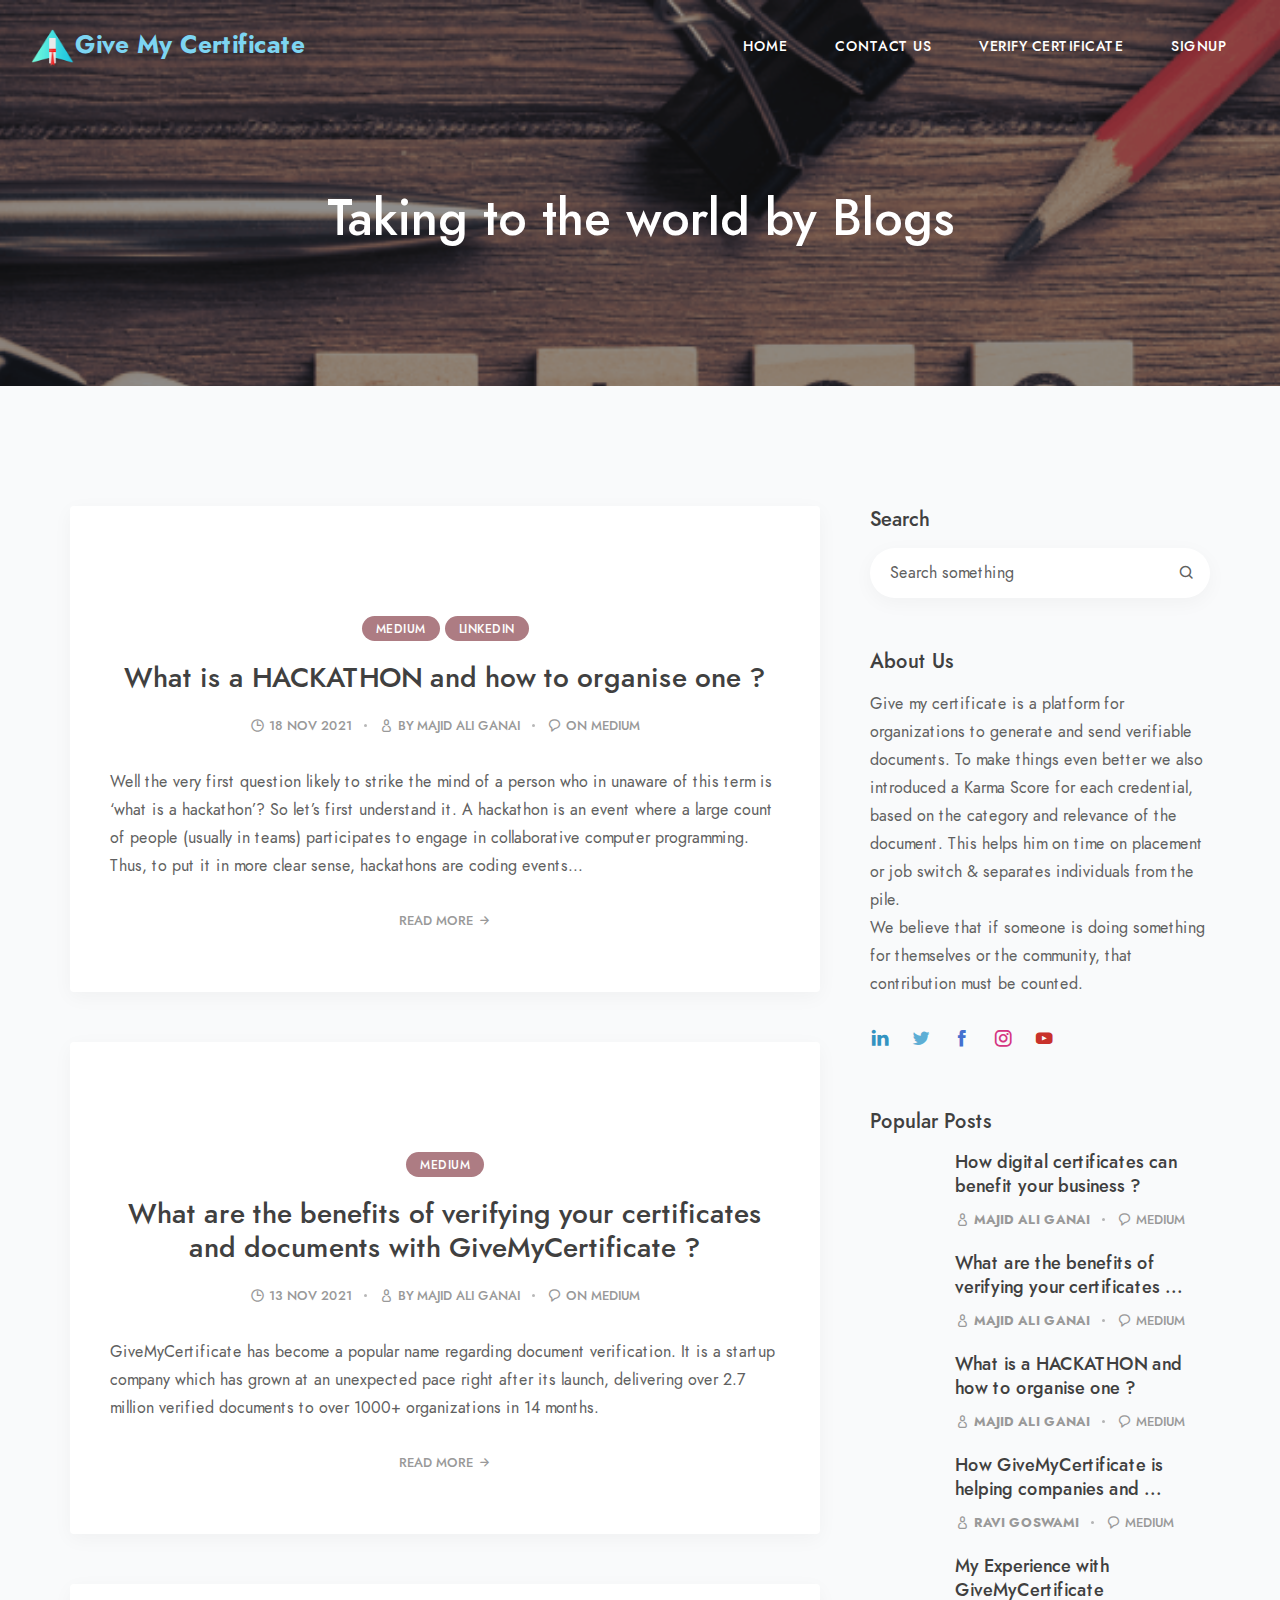
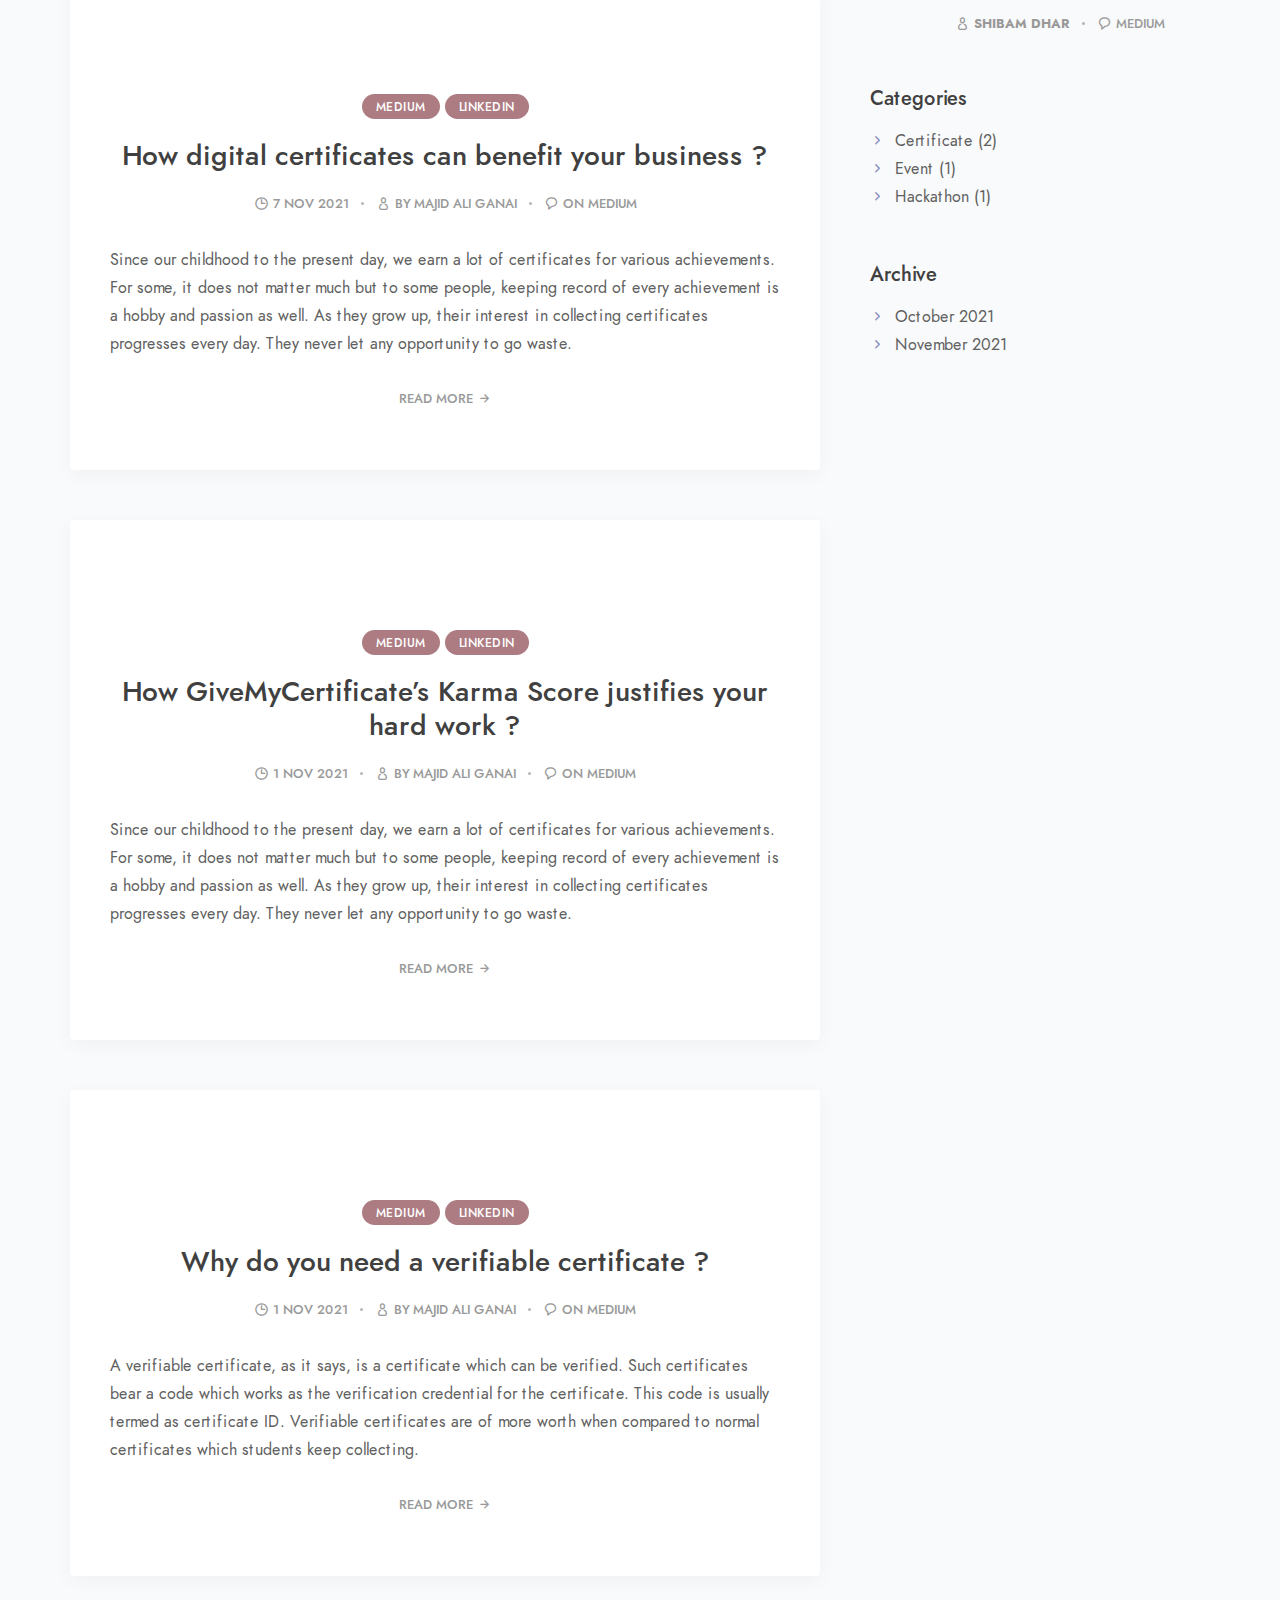
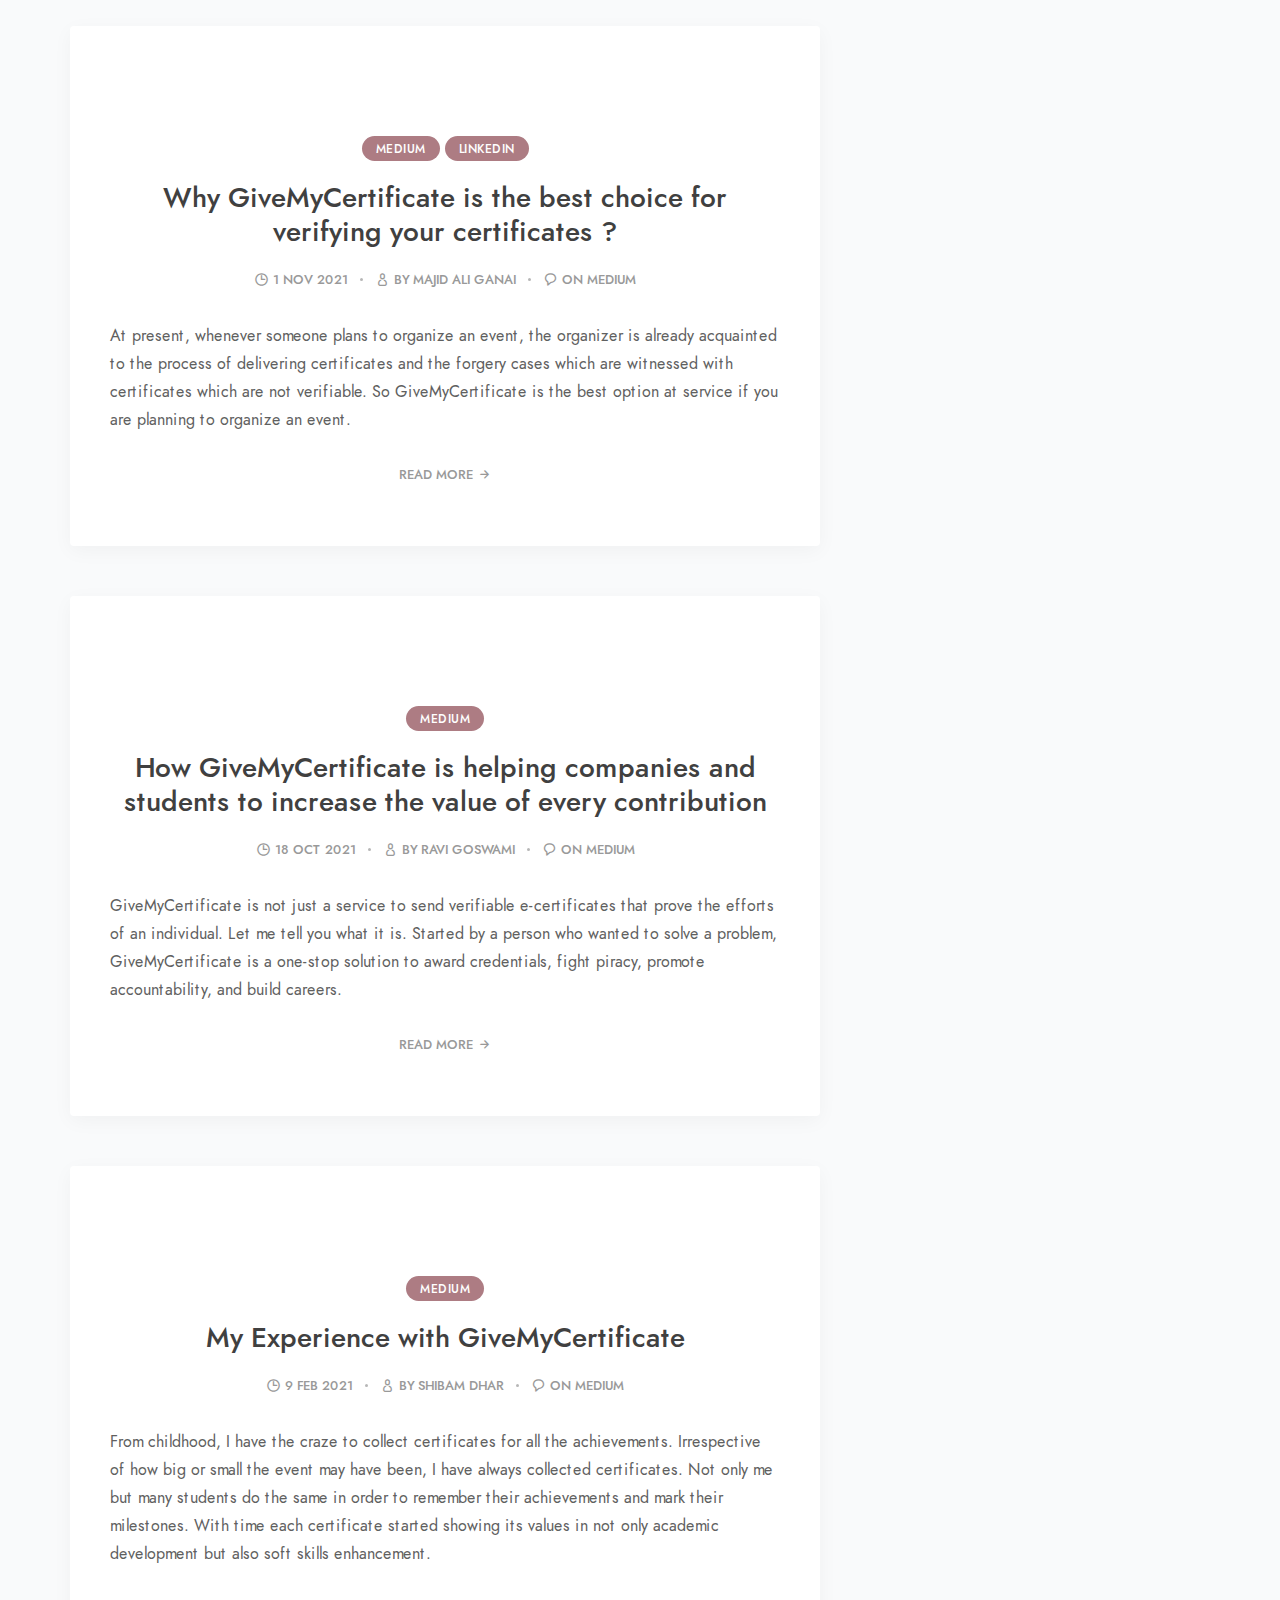
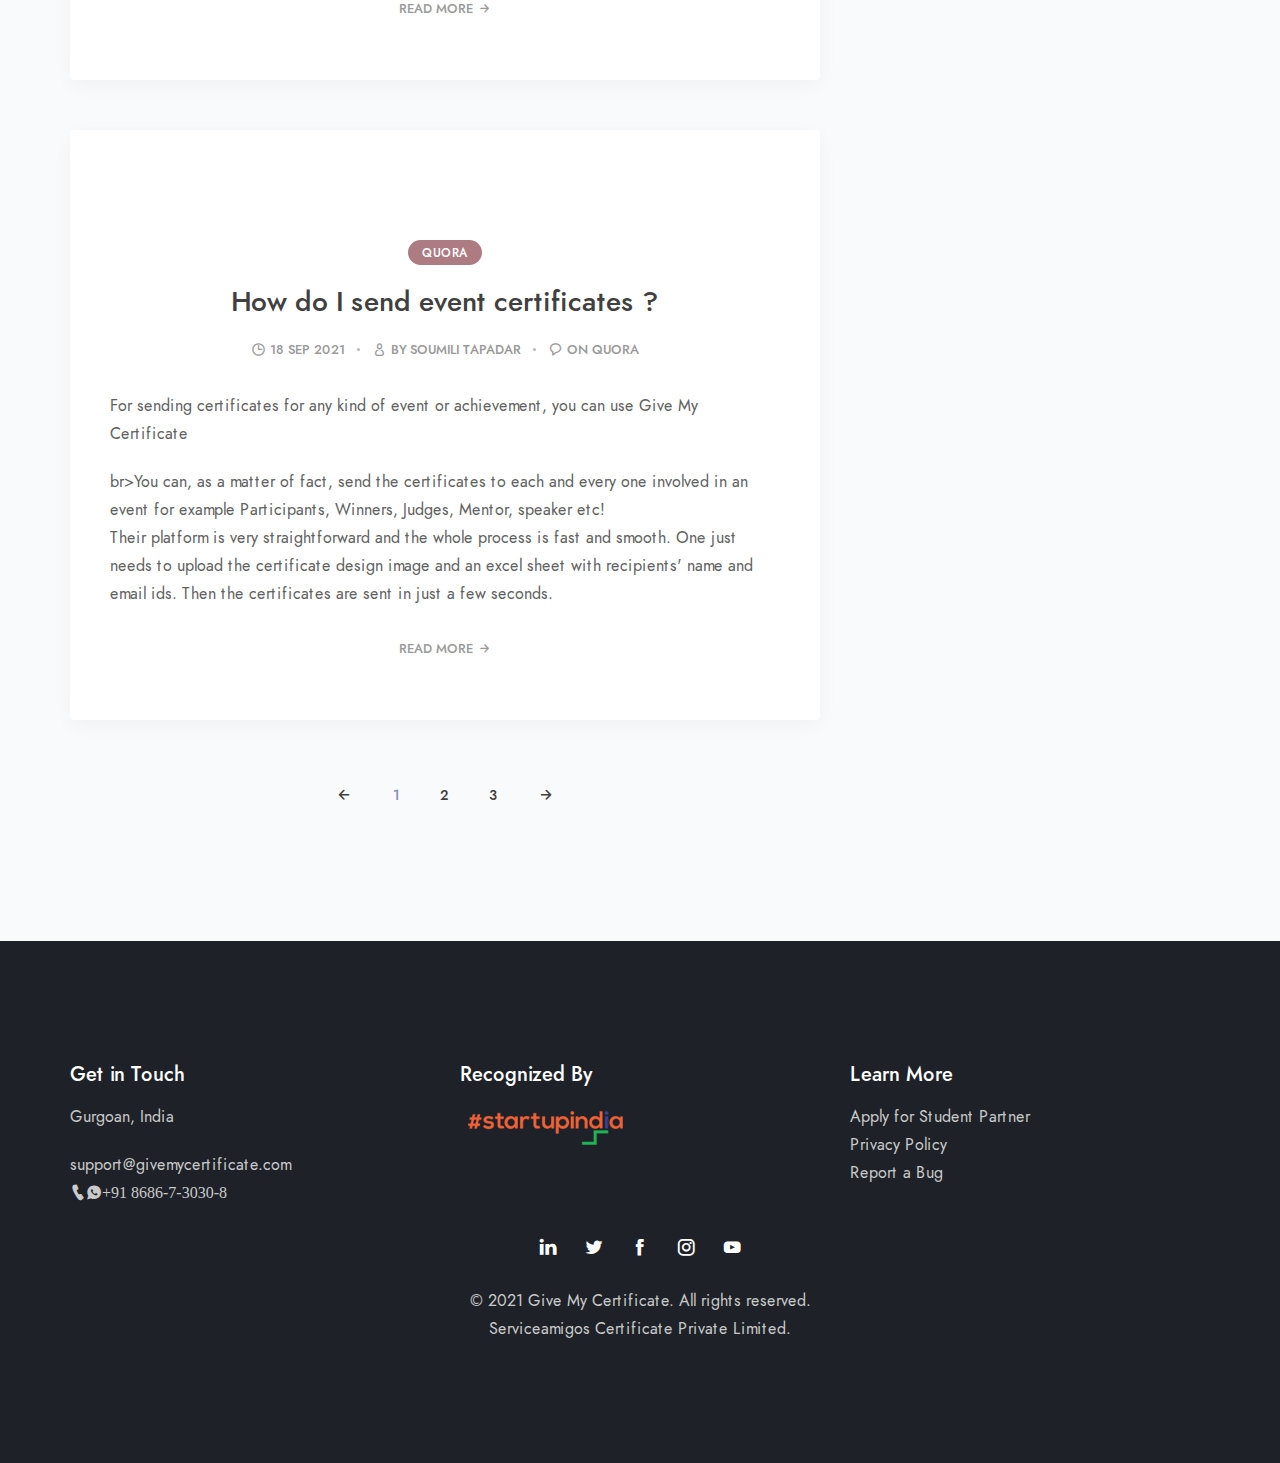
==== index.html @ 5707e874 "update blog 8 9" ====
<!DOCTYPE html>
<html lang="en">
<head>
  <meta charset="utf-8">
  <meta name="viewport" content="width=device-width, initial-scale=1.0">
  <link rel="shortcut icon" href="style/images/favicon.ico">
  <title>Blog GiveMyCertificate</title>
  <link rel="stylesheet" type="text/css" href="style/css/bootstrap.min.css">
  <link rel="stylesheet" type="text/css" href="style/css/plugins.css">
  <link rel="stylesheet" type="text/css" href="style/revolution/css/settings.css">
  <link rel="stylesheet" type="text/css" href="style/revolution/css/layers.css">
  <link rel="stylesheet" type="text/css" href="style/revolution/css/navigation.css">
  <link rel="stylesheet" type="text/css" href="style/type/type.css">
  <link rel="stylesheet" type="text/css" href="style.css">
  <link rel="stylesheet" type="text/css" href="style/css/color/purple.css">
</head>
<body>
  <div class="content-wrapper">
    <nav class="navbar absolute transparent inverse-text navbar-hover-opacity nav-uppercase navbar-expand-lg">
      <div class="container-fluid flex-row justify-content-between">
        <div class="navbar-brand">
          <a href="index.php" style="color:#7dd5f2;">
            <img src="#" srcset="style/images/GMC.png" style="width:40px;height:30;" class="logo-dark" alt="" />
            <img src="#" srcset="style/images/GMC.png" style="width:45px;height:37px;" class="logo-light" alt="" /><b class="brand-title">Give My Certificate</b></a></div>
        <div class="navbar-other ml-auto order-lg-3">
          <ul class="navbar-nav flex-row align-items-center" data-sm-skip="true">
            <li class="nav-item">
              <div class="navbar-hamburger d-lg-none d-xl-none ml-auto"><button class="hamburger animate plain" data-toggle="offcanvas-nav"><span></span></button></div>
            </li>
          </ul>
          <!-- /.navbar-nav -->
        </div>
        <!-- /.navbar-other -->
        <div class="navbar-collapse offcanvas-nav">
          <div class="offcanvas-header d-lg-none d-xl-none">
            <a href="index.html"><img src="#" srcset="style/images/logo-light.png 1x, style/images/logo-light@2x.png 2x" alt="" /></a>
            <button class="plain offcanvas-close offcanvas-nav-close"><i class="jam jam-close"></i></button>
          </div>
          <ul class="navbar-nav ml-auto">
            <li class="nav-item"><a class="nav-link scroll" href="https://givemycertificate.com">Home</a></li>    
            <li class="nav-item "><a class="nav-link scroll" href="https://givemycertificate.com/contact">Contact Us</a></li> 
            <li class="nav-item "><a class="nav-link scroll" href="https://givemycertificate.com/search">Verify Certificate</a></li>  
            <li class="nav-item "><a href="https://app.givemycertificate.com" class="nav-link">Signup</a></li>
          </ul>
        </div>
        <!-- /.navbar-collapse -->
      </div>
      <!-- /.container -->
    </nav>
    <!-- /.navbar -->
    <div class="wrapper image-wrapper bg-image page-title-wrapper inverse-text" data-image-src="style/images/art/bg31.png">
      <div class="container inner text-center">
        <div class="space90"></div>
        <h1 class="page-title">Taking to the world by Blogs</h1>
        <!-- <p class="lead">Aenean lacinia bibendum nulla sed consectetur</p> -->
      </div>
      <!-- /.container -->
    </div>
    <!-- /.wrapper -->
    <div class="wrapper light-wrapper">
      <div class="container inner">
        <div class="row">
          <div class="col-lg-8">
            <div class="blog classic-view boxed">


              <!-- post 9 -->
              <div class="post">
                <div class="box bg-white shadow">
                <figure class="overlay overlay1 rounded"><a href="https://medium.com/@www.majidali2001/what-is-a-hackathon-and-how-to-organise-one-b6f1b275bc14" target="_blank"><img src="https://miro.medium.com/max/700/1*TV6L7t2Qd7yVwRT8-JJVeQ.png" alt="" /></a>
                  <figcaption>
                    <h5 class="from-top mb-0">Read More</h5>
                  </figcaption>
                </figure>
                <div class="space40"></div>
                <div class="post-content">
                  <div class="category text-center"><a href="https://medium.com/@www.majidali2001/what-is-a-hackathon-and-how-to-organise-one-b6f1b275bc14" class="badge badge-pill bg-hibiscus">Medium</a> <a href="https://www.linkedin.com/posts/majid-ali-ganai-882089194_team-work-hackathon-activity-6867031053429727232-h1AD/" class="badge badge-pill bg-hibiscus">LinkedIn</a></div>
                  <h2 class="post-title text-center"><a href="https://medium.com/@www.majidali2001/what-is-a-hackathon-and-how-to-organise-one-b6f1b275bc14" target="_blank">What is a HACKATHON and how to organise one ?</a></h2>
                  <div class="meta text-center"><span class="date"><i class="jam jam-clock"></i>18 Nov 2021</span><span class="author"><i class="jam jam-user"></i><a href="https://www.linkedin.com/in/majid-ali-ganai-882089194/" target="_blank">By Majid Ali Ganai</a></span><span class="comments"><i class="jam jam-message-alt"></i><a href="#">on Medium</a></span></div>
                  <p>Well the very first question likely to strike the mind of a person who in unaware of this term is ‘what is a hackathon’? So let’s first understand it. A hackathon is an event where a large count of people (usually in teams) participates to engage in collaborative computer programming. Thus, to put it in more clear sense, hackathons are coding events...</p>
                  <div class="text-center"><a href="https://medium.com/@www.majidali2001/what-is-a-hackathon-and-how-to-organise-one-b6f1b275bc14" target="_blank" class="more">Read more</a></div>
                </div>
                </div>
                <!-- /.post-content -->
              </div>
              <!-- /.post --> 


              <!-- post 8 -->
              <div class="post">
                <div class="box bg-white shadow">
                <figure class="overlay overlay1 rounded"><a href="https://medium.com/@www.majidali2001/what-are-the-benefits-of-verifying-your-certificates-and-documents-with-givemycertificate-8bc1422f1313" target="_blank"><img src="https://miro.medium.com/max/1400/1*AL84A4LvvdZoHXpqOQur8Q.png" alt="" /></a>
                  <figcaption>
                    <h5 class="from-top mb-0">Read More</h5>
                  </figcaption>
                </figure>
                <div class="space40"></div>
                <div class="post-content">
                  <div class="category text-center"><a href="https://medium.com/@www.majidali2001/what-are-the-benefits-of-verifying-your-certificates-and-documents-with-givemycertificate-8bc1422f1313" class="badge badge-pill bg-hibiscus">Medium</a></div>
                  <h2 class="post-title text-center"><a href="https://medium.com/@www.majidali2001/what-are-the-benefits-of-verifying-your-certificates-and-documents-with-givemycertificate-8bc1422f1313">What are the benefits of verifying your certificates and documents with GiveMyCertificate ?</a></h2>
                  <div class="meta text-center"><span class="date"><i class="jam jam-clock"></i>13 Nov 2021</span><span class="author"><i class="jam jam-user"></i><a href="" target="_blank">By Majid Ali Ganai</a></span><span class="comments"><i class="jam jam-message-alt"></i><a href="#">on Medium</a></span></div>
                  <p>GiveMyCertificate has become a popular name regarding document verification. It is a startup company which has grown at an unexpected pace right after its launch, delivering over 2.7 million verified documents to over 1000+ organizations in 14 months.</p>
                  <div class="text-center"><a href="https://medium.com/@www.majidali2001/what-are-the-benefits-of-verifying-your-certificates-and-documents-with-givemycertificate-8bc1422f1313" target="_blank" class="more">Read more</a></div>
                </div>
                </div>
                <!-- /.post-content -->
              </div>
              <!-- /.post --> 

              <!-- post 7 -->
              <div class="post">
                <div class="box bg-white shadow">
                <figure class="overlay overlay1 rounded"><a href="https://medium.com/@www.majidali2001/how-digital-certificates-can-benefit-your-business-c65c138cc17d" target="_blank"><img src="https://miro.medium.com/max/1400/1*XVOdquXqY6RhiNPs89zoFA.jpeg" alt="" /></a>
                  <figcaption>
                    <h5 class="from-top mb-0">Read More</h5>
                  </figcaption>
                </figure>
                <div class="space40"></div>
                <div class="post-content">
                  <div class="category text-center"><a href="https://medium.com/@www.majidali2001/how-digital-certificates-can-benefit-your-business-c65c138cc17d" class="badge badge-pill bg-hibiscus">Medium</a> <a href="https://www.linkedin.com/posts/majid-ali-ganai-882089194_business-digital-socialmedia-activity-6863031531275919360-JVEE/" class="badge badge-pill bg-hibiscus">LinkedIn</a></div>
                  <h2 class="post-title text-center"><a href="#">How digital certificates can benefit your business ?</a></h2>
                  <div class="meta text-center"><span class="date"><i class="jam jam-clock"></i>7 Nov 2021</span><span class="author"><i class="jam jam-user"></i><a href="https://www.linkedin.com/in/majid-ali-ganai-882089194/" target="_blank">By Majid Ali Ganai</a></span><span class="comments"><i class="jam jam-message-alt"></i><a href="#">on Medium</a></span></div>
                  <p>Since our childhood to the present day, we earn a lot of certificates for various achievements. For some, it does not matter much but to some people, keeping record of every achievement is a hobby and passion as well. As they grow up, their interest in collecting certificates progresses every day. They never let any opportunity to go waste.</p>
                  <div class="text-center"><a href="https://medium.com/@www.majidali2001/how-digital-certificates-can-benefit-your-business-c65c138cc17d" target="_blank" class="more">Read more</a></div>
                </div>
                </div>
                <!-- /.post-content -->
              </div>
              <!-- /.post --> 

              <!-- post 6 -->
              <div class="post">
                <div class="box bg-white shadow">
                <figure class="overlay overlay1 rounded"><a href="https://medium.com/@www.majidali2001/how-givemycertificates-karma-score-justifies-your-hard-work-26a549472da3" target="_blank"><img src="https://miro.medium.com/max/1400/1*vgJGcGWerQAiPcZcfdnhtg.jpeg" alt="" /></a>
                  <figcaption>
                    <h5 class="from-top mb-0">Read More</h5>
                  </figcaption>
                </figure>
                <div class="space40"></div>
                <div class="post-content">
                  <div class="category text-center"><a href="https://medium.com/@www.majidali2001/how-givemycertificates-karma-score-justifies-your-hard-work-26a549472da3" class="badge badge-pill bg-hibiscus">Medium</a> <a href="https://www.linkedin.com/posts/majid-ali-ganai-882089194_digital-certificate-verification-activity-6862720889679687680-CDff" class="badge badge-pill bg-hibiscus">LinkedIn</a></div>
                  <h2 class="post-title text-center"><a href="#">How GiveMyCertificate’s Karma Score justifies your hard work ?</a></h2>
                  <div class="meta text-center"><span class="date"><i class="jam jam-clock"></i>1 Nov 2021</span><span class="author"><i class="jam jam-user"></i><a href="https://www.linkedin.com/in/majid-ali-ganai-882089194/" target="_blank">By Majid Ali Ganai</a></span><span class="comments"><i class="jam jam-message-alt"></i><a href="#">on Medium</a></span></div>
                  <p>Since our childhood to the present day, we earn a lot of certificates for various achievements. For some, it does not matter much but to some people, keeping record of every achievement is a hobby and passion as well. As they grow up, their interest in collecting certificates progresses every day. They never let any opportunity to go waste.</p>
                  <div class="text-center"><a href="https://medium.com/@www.majidali2001/how-givemycertificates-karma-score-justifies-your-hard-work-26a549472da3 " target="_blank" class="more">Read more</a></div>
                </div>
                </div>
                <!-- /.post-content -->
              </div>
              <!-- /.post --> 

              <!-- post 5 -->
              <div class="post">
                <div class="box bg-white shadow">
                <figure class="overlay overlay1 rounded"><a href="https://medium.com/@www.majidali2001/why-do-you-need-a-verifiable-certificate-9b14d6364e3" target="_blank"><img src="https://miro.medium.com/max/1400/1*ldh-1u0VT_gjHFZGcERVOg.png" alt="" /></a>
                  <figcaption>
                    <h5 class="from-top mb-0">Read More</h5>
                  </figcaption>
                </figure>
                <div class="space40"></div>
                <div class="post-content">
                  <div class="category text-center"><a href="https://medium.com/@www.majidali2001/why-do-you-need-a-verifiable-certificate-9b14d6364e3" class="badge badge-pill bg-hibiscus">Medium</a> <a href="https://www.linkedin.com/posts/majid-ali-ganai-882089194_givemycertificate-jobs-event-activity-6860576957634084864-DPv-/" class="badge badge-pill bg-hibiscus">LinkedIn</a></div>
                  <h2 class="post-title text-center"><a href="#">Why do you need a verifiable certificate ?</a></h2>
                  <div class="meta text-center"><span class="date"><i class="jam jam-clock"></i>1 Nov 2021</span><span class="author"><i class="jam jam-user"></i><a href="https://www.linkedin.com/in/majid-ali-ganai-882089194/" target="_blank">By Majid Ali Ganai</a></span><span class="comments"><i class="jam jam-message-alt"></i><a href="#">on Medium</a></span></div>
                  <p>A verifiable certificate, as it says, is a certificate which can be verified. Such certificates bear a code which works as the verification credential for the certificate. This code is usually termed as certificate ID. Verifiable certificates are of more worth when compared to normal certificates which students keep collecting.</p>
                  <div class="text-center"><a href="https://medium.com/@www.majidali2001/why-do-you-need-a-verifiable-certificate-9b14d6364e3" target="_blank" class="more">Read more</a></div>
                </div>
                </div>
                <!-- /.post-content -->
              </div>
              <!-- /.post --> 


              <!-- post 4 -->
              <div class="post">
                <div class="box bg-white shadow">
                <figure class="overlay overlay1 rounded"><a href="https://medium.com/@www.majidali2001/why-givemycertificate-is-the-best-choice-for-verifying-your-certificates-2aa16501340f" target="_blank"><img src="https://miro.medium.com/max/700/1*xeJqqRqJX48PWWwo-jclAg.png" alt="" /></a>
                  <figcaption>
                    <h5 class="from-top mb-0">Read More</h5>
                  </figcaption>
                </figure>
                <div class="space40"></div>
                <div class="post-content">
                  <div class="category text-center"><a href="https://medium.com/@www.majidali2001/why-givemycertificate-is-the-best-choice-for-verifying-your-certificates-2aa16501340f" class="badge badge-pill bg-hibiscus">Medium</a> <a href="https://www.linkedin.com/posts/majid-ali-ganai-882089194_jobs-event-givemycertificate-activity-6860583999895691264-XBPT/" class="badge badge-pill bg-hibiscus">LinkedIn</a></div>
                  <h2 class="post-title text-center"><a href="#">Why GiveMyCertificate is the best choice for verifying your certificates ?</a></h2>
                  <div class="meta text-center"><span class="date"><i class="jam jam-clock"></i>1 Nov 2021</span><span class="author"><i class="jam jam-user"></i><a href="https://www.linkedin.com/in/majid-ali-ganai-882089194/" target="_blank">By Majid Ali Ganai</a></span><span class="comments"><i class="jam jam-message-alt"></i><a href="#">on Medium</a></span></div>
                  <p>At present, whenever someone plans to organize an event, the organizer is already acquainted to the process of delivering certificates and the forgery cases which are witnessed with certificates which are not verifiable. So GiveMyCertificate is the best option at service if you are planning to organize an event.</p>
                  <div class="text-center"><a href="https://medium.com/@www.majidali2001/why-givemycertificate-is-the-best-choice-for-verifying-your-certificates-2aa16501340f" target="_blank" class="more">Read more</a></div>
                </div>
                </div>
                <!-- /.post-content -->
              </div>
              <!-- /.post -->  

              <!-- post 3 -->
              <div class="post">
                <div class="box bg-white shadow">
                <figure class="overlay overlay1 rounded"><a href="https://raviginfo.medium.com/how-givemycertificate-is-helping-companies-and-students-to-increase-the-value-of-every-contribution-cf1dd041fdbf" target="_blank"><img src="https://miro.medium.com/max/1400/1*G95uuiefcKsHg1UqrjMxIw.png" alt="" /></a>
                  <figcaption>
                    <h5 class="from-top mb-0">Read More</h5>
                  </figcaption>
                </figure>
                <div class="space40"></div>
                <div class="post-content">
                  <div class="category text-center"><a href="#" class="badge badge-pill bg-hibiscus">Medium</a></div>
                  <h2 class="post-title text-center"><a href="#">How GiveMyCertificate is helping companies and students to increase the value of every contribution</a></h2>
                  <div class="meta text-center"><span class="date"><i class="jam jam-clock"></i>18 Oct 2021</span><span class="author"><i class="jam jam-user"></i><a href="https://www.linkedin.com/in/raviginfo" target="_blank">By Ravi Goswami</a></span><span class="comments"><i class="jam jam-message-alt"></i><a href="#">on Medium</a></span></div>
                  <p>GiveMyCertificate is not just a service to send verifiable e-certificates that prove the efforts of an individual. Let me tell you what it is. Started by a person who wanted to solve a problem, GiveMyCertificate is a one-stop solution to award credentials, fight piracy, promote accountability, and build careers.</p>
                  <div class="text-center"><a href="https://raviginfo.medium.com/how-givemycertificate-is-helping-companies-and-students-to-increase-the-value-of-every-contribution-cf1dd041fdbf" target="_blank" class="more">Read more</a></div>
                </div>
                </div>
                <!-- /.post-content -->
              </div>
              <!-- /.post -->

              <!-- post 2 -->
              <div class="post">
                <div class="box bg-white shadow">
                <figure class="overlay overlay1 rounded"><a href="https://shibam-dipu.medium.com/my-experience-with-givemycertificate-75850fccedeb" target="_blank"><img src="https://miro.medium.com/max/700/1*KNcR3xtVUWonSza60yjRPA.png" alt="" /></a>
                  <figcaption>
                    <h5 class="from-top mb-0">Read More</h5>
                  </figcaption>
                </figure>
                <div class="space40"></div>
                <div class="post-content">
                  <div class="category text-center"><a href="#" class="badge badge-pill bg-hibiscus">medium</a></div>
                  <h2 class="post-title text-center"><a href="https://shibam-dipu.medium.com/my-experience-with-givemycertificate-75850fccedeb" target="_blank">My Experience with GiveMyCertificate</a></h2>
                  <div class="meta text-center"><span class="date"><i class="jam jam-clock"></i>9 Feb 2021</span><span class="author"><i class="jam jam-user"></i><a href="https://www.linkedin.com/in/shibamdhar/" target="_blank">By Shibam Dhar</a></span><span class="comments"><i class="jam jam-message-alt"></i><a href="#">on  Medium</a></span></div>
                  <p>From childhood, I have the craze to collect certificates for all the achievements. Irrespective of how big or small the event may have been, I have always collected certificates. Not only me but many students do the same in order to remember their achievements and mark their milestones. With time each certificate started showing its values in not only academic development but also soft skills enhancement.</p>
                  <div class="text-center"><a href="https://shibam-dipu.medium.com/my-experience-with-givemycertificate-75850fccedeb" target="_blank" class="more">Read more</a></div>
                </div>
                </div>
                <!-- /.post-content -->
              </div>
              <!-- /.post -->
              
              
             

              <!-- post 1 -->
              <div class="post">
                <div class="box bg-white shadow">
                <figure class="overlay overlay1 rounded"><a href="https://www.quora.com/How-do-I-send-event-certificates/answer/Soumili-Tapadar?ch=15&oid=308706749&share=777fd213&srid=3ejgK&target_type=answer" target="_blank"><img src="#" alt="" /></a>
                  <figcaption>
                    <h5 class="from-top mb-0">Read More</h5>
                  </figcaption>
                </figure>
                <div class="space40"></div>
                <div class="post-content">
                  <div class="category text-center"><a href="https://www.quora.com/How-do-I-send-event-certificates/answer/Soumili-Tapadar?ch=15&oid=308706749&share=777fd213&srid=3ejgK&target_type=answer" class="badge badge-pill bg-hibiscus">Quora</a></div>
                  <h2 class="post-title text-center"><a href="#">How do I send event certificates ?</a></h2>
                  <div class="meta text-center"><span class="date"><i class="jam jam-clock"></i>18 Sep 2021</span><span class="author"><i class="jam jam-user"></i><a href="#" target="_blank">By Soumili Tapadar</a></span><span class="comments"><i class="jam jam-message-alt"></i><a href="#">on Quora</a></span></div>
                  <p>For sending certificates for any kind of event or achievement, you can use Give My Certificate</p>br>You can, as a matter of fact, send the certificates to each and every one involved in an event for example Participants, Winners, Judges, Mentor, speaker etc!</br>Their platform is very straightforward and the whole process is fast and smooth. One just needs to upload the certificate design image and an excel sheet with recipients' name and email ids. Then the certificates are sent in just a few seconds.</p>
                  <div class="text-center"><a href="https://www.quora.com/How-do-I-send-event-certificates/answer/Soumili-Tapadar?ch=15&oid=308706749&share=777fd213&srid=3ejgK&target_type=answer" target="_blank" class="more">Read more</a></div>
                </div>
                </div>
                <!-- /.post-content -->
              </div>
              <!-- /.post --> 

              <!-- <div class="post">
                <div class="box bg-white shadow">
                <figure class="overlay overlay1 rounded"><a href="blog-post.html"><img src="style/images/art/b13.jpg" alt="" /></a>
                  <figcaption>
                    <h5 class="from-top mb-0">Read More</h5>
                  </figcaption>
                </figure>
                <div class="space40"></div>
                <div class="post-content">
                  <div class="category text-center"><a href="#" class="badge badge-pill bg-hibiscus">Concept</a></div>
                  <h2 class="post-title text-center"><a href="blog-post.html">Ullamcorper Ridiculus Tristique Adipiscing</a></h2>
                  <div class="meta text-center"><span class="date"><i class="jam jam-clock"></i>5 Jul 2018</span><span class="author"><i class="jam jam-user"></i><a href="#">By Snowflake</a></span><span class="comments"><i class="jam jam-message-alt"></i><a href="#">3 Comments</a></span></div>
                  <p>Duis mollis, est non commodo luctus, nisi erat porttitor ligula, eget lacinia odio sem nec elit. Nullam quis risus eget urna mollis ornare vel. Nulla vitae elit libero, a pharetra augue. Praesent commodo cursus magna, vel scelerisque nisl consectetur et. Sed posuere consectetur est at lobortis. Cras mattis consectetur purus sit amet fermentum. Fusce dapibus, tellus ac cursus commodo, tortor mauris condimentum nibh.</p>
                  <div class="text-center"><a href="blog-post.html" class="more">Read more</a></div>
                </div>
                </div>
                
              </div> -->
              <!-- /.post -->

            </div>
            <!-- /.blog -->
            <div class="space30 d-block d-md-none"></div>
            <div class="pagination text-center">
              <ul>
                <li><a href="#" class="pl-0"><i class="jam jam-arrow-left"></i></a></li>
                <li class="active"><a href="#"><span>1</span></a></li>
                <li><a href="#"><span>2</span></a></li>
                <li><a href="#"><span>3</span></a></li>
                <li><a href="#" class="pr-0"><i class="jam jam-arrow-right"></i></a></li>
              </ul>
            </div>
            <!-- /.pagination -->
          </div>
          <!-- /column -->
          <div class="space30 d-none d-md-block d-lg-none"></div>
          <aside class="col-lg-4 sidebar">
            <div class="sidebox widget">
              <h3 class="widget-title">Search</h3>
              <form class="search-form fields-white">
                <div class="form-group">
                  <input type="text" class="form-control" placeholder="Search something">
                </div>
                <!-- /.form-group -->
              </form>
              <!-- /.search-form -->
            </div>
            <!-- /.widget -->
            <div class="sidebox widget">
              <h3 class="widget-title">About Us</h3>
              <p>Give my certificate is a platform for organizations to generate and send verifiable documents. To make things even better we also introduced a Karma Score for each credential, based on the category and relevance of the document. This helps him on time on placement or job switch & separates individuals from the pile.</br>We believe that if someone is doing something for themselves or the community, that contribution must be counted.</p>
              <ul class="social social-color social-s">
                <li><a href="https://www.linkedin.com/company/givemycertificate" target="_blank"><i class="jam jam-linkedin"></i></a></li>
                <li><a href="https://twitter.com/givemycert" target="_blank"><i class="jam jam-twitter"></i></a></li>
                <li><a href="https://www.facebook.com/givemycertificate" target="_blank"><i class="jam jam-facebook"></i></a></li>
                <li><a href="https://instagram.com/GiveMyCertificate" target="_blank"><i class="jam jam-instagram"></i></a></li>
                <li><a href="https://www.youtube.com/c/givemycertificate" target="_blank"><i class="jam jam-youtube"></i></a></li>
              </ul>
              <div class="clearfix"></div>
            </div>
            <!-- /.widget -->
            <div class="sidebox widget">
              <h3 class="widget-title">Popular Posts</h3>
              <ul class="image-list">

                <li>
                  <figure class="rounded"><a href="https://medium.com/@www.majidali2001/how-digital-certificates-can-benefit-your-business-c65c138cc17d" target="_blank"><img src="https://miro.medium.com/max/1400/1*G95uuiefcKsHg1UqrjMxIw.png" alt="" /></a></figure>
                  <div class="post-content">
                    <h6 class="post-title"> <a href="https://medium.com/@www.majidali2001/how-digital-certificates-can-benefit-your-business-c65c138cc17d" target="_blank">How digital certificates can benefit your business ?</a> </h6>
                    <div class="meta"><span class="date"><i class="jam jam-user"></i><b>MAJID ALI GANAI</b></span><span class="comments"><i class="jam jam-message-alt"></i><a href="#">Medium</a></span></div>
                  </div>
                </li>

                <li>
                  <figure class="rounded"><a href="https://link.medium.com/FMsM748d8kb" target="_blank"><img src="https://miro.medium.com/max/1400/1*AL84A4LvvdZoHXpqOQur8Q.png" alt="" /></a></figure>
                  <div class="post-content">
                    <h6 class="post-title"> <a href="https://link.medium.com/FMsM748d8kb" target="_blank">What are the benefits of verifying your certificates ...</a> </h6>
                    <div class="meta"><span class="date"><i class="jam jam-user"></i><b>MAJID ALI GANAI</b></span><span class="comments"><i class="jam jam-message-alt"></i><a href="#">Medium</a></span></div>
                  </div>
                </li>

                <li>
                  <figure class="rounded"><a href="https://medium.com/@www.majidali2001/what-is-a-hackathon-and-how-to-organise-one-b6f1b275bc14" target="_blank"><img src="https://miro.medium.com/max/700/1*TV6L7t2Qd7yVwRT8-JJVeQ.png" alt="" /></a></figure>
                  <div class="post-content">
                    <h6 class="post-title"> <a href="https://medium.com/@www.majidali2001/what-is-a-hackathon-and-how-to-organise-one-b6f1b275bc14" target="_blank">What is a HACKATHON and how to organise one ?</a> </h6>
                    <div class="meta"><span class="date"><i class="jam jam-user"></i><b>MAJID ALI GANAI</b></span><span class="comments"><i class="jam jam-message-alt"></i><a href="#">Medium</a></span></div>
                  </div>
                </li>

                <li>
                  <figure class="rounded"><a href="https://raviginfo.medium.com/how-givemycertificate-is-helping-companies-and-students-to-increase-the-value-of-every-contribution-cf1dd041fdbf" target="_blank"><img src="https://miro.medium.com/max/1400/1*G95uuiefcKsHg1UqrjMxIw.png" alt="" /></a></figure>
                  <div class="post-content">
                    <h6 class="post-title"> <a href="https://raviginfo.medium.com/how-givemycertificate-is-helping-companies-and-students-to-increase-the-value-of-every-contribution-cf1dd041fdbf" target="_blank">How GiveMyCertificate is helping companies and ...</a> </h6>
                    <div class="meta"><span class="date"><i class="jam jam-user"></i><b>Ravi Goswami</b></span><span class="comments"><i class="jam jam-message-alt"></i><a href="#">Medium</a></span></div>
                  </div>
                </li>
                <li>
                  <figure class="rounded"> <a href="https://shibam-dipu.medium.com/my-experience-with-givemycertificate-75850fccedeb" target="_blank"><img src="https://miro.medium.com/max/700/1*KNcR3xtVUWonSza60yjRPA.png" alt="" /></a></figure>
                  <div class="post-content">
                    <h6 class="post-title"> <a href="https://shibam-dipu.medium.com/my-experience-with-givemycertificate-75850fccedeb" target="_blank">My Experience with GiveMyCertificate</a> </h6>
                    <div class="meta"><span class="date"><i class="jam jam-user"></i><b>SHIBAM DHAR</b></span><span class="comments"><i class="jam jam-message-alt"></i><a href="#">Medium</a></span></div>
                  </div>
                </li>
              </ul>
              <!-- /.image-list -->
            </div>
            <!-- /.widget -->
            <div class="sidebox widget">
              <h3 class="widget-title">Categories</h3>
              <ul class="icon-list">
                <li class="bullet-default"><i class="jam jam-chevron-right"></i><a href="#">Certificate (2)</a></li>
                <li class="bullet-default"><i class="jam jam-chevron-right"></i><a href="#">Event (1)</a></li>
                <li class="bullet-default"><i class="jam jam-chevron-right"></i><a href="#">Hackathon (1)</a></li>
              </ul>
            </div>
            <!-- /.widget -->
            <!-- <div class="sidebox widget">
              <h3 class="widget-title">Tags</h3>
              <ul class="list-unstyled tag-list">
                <li><a href="#" class="btn btn-s">Event</a></li>
                <li><a href="#" class="btn btn-s">Hackathon</a></li>
              </ul>
            </div> -->
            <!-- /.widget -->
            <div class="sidebox widget">
              <h3 class="widget-title">Archive</h3>
              <ul class="icon-list">
                <li class="bullet-default"><i class="jam jam-chevron-right"></i><a href="#">October 2021</a></li>
                <li class="bullet-default"><i class="jam jam-chevron-right"></i><a href="#">November 2021</a></li>
              </ul>
            </div>
            <!-- /.widget -->
          </aside>
          <!-- /column .sidebar -->
        </div>
        <!--/.row -->
      </div>
      <!-- /.container -->
    </div>
    <!-- /.wrapper -->
    <!-- Footer -->
    <footer class="dark-wrapper inverse-text">
      <div class="container inner">
        <div class="row">
          <div class="col-md-3 col-lg-4">
            <div class="widget">
              <h3 class="widget-title">Get in Touch</h3>
              <address>Gurgoan, India<br class="d-none d-lg-block" /> </address>
              <a href="mailto:first.last@email.com">support@givemycertificate.com</a><br/>
              <i class="icofont-ui-call"><i class="icofont-whatsapp">+91 8686-7-3030-8 </i></i></div>
            <!-- /.widget -->
          </div>
          <!-- /column -->
          <div class="col-md-3 col-lg-4">
            <div class="widget">
              <h3 class="widget-title">Recognized By</h3>
              <a href="https://www.startupindia.gov.in/content/sih/en/profile.Startup.5da5efcde4b0fdee1a8d5365.html" target="_blank" class="nocolor"><img src="style/images/startupind.png"></a>
            </div>
            <!-- /.widget -->
          </div>
          <!-- /column -->
          <div class="col-md-3 col-lg-4">
            <div class="widget">
              <h3 class="widget-title">Learn More</h3>
              <ul class="list-unstyled">
                <li><a href="student.php" class="nocolor">Apply for Student Partner</a></li>
                <li><a href="policy.php" class="nocolor">Privacy Policy</a></li>
                <li><a href="https://forms.gle/C8ZVGXFHL5zes4GYA" target="_blank" class="nocolor">Report a Bug</a></li>
              </ul>
            </div>
            <!-- /.widget -->
          </div>
          <!-- /column -->
          <!-- /column -->
        </div>
        <!--/.row -->
          <div class="space20"></div>
          <ul class="social social-mute social-s ml-auto inverse-text text-center">
            <li><a href="https://www.linkedin.com/company/givemycertificate" target="_blank"><i class="jam jam-linkedin"></i></a></li>
            <li><a href="https://twitter.com/givemycert" target="_blank"><i class="jam jam-twitter"></i></a></li>
            <li><a href="https://www.facebook.com/givemycertificate/" target="_blank"><i class="jam jam-facebook"></i></a></li>
            <li><a href="https://www.instagram.com/givemycertificate" target="_blank"><i class="jam jam-instagram"></i></a></li>
            <li><a href="https://www.youtube.com/c/givemycertificate" target="_blank"><i class="jam jam-youtube"></i></a></li>
          </ul>
        <div class="space20"></div>
        <div class="inverse-text text-center">
          <p>© 2021 Give My Certificate. All rights reserved.<br class="d-none d-lg-block" />
          Serviceamigos Certificate Private Limited.</p>
          </div>
      </div>
      <!-- /.container -->
    </footer>
    <!-- Footer end -->
  </div>
  <!-- /.content-wrapper -->
  <script src="style/js/jquery.min.js"></script>
  <script src="style/js/popper.min.js"></script>
  <script src="style/js/bootstrap.min.js"></script>
  <script src="style/revolution/js/jquery.themepunch.tools.min.js"></script>
  <script src="style/revolution/js/jquery.themepunch.revolution.min.js"></script>
  <script src="style/revolution/js/extensions/revolution.extension.actions.min.js"></script>
  <script src="style/revolution/js/extensions/revolution.extension.carousel.min.js"></script>
  <script src="style/revolution/js/extensions/revolution.extension.kenburn.min.js"></script>
  <script src="style/revolution/js/extensions/revolution.extension.layeranimation.min.js"></script>
  <script src="style/revolution/js/extensions/revolution.extension.migration.min.js"></script>
  <script src="style/revolution/js/extensions/revolution.extension.navigation.min.js"></script>
  <script src="style/revolution/js/extensions/revolution.extension.parallax.min.js"></script>
  <script src="style/revolution/js/extensions/revolution.extension.slideanims.min.js"></script>
  <script src="style/revolution/js/extensions/revolution.extension.video.min.js"></script>
  <script src="style/js/plugins.js"></script>
  <script src="style/js/scripts.js"></script>
</body>
</html>
---- style/revolution/css/settings.css ----
/*-----------------------------------------------------------------------------

-	Revolution Slider 5.0 Default Style Settings -

Screen Stylesheet

version:   	5.4.5
date:      	15/05/17
author:		themepunch
email:     	info@themepunch.com
website:   	http://www.themepunch.com
-----------------------------------------------------------------------------*/
#debungcontrolls,.debugtimeline{width:100%;box-sizing:border-box}.rev_column,.rev_column .tp-parallax-wrap,.tp-svg-layer svg{vertical-align:top}#debungcontrolls{z-index:100000;position:fixed;bottom:0;height:auto;background:rgba(0,0,0,.6);padding:10px}.debugtimeline{height:10px;position:relative;margin-bottom:3px;display:none;white-space:nowrap}.debugtimeline:hover{height:15px}.the_timeline_tester{background:#e74c3c;position:absolute;top:0;left:0;height:100%;width:0}.rs-go-fullscreen{position:fixed!important;width:100%!important;height:100%!important;top:0!important;left:0!important;z-index:9999999!important;background:#fff!important}.debugtimeline.tl_slide .the_timeline_tester{background:#f39c12}.debugtimeline.tl_frame .the_timeline_tester{background:#3498db}.debugtimline_txt{color:#fff;font-weight:400;font-size:7px;position:absolute;left:10px;top:0;white-space:nowrap;line-height:10px}.rtl{direction:rtl}@font-face{font-family:revicons;src:url(../fonts/revicons/revicons.eot?5510888);src:url(../fonts/revicons/revicons.eot?5510888#iefix) format('embedded-opentype'),url(../fonts/revicons/revicons.woff?5510888) format('woff'),url(../fonts/revicons/revicons.ttf?5510888) format('truetype'),url(../fonts/revicons/revicons.svg?5510888#revicons) format('svg');font-weight:400;font-style:normal}[class*=" revicon-"]:before,[class^=revicon-]:before{font-family:revicons;font-style:normal;font-weight:400;speak:none;display:inline-block;text-decoration:inherit;width:1em;margin-right:.2em;text-align:center;font-variant:normal;text-transform:none;line-height:1em;margin-left:.2em}.revicon-search-1:before{content:'\e802'}.revicon-pencil-1:before{content:'\e831'}.revicon-picture-1:before{content:'\e803'}.revicon-cancel:before{content:'\e80a'}.revicon-info-circled:before{content:'\e80f'}.revicon-trash:before{content:'\e801'}.revicon-left-dir:before{content:'\e817'}.revicon-right-dir:before{content:'\e818'}.revicon-down-open:before{content:'\e83b'}.revicon-left-open:before{content:'\e819'}.revicon-right-open:before{content:'\e81a'}.revicon-angle-left:before{content:'\e820'}.revicon-angle-right:before{content:'\e81d'}.revicon-left-big:before{content:'\e81f'}.revicon-right-big:before{content:'\e81e'}.revicon-magic:before{content:'\e807'}.revicon-picture:before{content:'\e800'}.revicon-export:before{content:'\e80b'}.revicon-cog:before{content:'\e832'}.revicon-login:before{content:'\e833'}.revicon-logout:before{content:'\e834'}.revicon-video:before{content:'\e805'}.revicon-arrow-combo:before{content:'\e827'}.revicon-left-open-1:before{content:'\e82a'}.revicon-right-open-1:before{content:'\e82b'}.revicon-left-open-mini:before{content:'\e822'}.revicon-right-open-mini:before{content:'\e823'}.revicon-left-open-big:before{content:'\e824'}.revicon-right-open-big:before{content:'\e825'}.revicon-left:before{content:'\e836'}.revicon-right:before{content:'\e826'}.revicon-ccw:before{content:'\e808'}.revicon-arrows-ccw:before{content:'\e806'}.revicon-palette:before{content:'\e829'}.revicon-list-add:before{content:'\e80c'}.revicon-doc:before{content:'\e809'}.revicon-left-open-outline:before{content:'\e82e'}.revicon-left-open-2:before{content:'\e82c'}.revicon-right-open-outline:before{content:'\e82f'}.revicon-right-open-2:before{content:'\e82d'}.revicon-equalizer:before{content:'\e83a'}.revicon-layers-alt:before{content:'\e804'}.revicon-popup:before{content:'\e828'}.rev_slider_wrapper{position:relative;z-index:0;width:100%}.rev_slider{position:relative;overflow:visible}.entry-content .rev_slider a,.rev_slider a{box-shadow:none}.tp-overflow-hidden{overflow:hidden!important}.group_ov_hidden{overflow:hidden}.rev_slider img,.tp-simpleresponsive img{max-width:none!important;transition:none;margin:0;padding:0;border:none}.rev_slider .no-slides-text{font-weight:700;text-align:center;padding-top:80px}.rev_slider>ul,.rev_slider>ul>li,.rev_slider>ul>li:before,.rev_slider_wrapper>ul,.tp-revslider-mainul>li,.tp-revslider-mainul>li:before,.tp-simpleresponsive>ul,.tp-simpleresponsive>ul>li,.tp-simpleresponsive>ul>li:before{list-style:none!important;position:absolute;margin:0!important;padding:0!important;overflow-x:visible;overflow-y:visible;background-image:none;background-position:0 0;text-indent:0;top:0;left:0}.rev_slider>ul>li,.rev_slider>ul>li:before,.tp-revslider-mainul>li,.tp-revslider-mainul>li:before,.tp-simpleresponsive>ul>li,.tp-simpleresponsive>ul>li:before{visibility:hidden}.tp-revslider-mainul,.tp-revslider-slidesli{padding:0!important;margin:0!important;list-style:none!important}.fullscreen-container,.fullwidthbanner-container{padding:0;position:relative}.rev_slider li.tp-revslider-slidesli{position:absolute!important}.tp-caption .rs-untoggled-content{display:block}.tp-caption .rs-toggled-content{display:none}.rs-toggle-content-active.tp-caption .rs-toggled-content{display:block}.rs-toggle-content-active.tp-caption .rs-untoggled-content{display:none}.rev_slider .caption,.rev_slider .tp-caption{position:relative;visibility:hidden;white-space:nowrap;display:block;-webkit-font-smoothing:antialiased!important;z-index:1}.rev_slider .caption,.rev_slider .tp-caption,.tp-simpleresponsive img{-moz-user-select:none;-khtml-user-select:none;-webkit-user-select:none;-o-user-select:none}.rev_slider .tp-mask-wrap .tp-caption,.rev_slider .tp-mask-wrap :last-child,.wpb_text_column .rev_slider .tp-mask-wrap .tp-caption,.wpb_text_column .rev_slider .tp-mask-wrap :last-child{margin-bottom:0}.tp-svg-layer svg{width:100%;height:100%;position:relative}.tp-carousel-wrapper{cursor:url(openhand.cur),move}.tp-carousel-wrapper.dragged{cursor:url(closedhand.cur),move}.tp_inner_padding{box-sizing:border-box;max-height:none!important}.tp-caption.tp-layer-selectable{-moz-user-select:all;-khtml-user-select:all;-webkit-user-select:all;-o-user-select:all}.tp-caption.tp-hidden-caption,.tp-forcenotvisible,.tp-hide-revslider,.tp-parallax-wrap.tp-hidden-caption{visibility:hidden!important;display:none!important}.rev_slider audio,.rev_slider embed,.rev_slider iframe,.rev_slider object,.rev_slider video{max-width:none!important}.tp-element-background{position:absolute;top:0;left:0;width:100%;height:100%;z-index:0}.tp-blockmask,.tp-blockmask_in,.tp-blockmask_out{position:absolute;top:0;left:0;width:100%;height:100%;background:#fff;z-index:1000;transform:scaleX(0) scaleY(0)}.tp-parallax-wrap{transform-style:preserve-3d}.rev_row_zone{position:absolute;width:100%;left:0;box-sizing:border-box;min-height:50px;font-size:0}.rev_column_inner,.rev_slider .tp-caption.rev_row{position:relative;width:100%!important;box-sizing:border-box}.rev_row_zone_top{top:0}.rev_row_zone_middle{top:50%;transform:translateY(-50%)}.rev_row_zone_bottom{bottom:0}.rev_slider .tp-caption.rev_row{display:table;table-layout:fixed;vertical-align:top;height:auto!important;font-size:0}.rev_column{display:table-cell;position:relative;height:auto;box-sizing:border-box;font-size:0}.rev_column_inner{display:block;height:auto!important;white-space:normal!important}.rev_column_bg{width:100%;height:100%;position:absolute;top:0;left:0;z-index:0;box-sizing:border-box;background-clip:content-box;border:0 solid transparent}.tp-caption .backcorner,.tp-caption .backcornertop,.tp-caption .frontcorner,.tp-caption .frontcornertop{height:0;top:0;width:0;position:absolute}.rev_column_inner .tp-loop-wrap,.rev_column_inner .tp-mask-wrap,.rev_column_inner .tp-parallax-wrap{text-align:inherit}.rev_column_inner .tp-mask-wrap{display:inline-block}.rev_column_inner .tp-parallax-wrap,.rev_column_inner .tp-parallax-wrap .tp-loop-wrap,.rev_column_inner .tp-parallax-wrap .tp-mask-wrap{position:relative!important;left:auto!important;top:auto!important;line-height:0}.tp-video-play-button,.tp-video-play-button i{line-height:50px!important;vertical-align:top;text-align:center}.rev_column_inner .rev_layer_in_column,.rev_column_inner .tp-parallax-wrap,.rev_column_inner .tp-parallax-wrap .tp-loop-wrap,.rev_column_inner .tp-parallax-wrap .tp-mask-wrap{vertical-align:top}.rev_break_columns{display:block!important}.rev_break_columns .tp-parallax-wrap.rev_column{display:block!important;width:100%!important}.fullwidthbanner-container{overflow:hidden}.fullwidthbanner-container .fullwidthabanner{width:100%;position:relative}.tp-static-layers{position:absolute;z-index:101;top:0;left:0}.tp-caption .frontcorner{border-left:40px solid transparent;border-right:0 solid transparent;border-top:40px solid #00A8FF;left:-40px}.tp-caption .backcorner{border-left:0 solid transparent;border-right:40px solid transparent;border-bottom:40px solid #00A8FF;right:0}.tp-caption .frontcornertop{border-left:40px solid transparent;border-right:0 solid transparent;border-bottom:40px solid #00A8FF;left:-40px}.tp-caption .backcornertop{border-left:0 solid transparent;border-right:40px solid transparent;border-top:40px solid #00A8FF;right:0}.tp-layer-inner-rotation{position:relative!important}img.tp-slider-alternative-image{width:100%;height:auto}.caption.fullscreenvideo,.rs-background-video-layer,.tp-caption.coverscreenvideo,.tp-caption.fullscreenvideo{width:100%;height:100%;top:0;left:0;position:absolute}.noFilterClass{filter:none!important}.rs-background-video-layer{visibility:hidden;z-index:0}.caption.fullscreenvideo audio,.caption.fullscreenvideo iframe,.caption.fullscreenvideo video,.tp-caption.fullscreenvideo iframe,.tp-caption.fullscreenvideo iframe audio,.tp-caption.fullscreenvideo iframe video{width:100%!important;height:100%!important;display:none}.fullcoveredvideo audio,.fullscreenvideo audio .fullcoveredvideo video,.fullscreenvideo video{background:#000}.fullcoveredvideo .tp-poster{background-position:center center;background-size:cover;width:100%;height:100%;top:0;left:0}.videoisplaying .html5vid .tp-poster{display:none}.tp-video-play-button{background:#000;background:rgba(0,0,0,.3);border-radius:5px;position:absolute;top:50%;left:50%;color:#FFF;margin-top:-25px;margin-left:-25px;cursor:pointer;width:50px;height:50px;box-sizing:border-box;display:inline-block;z-index:4;opacity:0;transition:opacity .3s ease-out!important}.tp-audio-html5 .tp-video-play-button,.tp-hiddenaudio{display:none!important}.tp-caption .html5vid{width:100%!important;height:100%!important}.tp-video-play-button i{width:50px;height:50px;display:inline-block;font-size:40px!important}.rs-fullvideo-cover,.tp-dottedoverlay,.tp-shadowcover{height:100%;top:0;left:0;position:absolute}.tp-caption:hover .tp-video-play-button{opacity:1;display:block}.tp-caption .tp-revstop{display:none;border-left:5px solid #fff!important;border-right:5px solid #fff!important;margin-top:15px!important;line-height:20px!important;vertical-align:top;font-size:25px!important}.tp-seek-bar,.tp-video-button,.tp-volume-bar{outline:0;line-height:12px;margin:0;cursor:pointer}.videoisplaying .revicon-right-dir{display:none}.videoisplaying .tp-revstop{display:inline-block}.videoisplaying .tp-video-play-button{display:none}.fullcoveredvideo .tp-video-play-button{display:none!important}.fullscreenvideo .fullscreenvideo audio,.fullscreenvideo .fullscreenvideo video{object-fit:contain!important}.fullscreenvideo .fullcoveredvideo audio,.fullscreenvideo .fullcoveredvideo video{object-fit:cover!important}.tp-video-controls{position:absolute;bottom:0;left:0;right:0;padding:5px;opacity:0;transition:opacity .3s;background-image:linear-gradient(to bottom,#000 13%,#323232 100%);display:table;max-width:100%;overflow:hidden;box-sizing:border-box}.rev-btn.rev-hiddenicon i,.rev-btn.rev-withicon i{transition:all .2s ease-out!important;font-size:15px}.tp-caption:hover .tp-video-controls{opacity:.9}.tp-video-button{background:rgba(0,0,0,.5);border:0;border-radius:3px;font-size:12px;color:#fff;padding:0}.tp-video-button:hover{cursor:pointer}.tp-video-button-wrap,.tp-video-seek-bar-wrap,.tp-video-vol-bar-wrap{padding:0 5px;display:table-cell;vertical-align:middle}.tp-video-seek-bar-wrap{width:80%}.tp-video-vol-bar-wrap{width:20%}.tp-seek-bar,.tp-volume-bar{width:100%;padding:0}.rs-fullvideo-cover{width:100%;background:0 0;z-index:5}.disabled_lc .tp-video-play-button,.rs-background-video-layer audio::-webkit-media-controls,.rs-background-video-layer video::-webkit-media-controls,.rs-background-video-layer video::-webkit-media-controls-start-playback-button{display:none!important}.tp-audio-html5 .tp-video-controls{opacity:1!important;visibility:visible!important}.tp-dottedoverlay{background-repeat:repeat;width:100%;z-index:3}.tp-dottedoverlay.twoxtwo{background:url(../assets/gridtile.png)}.tp-dottedoverlay.twoxtwowhite{background:url(../assets/gridtile_white.png)}.tp-dottedoverlay.threexthree{background:url(../assets/gridtile_3x3.png)}.tp-dottedoverlay.threexthreewhite{background:url(../assets/gridtile_3x3_white.png)}.tp-shadowcover{width:100%;background:#fff;z-index:-1}.tp-shadow1{box-shadow:0 10px 6px -6px rgba(0,0,0,.8)}.tp-shadow2:after,.tp-shadow2:before,.tp-shadow3:before,.tp-shadow4:after{z-index:-2;position:absolute;content:"";bottom:10px;left:10px;width:50%;top:85%;max-width:300px;background:0 0;box-shadow:0 15px 10px rgba(0,0,0,.8);transform:rotate(-3deg)}.tp-shadow2:after,.tp-shadow4:after{transform:rotate(3deg);right:10px;left:auto}.tp-shadow5{position:relative;box-shadow:0 1px 4px rgba(0,0,0,.3),0 0 40px rgba(0,0,0,.1) inset}.tp-shadow5:after,.tp-shadow5:before{content:"";position:absolute;z-index:-2;box-shadow:0 0 25px 0 rgba(0,0,0,.6);top:30%;bottom:0;left:20px;right:20px;border-radius:100px/20px}.tp-button{padding:6px 13px 5px;border-radius:3px;height:30px;cursor:pointer;color:#fff!important;text-shadow:0 1px 1px rgba(0,0,0,.6)!important;font-size:15px;line-height:45px!important;font-family:arial,sans-serif;font-weight:700;letter-spacing:-1px;text-decoration:none}.tp-button.big{color:#fff;text-shadow:0 1px 1px rgba(0,0,0,.6);font-weight:700;padding:9px 20px;font-size:19px;line-height:57px!important}.purchase:hover,.tp-button.big:hover,.tp-button:hover{background-position:bottom,15px 11px}.purchase.green,.purchase:hover.green,.tp-button.green,.tp-button:hover.green{background-color:#21a117;box-shadow:0 3px 0 0 #104d0b}.purchase.blue,.purchase:hover.blue,.tp-button.blue,.tp-button:hover.blue{background-color:#1d78cb;box-shadow:0 3px 0 0 #0f3e68}.purchase.red,.purchase:hover.red,.tp-button.red,.tp-button:hover.red{background-color:#cb1d1d;box-shadow:0 3px 0 0 #7c1212}.purchase.orange,.purchase:hover.orange,.tp-button.orange,.tp-button:hover.orange{background-color:#f70;box-shadow:0 3px 0 0 #a34c00}.purchase.darkgrey,.purchase:hover.darkgrey,.tp-button.darkgrey,.tp-button.grey,.tp-button:hover.darkgrey,.tp-button:hover.grey{background-color:#555;box-shadow:0 3px 0 0 #222}.purchase.lightgrey,.purchase:hover.lightgrey,.tp-button.lightgrey,.tp-button:hover.lightgrey{background-color:#888;box-shadow:0 3px 0 0 #555}.rev-btn,.rev-btn:visited{outline:0!important;box-shadow:none!important;text-decoration:none!important;line-height:44px;font-size:17px;font-weight:500;padding:12px 35px;box-sizing:border-box;font-family:Roboto,sans-serif;cursor:pointer}.rev-btn.rev-uppercase,.rev-btn.rev-uppercase:visited{text-transform:uppercase;letter-spacing:1px;font-size:15px;font-weight:900}.rev-btn.rev-withicon i{font-weight:400;position:relative;top:0;margin-left:10px!important}.rev-btn.rev-hiddenicon i{font-weight:400;position:relative;top:0;opacity:0;margin-left:0!important;width:0!important}.rev-btn.rev-hiddenicon:hover i{opacity:1!important;margin-left:10px!important;width:auto!important}.rev-btn.rev-medium,.rev-btn.rev-medium:visited{line-height:36px;font-size:14px;padding:10px 30px}.rev-btn.rev-medium.rev-hiddenicon i,.rev-btn.rev-medium.rev-withicon i{font-size:14px;top:0}.rev-btn.rev-small,.rev-btn.rev-small:visited{line-height:28px;font-size:12px;padding:7px 20px}.rev-btn.rev-small.rev-hiddenicon i,.rev-btn.rev-small.rev-withicon i{font-size:12px;top:0}.rev-maxround{border-radius:30px}.rev-minround{border-radius:3px}.rev-burger{position:relative;width:60px;height:60px;box-sizing:border-box;padding:22px 0 0 14px;border-radius:50%;border:1px solid rgba(51,51,51,.25);-webkit-tap-highlight-color:transparent;cursor:pointer}.rev-burger span{display:block;width:30px;height:3px;background:#333;transition:.7s;pointer-events:none;transform-style:flat!important}.rev-burger.revb-white span,.rev-burger.revb-whitenoborder span{background:#fff}.rev-burger span:nth-child(2){margin:3px 0}#dialog_addbutton .rev-burger:hover :first-child,.open .rev-burger :first-child,.open.rev-burger :first-child{transform:translateY(6px) rotate(-45deg)}#dialog_addbutton .rev-burger:hover :nth-child(2),.open .rev-burger :nth-child(2),.open.rev-burger :nth-child(2){transform:rotate(-45deg);opacity:0}#dialog_addbutton .rev-burger:hover :last-child,.open .rev-burger :last-child,.open.rev-burger :last-child{transform:translateY(-6px) rotate(-135deg)}.rev-burger.revb-white{border:2px solid rgba(255,255,255,.2)}.rev-burger.revb-darknoborder,.rev-burger.revb-whitenoborder{border:0}.rev-burger.revb-darknoborder span{background:#333}.rev-burger.revb-whitefull{background:#fff;border:none}.rev-burger.revb-whitefull span{background:#333}.rev-burger.revb-darkfull{background:#333;border:none}.rev-burger.revb-darkfull span,.rev-scroll-btn.revs-fullwhite{background:#fff}@keyframes rev-ani-mouse{0%{opacity:1;top:29%}15%{opacity:1;top:50%}50%{opacity:0;top:50%}100%{opacity:0;top:29%}}.rev-scroll-btn{display:inline-block;position:relative;left:0;right:0;text-align:center;cursor:pointer;width:35px;height:55px;box-sizing:border-box;border:3px solid #fff;border-radius:23px}.rev-scroll-btn>*{display:inline-block;line-height:18px;font-size:13px;font-weight:400;color:#fff;font-family:proxima-nova,"Helvetica Neue",Helvetica,Arial,sans-serif;letter-spacing:2px}.rev-scroll-btn>.active,.rev-scroll-btn>:focus,.rev-scroll-btn>:hover{color:#fff}.rev-scroll-btn>.active,.rev-scroll-btn>:active,.rev-scroll-btn>:focus,.rev-scroll-btn>:hover{opacity:.8}.rev-scroll-btn.revs-fullwhite span{background:#333}.rev-scroll-btn.revs-fulldark{background:#333;border:none}.rev-scroll-btn.revs-fulldark span,.tp-bullet{background:#fff}.rev-scroll-btn span{position:absolute;display:block;top:29%;left:50%;width:8px;height:8px;margin:-4px 0 0 -4px;background:#fff;border-radius:50%;animation:rev-ani-mouse 2.5s linear infinite}.rev-scroll-btn.revs-dark{border-color:#333}.rev-scroll-btn.revs-dark span{background:#333}.rev-control-btn{position:relative;display:inline-block;z-index:5;color:#FFF;font-size:20px;line-height:60px;font-weight:400;font-style:normal;font-family:Raleway;text-decoration:none;text-align:center;background-color:#000;border-radius:50px;text-shadow:none;background-color:rgba(0,0,0,.5);width:60px;height:60px;box-sizing:border-box;cursor:pointer}.rev-cbutton-dark-sr,.rev-cbutton-light-sr{border-radius:3px}.rev-cbutton-light,.rev-cbutton-light-sr{color:#333;background-color:rgba(255,255,255,.75)}.rev-sbutton{line-height:37px;width:37px;height:37px}.rev-sbutton-blue{background-color:#3B5998}.rev-sbutton-lightblue{background-color:#00A0D1}.rev-sbutton-red{background-color:#DD4B39}.tp-bannertimer{visibility:hidden;width:100%;height:5px;background:#000;background:rgba(0,0,0,.15);position:absolute;z-index:200;top:0}.tp-bannertimer.tp-bottom{top:auto;bottom:0!important;height:5px}.tp-caption img{background:0 0;-ms-filter:"progid:DXImageTransform.Microsoft.gradient(startColorstr=#00FFFFFF,endColorstr=#00FFFFFF)";filter:progid:DXImageTransform.Microsoft.gradient(startColorstr=#00FFFFFF, endColorstr=#00FFFFFF);zoom:1}.caption.slidelink a div,.tp-caption.slidelink a div{width:3000px;height:1500px;background:url(../assets/coloredbg.png)}.tp-caption.slidelink a span{background:url(../assets/coloredbg.png)}.tp-loader.spinner0,.tp-loader.spinner5{background-image:url(../assets/loader.gif);background-repeat:no-repeat}.tp-shape{width:100%;height:100%}.tp-caption .rs-starring{display:inline-block}.tp-caption .rs-starring .star-rating{float:none;display:inline-block;vertical-align:top;color:#FFC321!important}.tp-caption .rs-starring .star-rating,.tp-caption .rs-starring-page .star-rating{position:relative;height:1em;width:5.4em;font-family:star;font-size:1em!important}.tp-loader.spinner0,.tp-loader.spinner1{width:40px;height:40px;margin-top:-20px;margin-left:-20px;animation:tp-rotateplane 1.2s infinite ease-in-out;background-color:#fff;border-radius:3px;box-shadow:0 0 20px 0 rgba(0,0,0,.15)}.tp-caption .rs-starring .star-rating:before,.tp-caption .rs-starring-page .star-rating:before{content:"\73\73\73\73\73";color:#E0DADF;float:left;top:0;left:0;position:absolute}.tp-caption .rs-starring .star-rating span{overflow:hidden;float:left;top:0;left:0;position:absolute;padding-top:1.5em;font-size:1em!important}.tp-caption .rs-starring .star-rating span:before{content:"\53\53\53\53\53";top:0;position:absolute;left:0}.tp-loader{top:50%;left:50%;z-index:10000;position:absolute}.tp-loader.spinner0{background-position:center center}.tp-loader.spinner5{background-position:10px 10px;background-color:#fff;margin:-22px;width:44px;height:44px;border-radius:3px}@keyframes tp-rotateplane{0%{transform:perspective(120px) rotateX(0) rotateY(0)}50%{transform:perspective(120px) rotateX(-180.1deg) rotateY(0)}100%{transform:perspective(120px) rotateX(-180deg) rotateY(-179.9deg)}}.tp-loader.spinner2{width:40px;height:40px;margin-top:-20px;margin-left:-20px;background-color:red;box-shadow:0 0 20px 0 rgba(0,0,0,.15);border-radius:100%;animation:tp-scaleout 1s infinite ease-in-out}@keyframes tp-scaleout{0%{transform:scale(0)}100%{transform:scale(1);opacity:0}}.tp-loader.spinner3{margin:-9px 0 0 -35px;width:70px;text-align:center}.tp-loader.spinner3 .bounce1,.tp-loader.spinner3 .bounce2,.tp-loader.spinner3 .bounce3{width:18px;height:18px;background-color:#fff;box-shadow:0 0 20px 0 rgba(0,0,0,.15);border-radius:100%;display:inline-block;animation:tp-bouncedelay 1.4s infinite ease-in-out;animation-fill-mode:both}.tp-loader.spinner3 .bounce1{animation-delay:-.32s}.tp-loader.spinner3 .bounce2{animation-delay:-.16s}@keyframes tp-bouncedelay{0%,100%,80%{transform:scale(0)}40%{transform:scale(1)}}.tp-loader.spinner4{margin:-20px 0 0 -20px;width:40px;height:40px;text-align:center;animation:tp-rotate 2s infinite linear}.tp-loader.spinner4 .dot1,.tp-loader.spinner4 .dot2{width:60%;height:60%;display:inline-block;position:absolute;top:0;background-color:#fff;border-radius:100%;animation:tp-bounce 2s infinite ease-in-out;box-shadow:0 0 20px 0 rgba(0,0,0,.15)}.tp-loader.spinner4 .dot2{top:auto;bottom:0;animation-delay:-1s}@keyframes tp-rotate{100%{transform:rotate(360deg)}}@keyframes tp-bounce{0%,100%{transform:scale(0)}50%{transform:scale(1)}}.tp-bullets.navbar,.tp-tabs.navbar,.tp-thumbs.navbar{border:none;min-height:0;margin:0;border-radius:0}.tp-bullets,.tp-tabs,.tp-thumbs{position:absolute;display:block;z-index:1000;top:0;left:0}.tp-tab,.tp-thumb{cursor:pointer;position:absolute;opacity:.5;box-sizing:border-box}.tp-arr-imgholder,.tp-tab-image,.tp-thumb-image,.tp-videoposter{background-position:center center;background-size:cover;width:100%;height:100%;display:block;position:absolute;top:0;left:0}.tp-tab.selected,.tp-tab:hover,.tp-thumb.selected,.tp-thumb:hover{opacity:1}.tp-tab-mask,.tp-thumb-mask{box-sizing:border-box!important}.tp-tabs,.tp-thumbs{box-sizing:content-box!important}.tp-bullet{width:15px;height:15px;position:absolute;background:rgba(255,255,255,.3);cursor:pointer}.tp-bullet.selected,.tp-bullet:hover{background:#fff}.tparrows{cursor:pointer;background:#000;background:rgba(0,0,0,.5);width:40px;height:40px;position:absolute;display:block;z-index:1000}.tparrows:hover{background:#000}.tparrows:before{font-family:revicons;font-size:15px;color:#fff;display:block;line-height:40px;text-align:center}.hginfo,.hglayerinfo{font-size:12px;font-weight:600}.tparrows.tp-leftarrow:before{content:'\e824'}.tparrows.tp-rightarrow:before{content:'\e825'}body.rtl .tp-kbimg{left:0!important}.dddwrappershadow{box-shadow:0 45px 100px rgba(0,0,0,.4)}.hglayerinfo{position:fixed;bottom:0;left:0;color:#FFF;line-height:20px;background:rgba(0,0,0,.75);padding:5px 10px;z-index:2000;white-space:normal}.helpgrid,.hginfo{position:absolute}.hginfo{top:-2px;left:-2px;color:#e74c3c;background:#000;padding:2px 5px}.indebugmode .tp-caption:hover{border:1px dashed #c0392b!important}.helpgrid{border:2px dashed #c0392b;top:0;left:0;z-index:0}#revsliderlogloglog{padding:15px;color:#fff;position:fixed;top:0;left:0;width:200px;height:150px;background:rgba(0,0,0,.7);z-index:100000;font-size:10px;overflow:scroll}.aden{filter:hue-rotate(-20deg) contrast(.9) saturate(.85) brightness(1.2)}.aden::after{background:linear-gradient(to right,rgba(66,10,14,.2),transparent);mix-blend-mode:darken}.perpetua::after,.reyes::after{mix-blend-mode:soft-light;opacity:.5}.inkwell{filter:sepia(.3) contrast(1.1) brightness(1.1) grayscale(1)}.perpetua::after{background:linear-gradient(to bottom,#005b9a,#e6c13d)}.reyes{filter:sepia(.22) brightness(1.1) contrast(.85) saturate(.75)}.reyes::after{background:#efcdad}.gingham{filter:brightness(1.05) hue-rotate(-10deg)}.gingham::after{background:linear-gradient(to right,rgba(66,10,14,.2),transparent);mix-blend-mode:darken}.toaster{filter:contrast(1.5) brightness(.9)}.toaster::after{background:radial-gradient(circle,#804e0f,#3b003b);mix-blend-mode:screen}.walden{filter:brightness(1.1) hue-rotate(-10deg) sepia(.3) saturate(1.6)}.walden::after{background:#04c;mix-blend-mode:screen;opacity:.3}.hudson{filter:brightness(1.2) contrast(.9) saturate(1.1)}.hudson::after{background:radial-gradient(circle,#a6b1ff 50%,#342134);mix-blend-mode:multiply;opacity:.5}.earlybird{filter:contrast(.9) sepia(.2)}.earlybird::after{background:radial-gradient(circle,#d0ba8e 20%,#360309 85%,#1d0210 100%);mix-blend-mode:overlay}.mayfair{filter:contrast(1.1) saturate(1.1)}.mayfair::after{background:radial-gradient(circle at 40% 40%,rgba(255,255,255,.8),rgba(255,200,200,.6),#111 60%);mix-blend-mode:overlay;opacity:.4}.lofi{filter:saturate(1.1) contrast(1.5)}.lofi::after{background:radial-gradient(circle,transparent 70%,#222 150%);mix-blend-mode:multiply}._1977{filter:contrast(1.1) brightness(1.1) saturate(1.3)}._1977:after{background:rgba(243,106,188,.3);mix-blend-mode:screen}.brooklyn{filter:contrast(.9) brightness(1.1)}.brooklyn::after{background:radial-gradient(circle,rgba(168,223,193,.4) 70%,#c4b7c8);mix-blend-mode:overlay}.xpro2{filter:sepia(.3)}.xpro2::after{background:radial-gradient(circle,#e6e7e0 40%,rgba(43,42,161,.6) 110%);mix-blend-mode:color-burn}.nashville{filter:sepia(.2) contrast(1.2) brightness(1.05) saturate(1.2)}.nashville::after{background:rgba(0,70,150,.4);mix-blend-mode:lighten}.nashville::before{background:rgba(247,176,153,.56);mix-blend-mode:darken}.lark{filter:contrast(.9)}.lark::after{background:rgba(242,242,242,.8);mix-blend-mode:darken}.lark::before{background:#22253f;mix-blend-mode:color-dodge}.moon{filter:grayscale(1) contrast(1.1) brightness(1.1)}.moon::before{background:#a0a0a0;mix-blend-mode:soft-light}.moon::after{background:#383838;mix-blend-mode:lighten}.clarendon{filter:contrast(1.2) saturate(1.35)}.clarendon:before{background:rgba(127,187,227,.2);mix-blend-mode:overlay}.willow{filter:grayscale(.5) contrast(.95) brightness(.9)}.willow::before{background-color:radial-gradient(40%,circle,#d4a9af 55%,#000 150%);mix-blend-mode:overlay}.willow::after{background-color:#d8cdcb;mix-blend-mode:color}.rise{filter:brightness(1.05) sepia(.2) contrast(.9) saturate(.9)}.rise::after{background:radial-gradient(circle,rgba(232,197,152,.8),transparent 90%);mix-blend-mode:overlay;opacity:.6}.rise::before{background:radial-gradient(circle,rgba(236,205,169,.15) 55%,rgba(50,30,7,.4));mix-blend-mode:multiply}._1977:after,._1977:before,.aden:after,.aden:before,.brooklyn:after,.brooklyn:before,.clarendon:after,.clarendon:before,.earlybird:after,.earlybird:before,.gingham:after,.gingham:before,.hudson:after,.hudson:before,.inkwell:after,.inkwell:before,.lark:after,.lark:before,.lofi:after,.lofi:before,.mayfair:after,.mayfair:before,.moon:after,.moon:before,.nashville:after,.nashville:before,.perpetua:after,.perpetua:before,.reyes:after,.reyes:before,.rise:after,.rise:before,.slumber:after,.slumber:before,.toaster:after,.toaster:before,.walden:after,.walden:before,.willow:after,.willow:before,.xpro2:after,.xpro2:before{content:'';display:block;height:100%;width:100%;top:0;left:0;position:absolute;pointer-events:none}._1977,.aden,.brooklyn,.clarendon,.earlybird,.gingham,.hudson,.inkwell,.lark,.lofi,.mayfair,.moon,.nashville,.perpetua,.reyes,.rise,.slumber,.toaster,.walden,.willow,.xpro2{position:relative}._1977 img,.aden img,.brooklyn img,.clarendon img,.earlybird img,.gingham img,.hudson img,.inkwell img,.lark img,.lofi img,.mayfair img,.moon img,.nashville img,.perpetua img,.reyes img,.rise img,.slumber img,.toaster img,.walden img,.willow img,.xpro2 img{width:100%;z-index:1}._1977:before,.aden:before,.brooklyn:before,.clarendon:before,.earlybird:before,.gingham:before,.hudson:before,.inkwell:before,.lark:before,.lofi:before,.mayfair:before,.moon:before,.nashville:before,.perpetua:before,.reyes:before,.rise:before,.slumber:before,.toaster:before,.walden:before,.willow:before,.xpro2:before{z-index:2}._1977:after,.aden:after,.brooklyn:after,.clarendon:after,.earlybird:after,.gingham:after,.hudson:after,.inkwell:after,.lark:after,.lofi:after,.mayfair:after,.moon:after,.nashville:after,.perpetua:after,.reyes:after,.rise:after,.slumber:after,.toaster:after,.walden:after,.willow:after,.xpro2:after{z-index:3}.slumber{filter:saturate(.66) brightness(1.05)}.slumber::after{background:rgba(125,105,24,.5);mix-blend-mode:soft-light}.slumber::before{background:rgba(69,41,12,.4);mix-blend-mode:lighten}.tp-kbimg-wrap:after,.tp-kbimg-wrap:before{height:500%;width:500%}
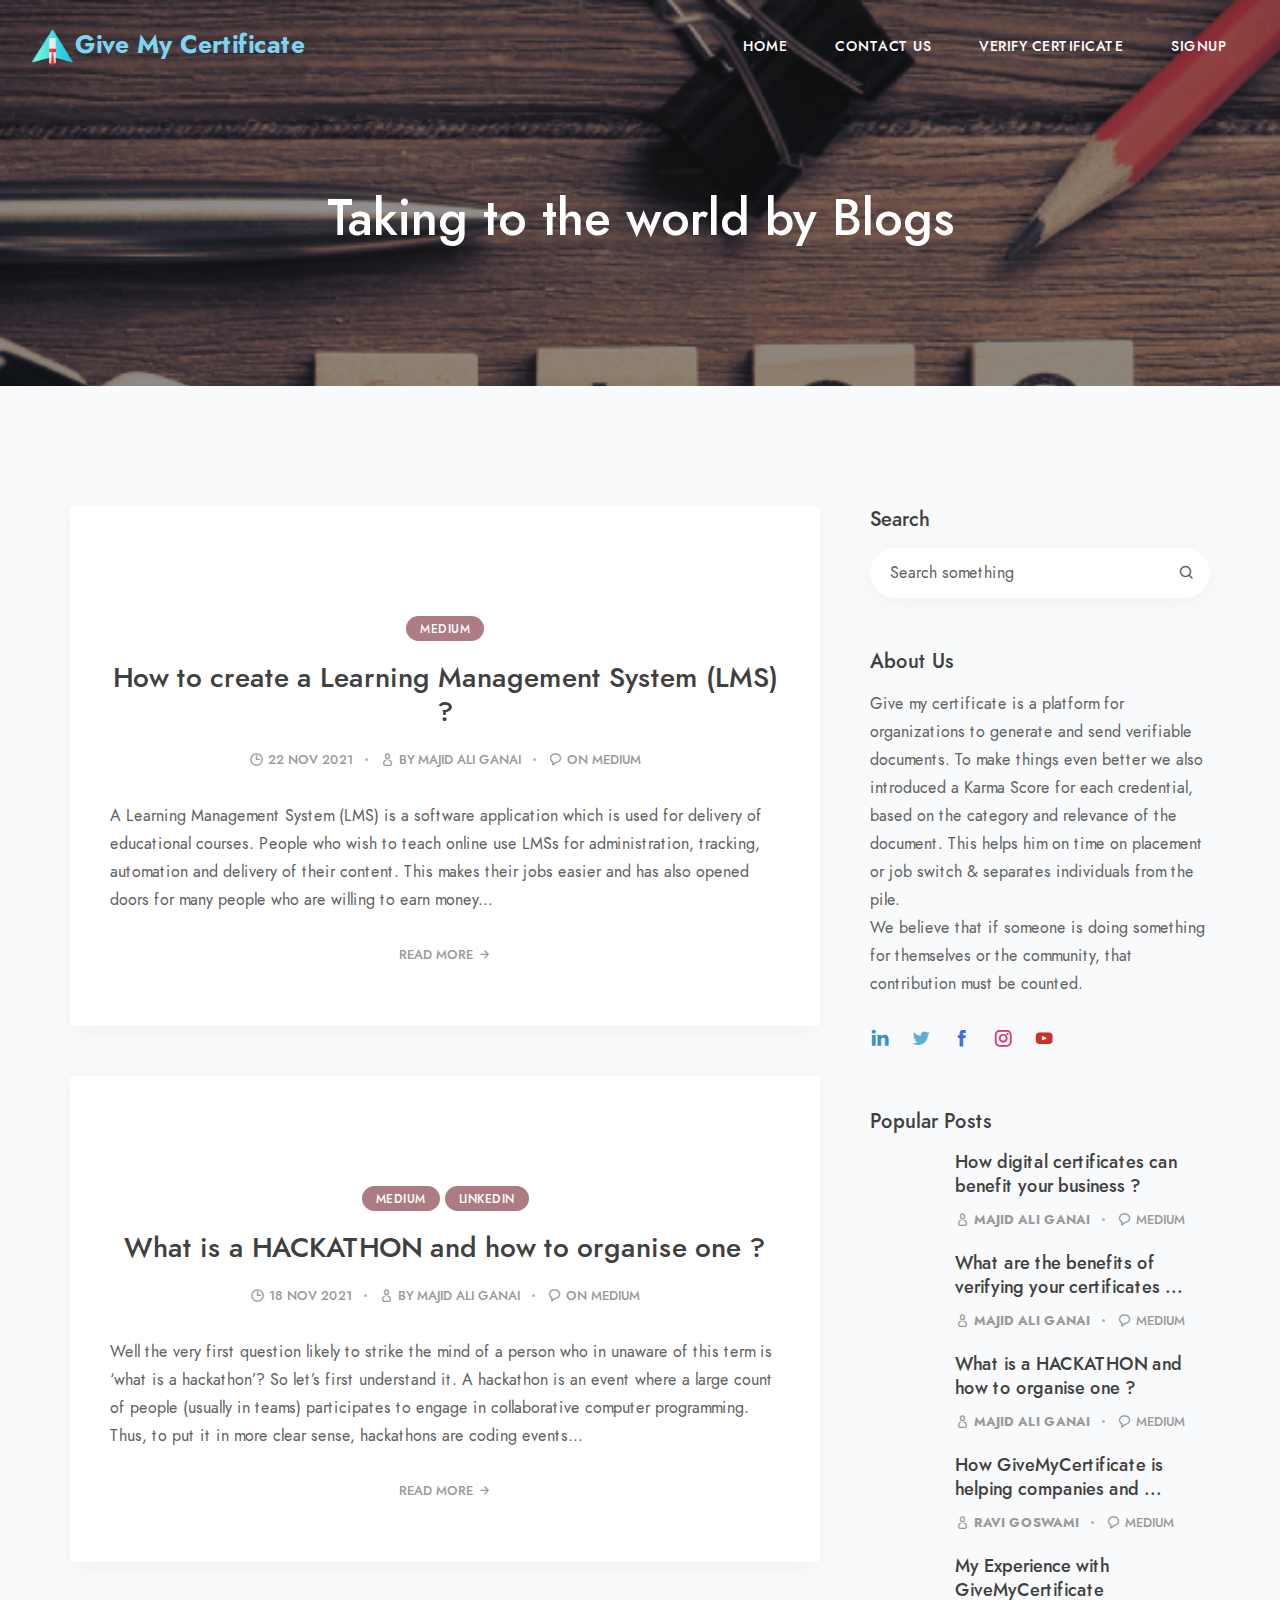
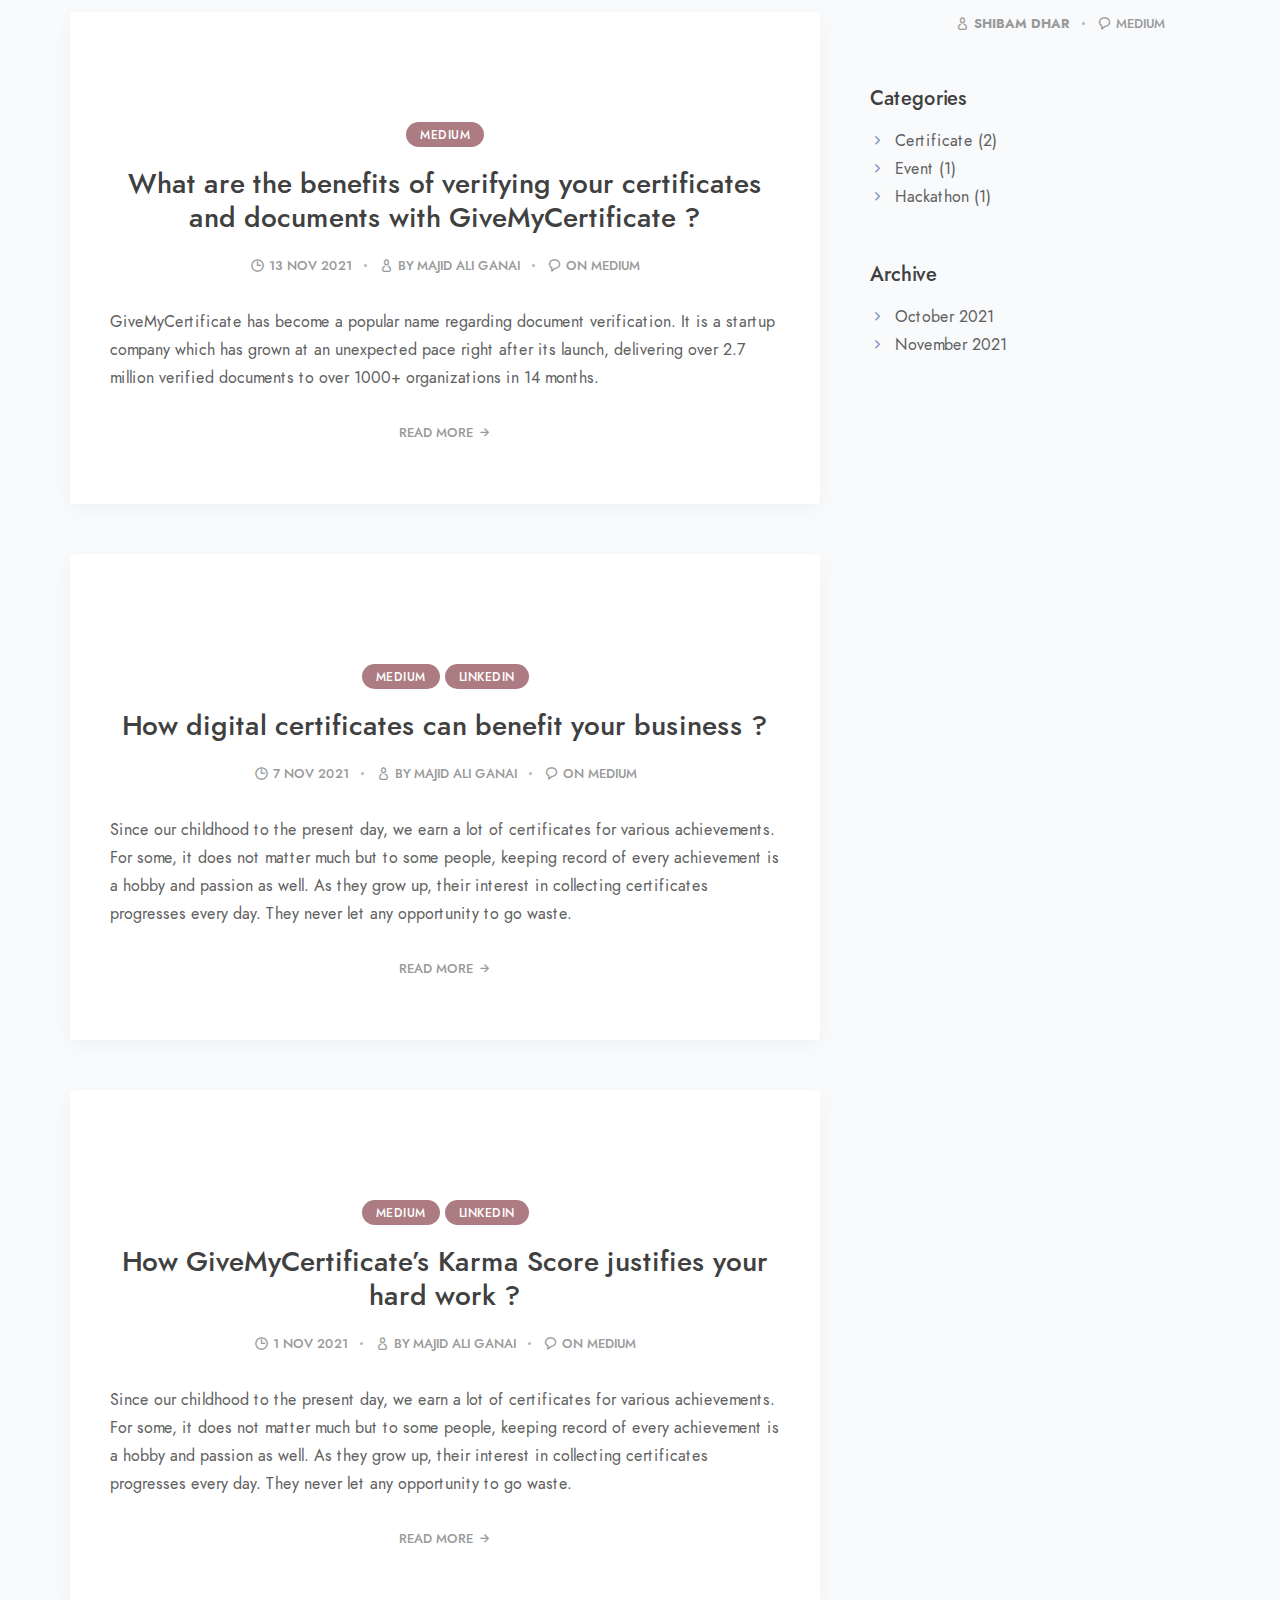
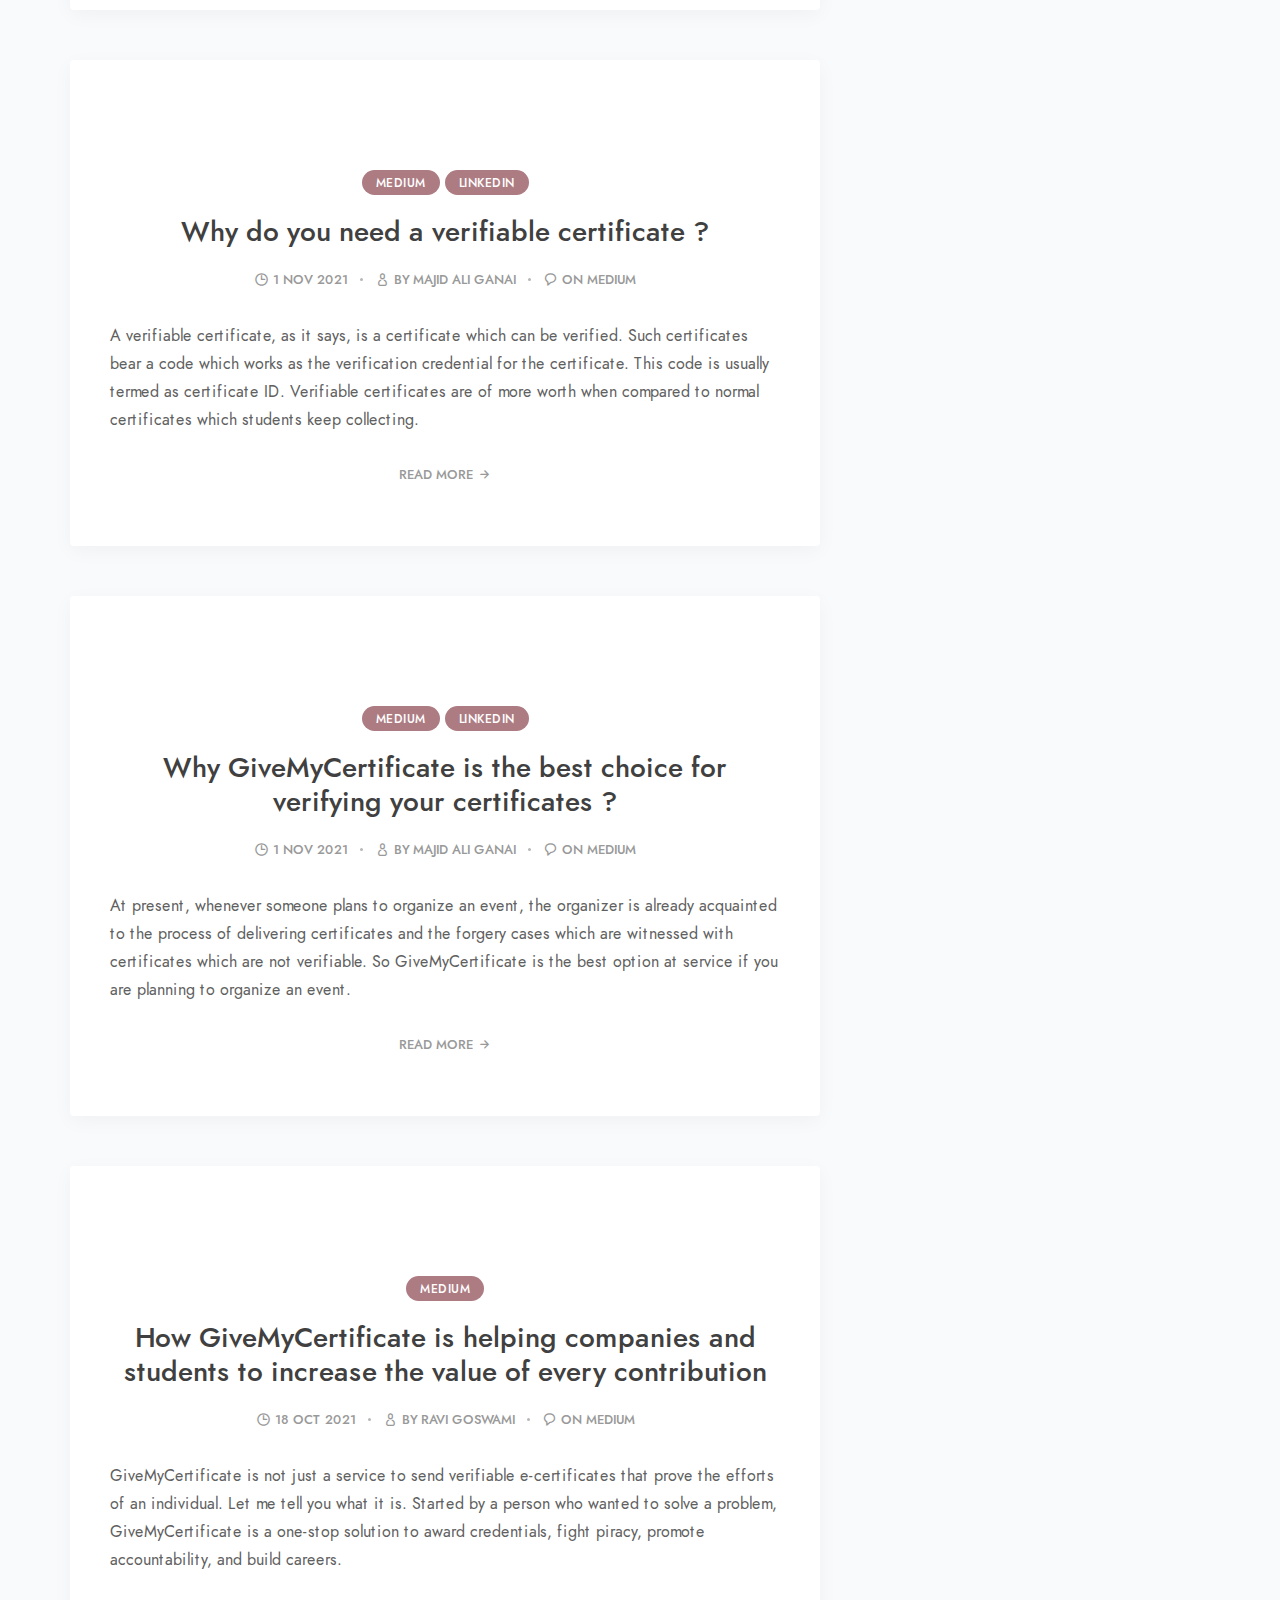
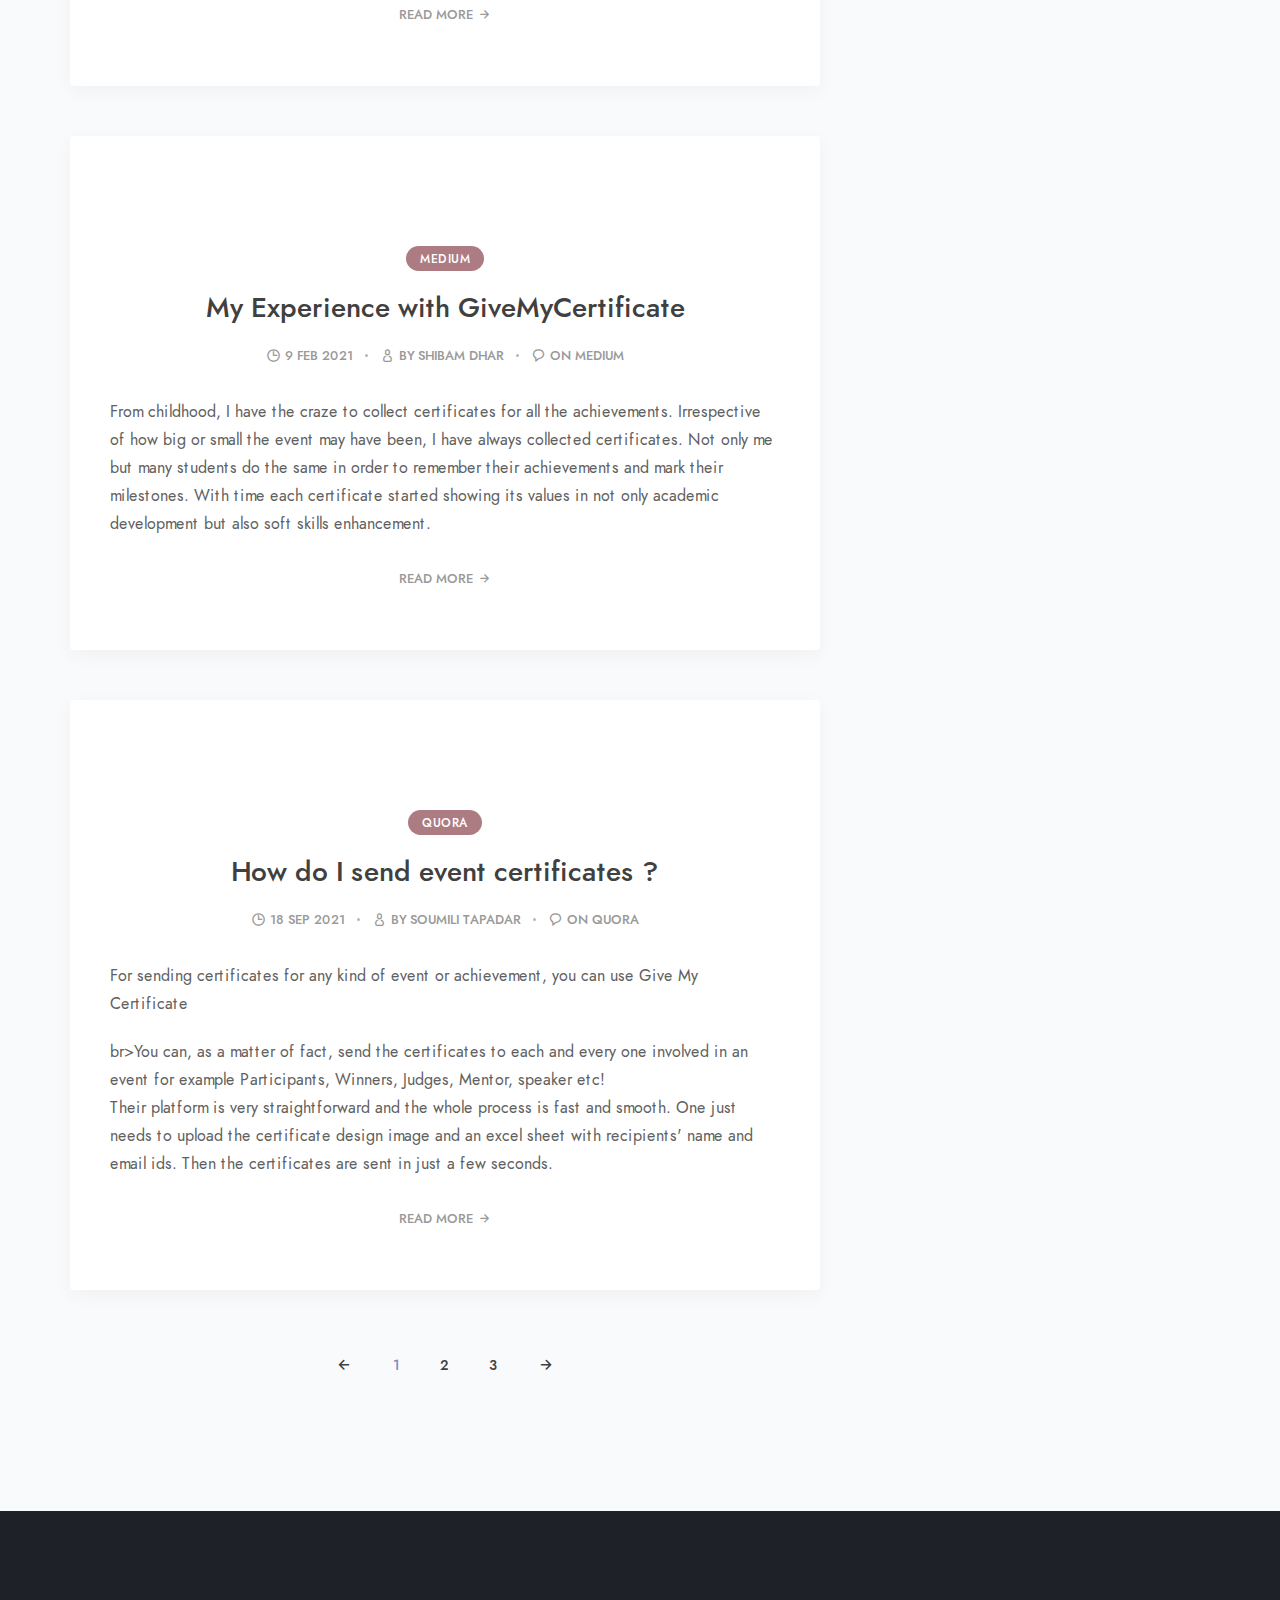
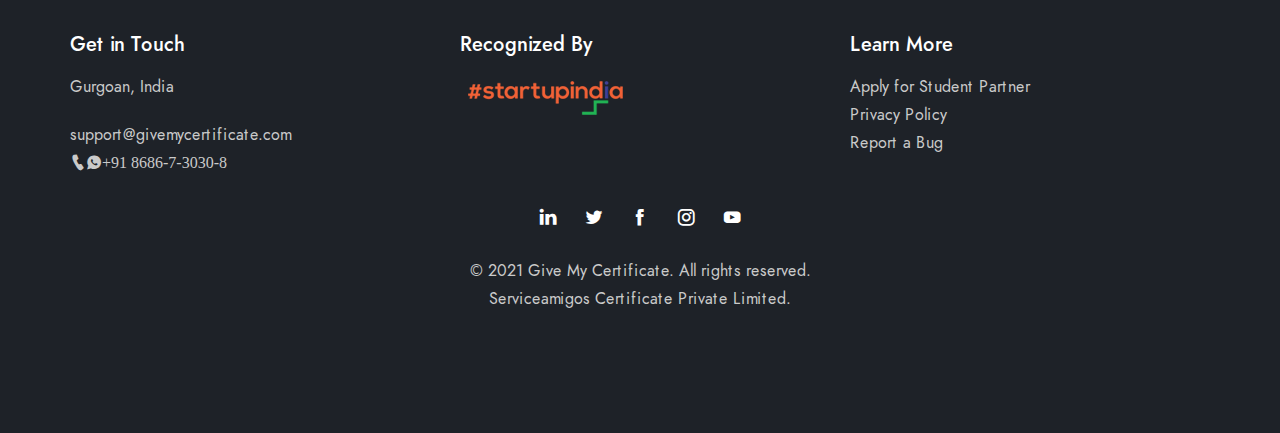
==== commit 8aba8d2f: "Add blog 10" ====
--- a/index.html
+++ b/index.html
@@ -64,6 +64,27 @@
             <div class="blog classic-view boxed">
 
 
+              <!-- post 10 -->
+              <div class="post">
+                <div class="box bg-white shadow">
+                <figure class="overlay overlay1 rounded"><a href="https://medium.com/@www.majidali2001/how-to-create-a-learning-management-system-lms-804ac6dbfe15" target="_blank"><img src="https://miro.medium.com/max/700/1*aBMBJK02PfIg8YIPAr2Bkw.png" alt="" /></a>
+                  <figcaption>
+                    <h5 class="from-top mb-0">Read More</h5>
+                  </figcaption>
+                </figure>
+                <div class="space40"></div>
+                <div class="post-content">
+                  <div class="category text-center"><a href="https://medium.com/@www.majidali2001/how-to-create-a-learning-management-system-lms-804ac6dbfe15" class="badge badge-pill bg-hibiscus">Medium</a> </div>
+                  <h2 class="post-title text-center"><a href="https://medium.com/@www.majidali2001/how-to-create-a-learning-management-system-lms-804ac6dbfe15" target="_blank">How to create a Learning Management System (LMS) ?</a></h2>
+                  <div class="meta text-center"><span class="date"><i class="jam jam-clock"></i>22 Nov 2021</span><span class="author"><i class="jam jam-user"></i><a href="https://www.linkedin.com/in/majid-ali-ganai-882089194/" target="_blank">By Majid Ali Ganai</a></span><span class="comments"><i class="jam jam-message-alt"></i><a href="#">on Medium</a></span></div>
+                  <p>A Learning Management System (LMS) is a software application which is used for delivery of educational courses. People who wish to teach online use LMSs for administration, tracking, automation and delivery of their content. This makes their jobs easier and has also opened doors for many people who are willing to earn money...</p>
+                  <div class="text-center"><a href="https://medium.com/@www.majidali2001/how-to-create-a-learning-management-system-lms-804ac6dbfe15" target="_blank" class="more">Read more</a></div>
+                </div>
+                </div>
+                <!-- /.post-content -->
+              </div>
+              <!-- /.post -->
+
               <!-- post 9 -->
               <div class="post">
                 <div class="box bg-white shadow">
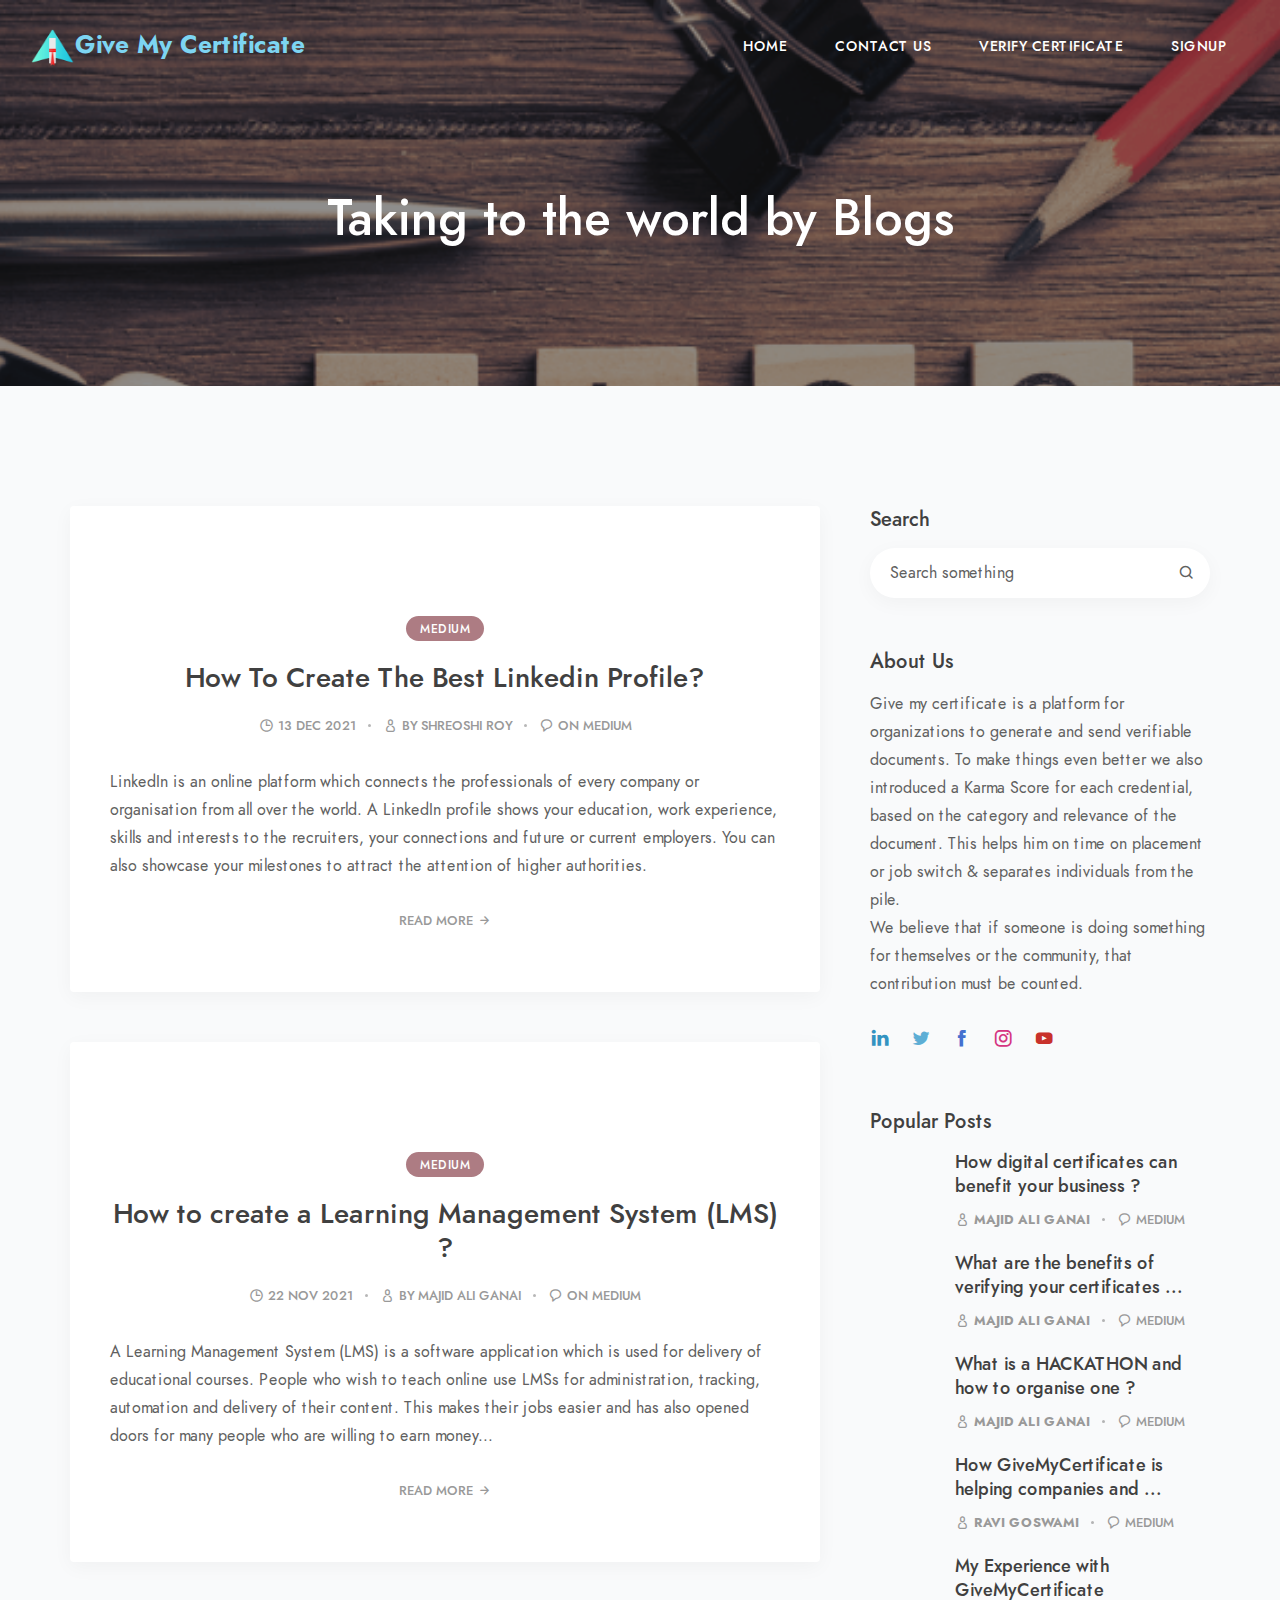
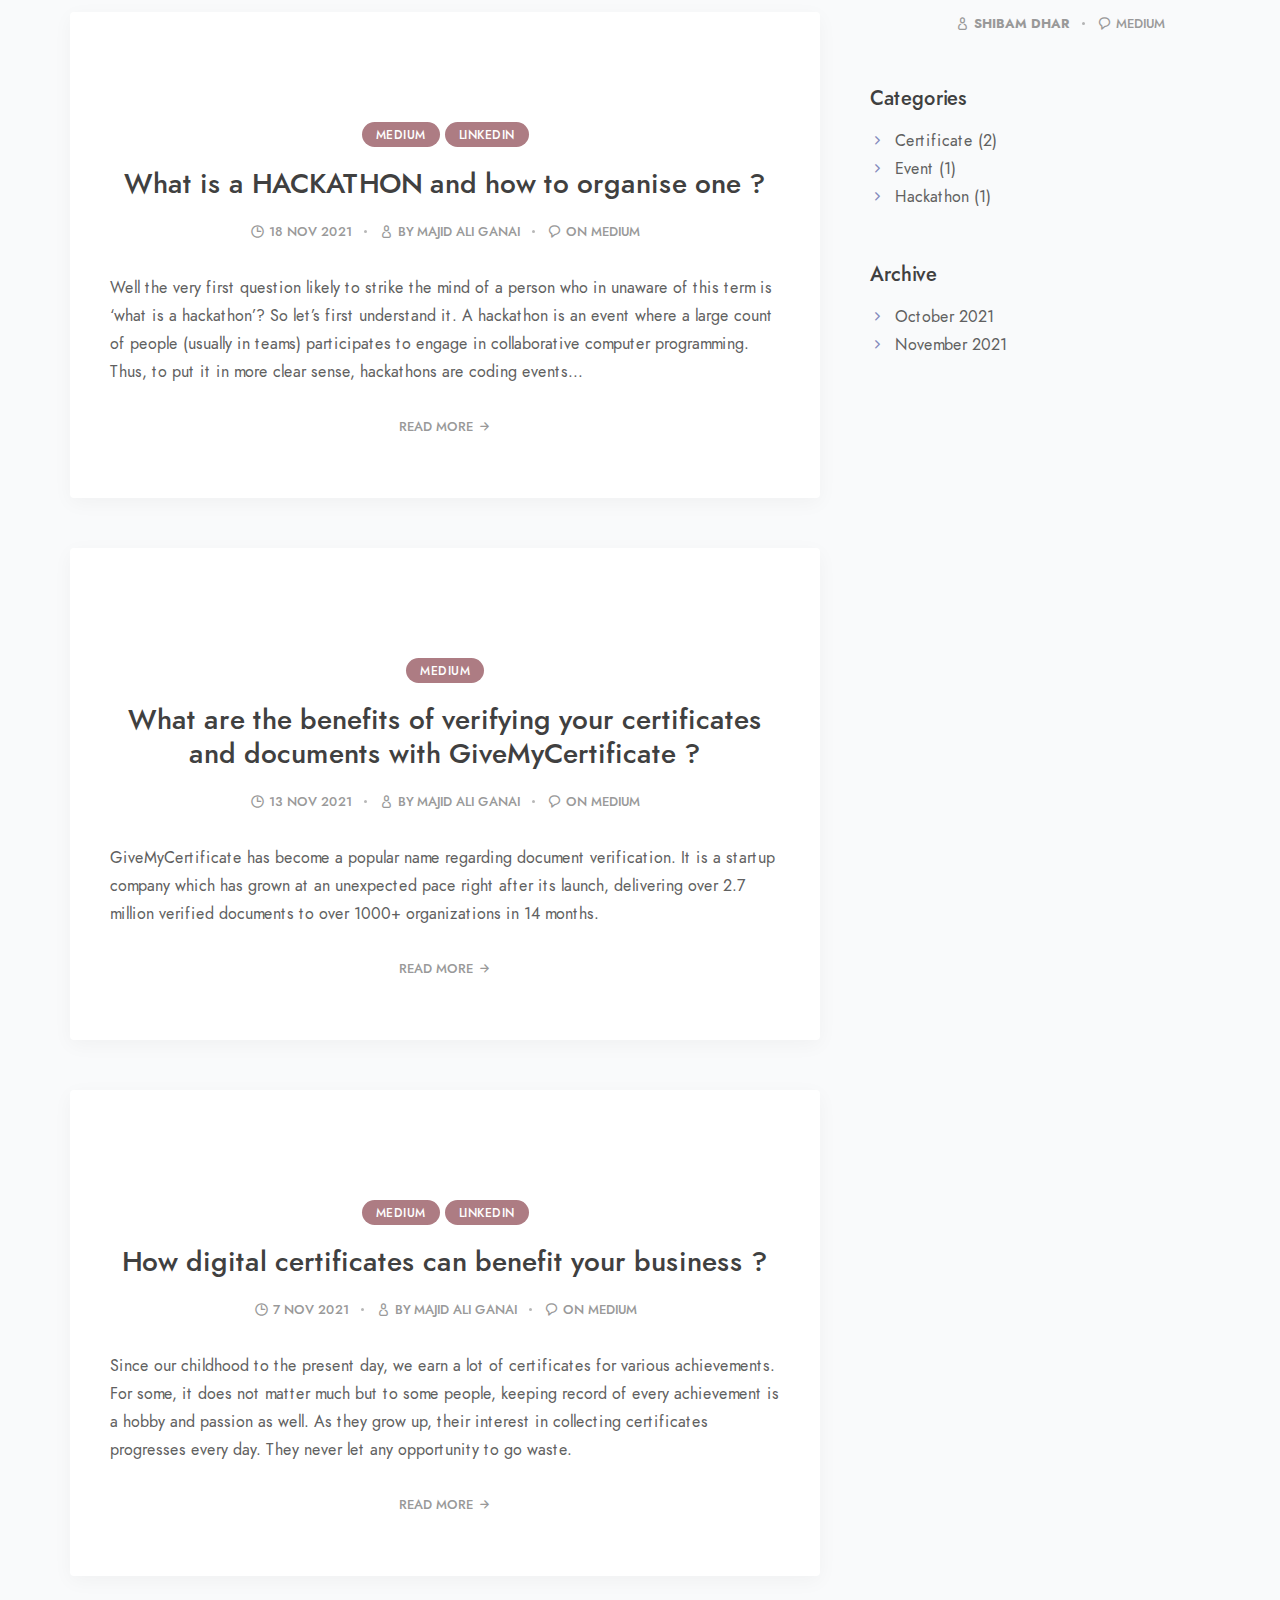
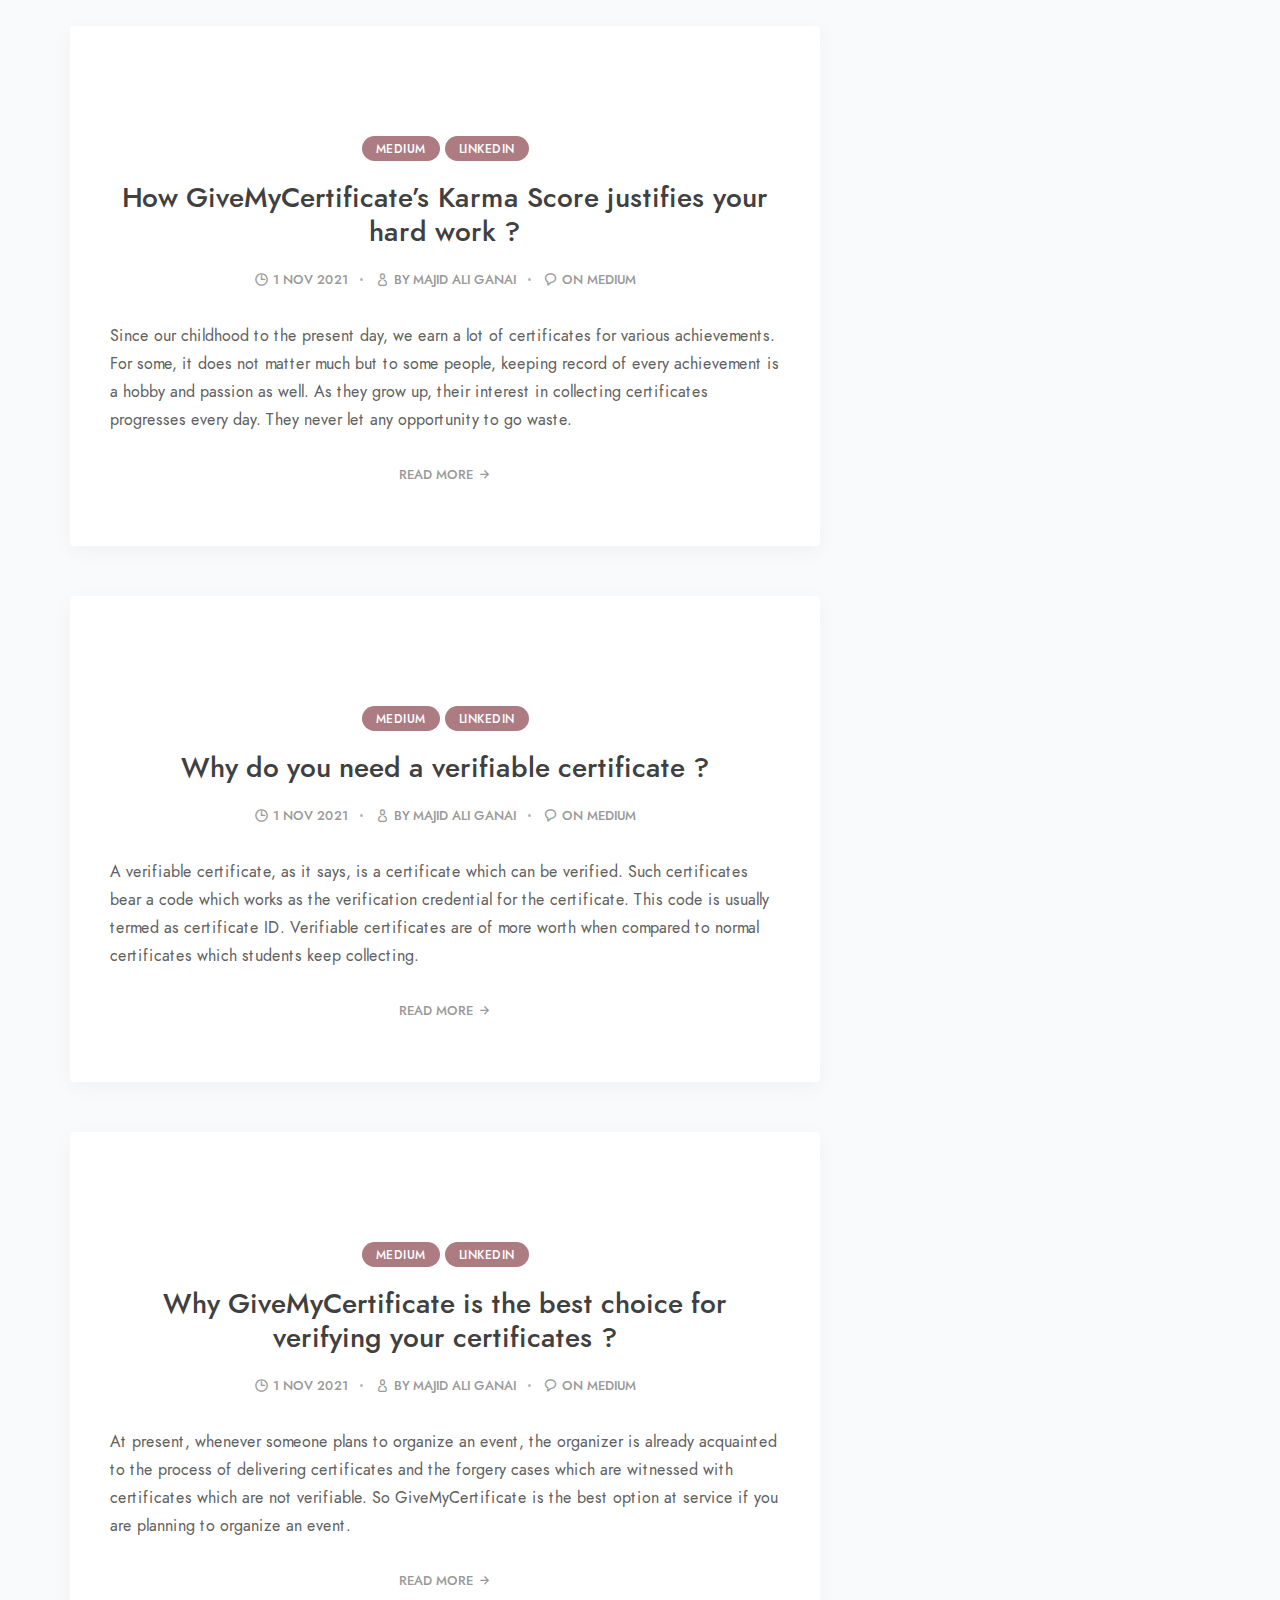
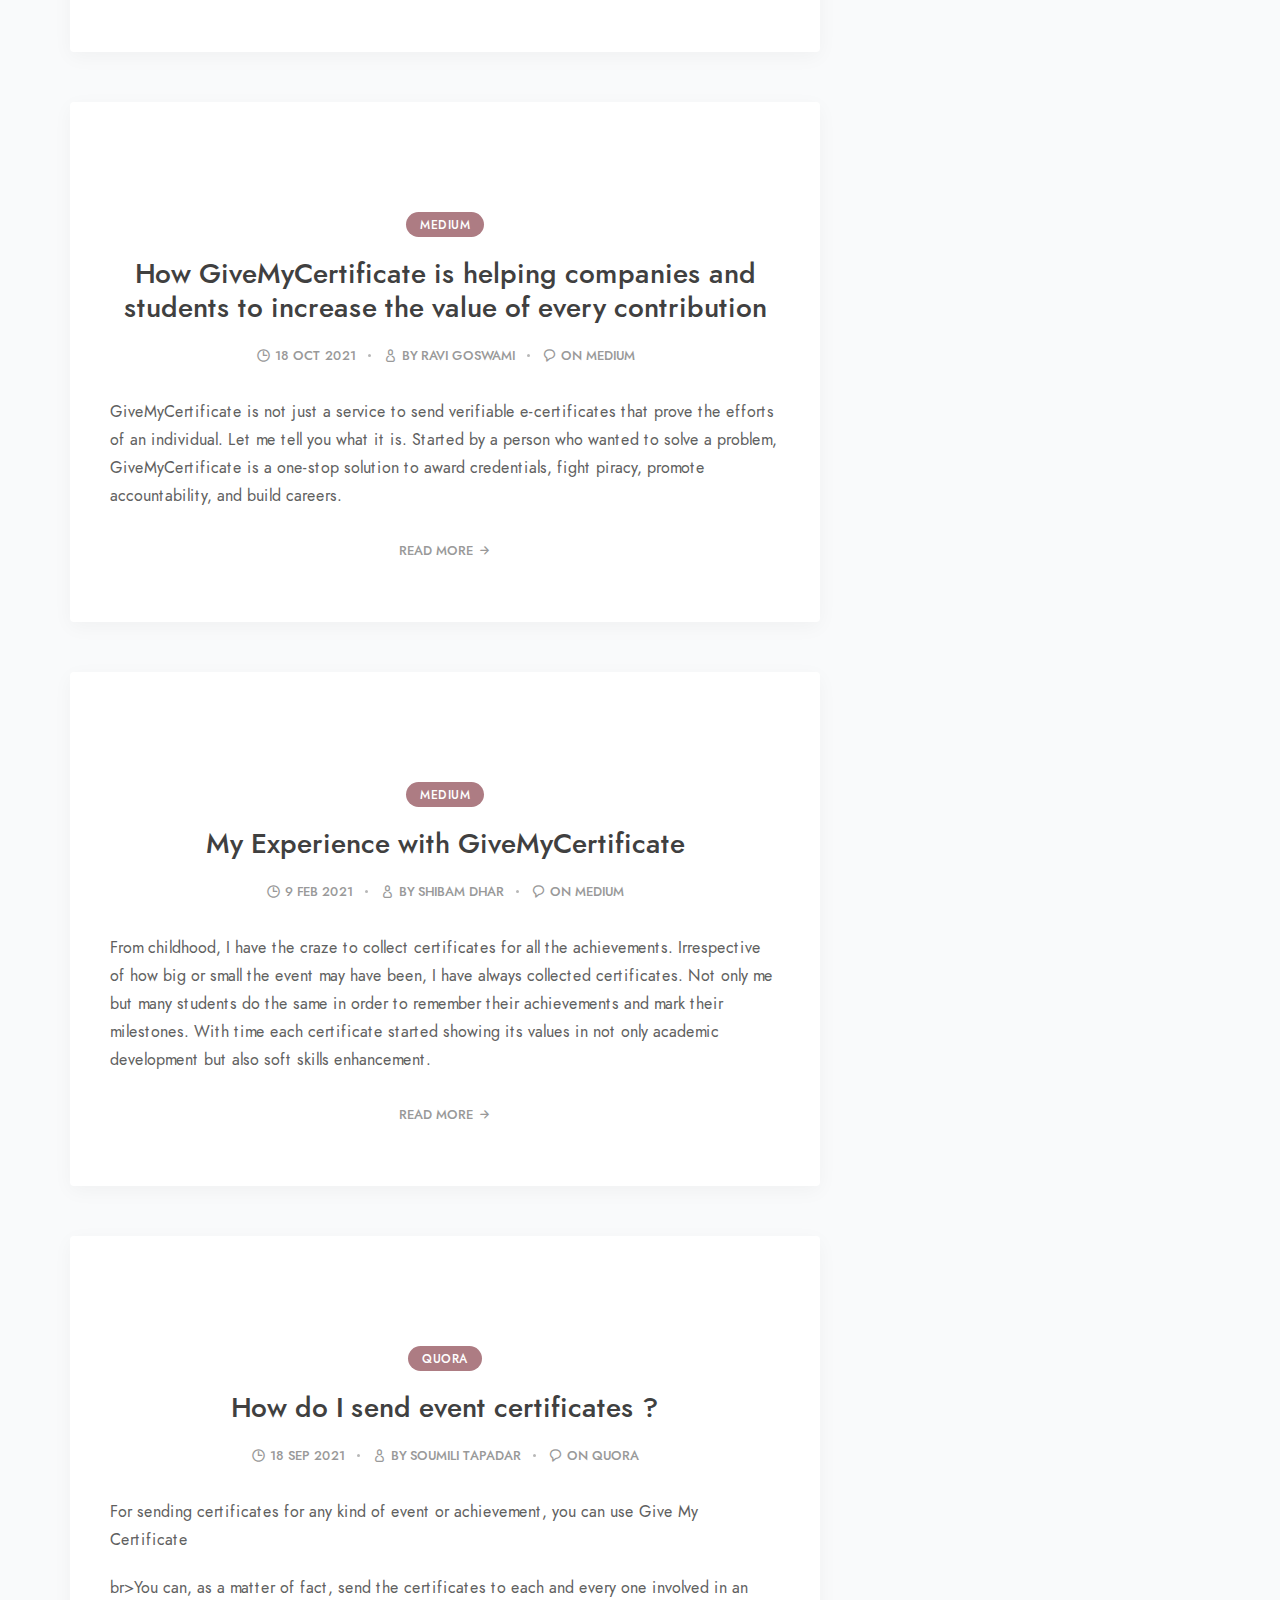
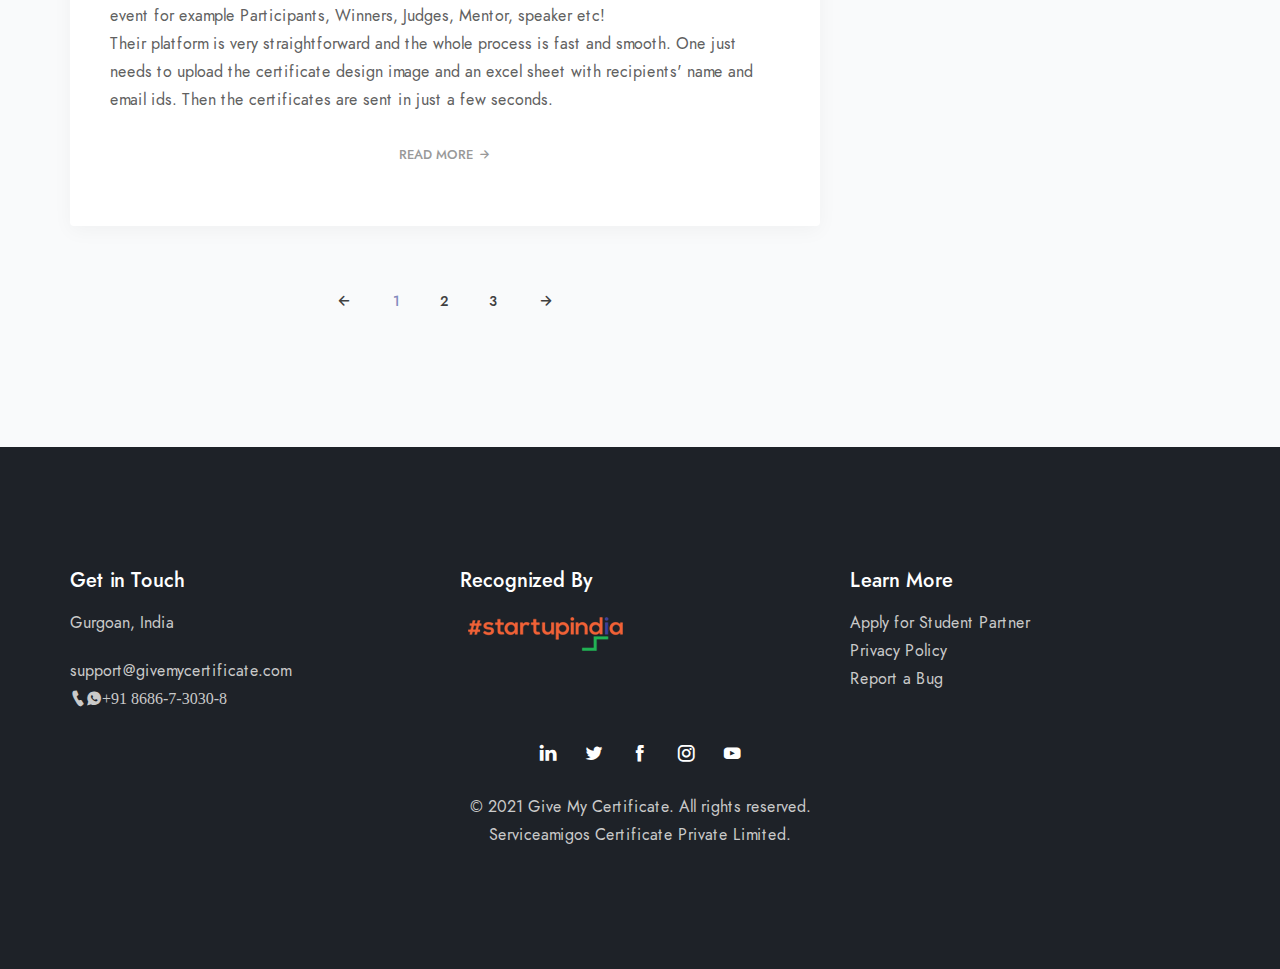
==== commit 9f76dd71: "Add blog 11" ====
--- a/index.html
+++ b/index.html
@@ -64,6 +64,27 @@
             <div class="blog classic-view boxed">
 
 
+              <!-- post 11 -->
+              <div class="post">
+                <div class="box bg-white shadow">
+                <figure class="overlay overlay1 rounded"><a href="https://medium.com/@shreoshi63/how-to-create-the-best-linkedin-profile-3323d7b1d8b3" target="_blank"><img src="https://miro.medium.com/max/1400/1*bY3PiwDY_le_k3qYLqVzZg.png" alt="" /></a>
+                  <figcaption>
+                    <h5 class="from-top mb-0">Read More</h5>
+                  </figcaption>
+                </figure>
+                <div class="space40"></div>
+                <div class="post-content">
+                  <div class="category text-center"><a href="https://medium.com/@shreoshi63/how-to-create-the-best-linkedin-profile-3323d7b1d8b3" class="badge badge-pill bg-hibiscus">Medium</a> </div>
+                  <h2 class="post-title text-center"><a href="https://medium.com/@shreoshi63/how-to-create-the-best-linkedin-profile-3323d7b1d8b3" target="_blank">How To Create The Best Linkedin Profile?</a></h2>
+                  <div class="meta text-center"><span class="date"><i class="jam jam-clock"></i>13 Dec 2021</span><span class="author"><i class="jam jam-user"></i><a href="https://www.linkedin.com/in/shreoshi-roy-560339221/" target="_blank">By Shreoshi Roy</a></span><span class="comments"><i class="jam jam-message-alt"></i><a href="#">on Medium</a></span></div>
+                  <p>LinkedIn is an online platform which connects the professionals of every company or organisation from all over the world. A LinkedIn profile shows your education, work experience, skills and interests to the recruiters, your connections and future or current employers. You can also showcase your milestones to attract the attention of higher authorities.</p>
+                  <div class="text-center"><a href="https://medium.com/@shreoshi63/how-to-create-the-best-linkedin-profile-3323d7b1d8b3" target="_blank" class="more">Read more</a></div>
+                </div>
+                </div>
+                <!-- /.post-content -->
+              </div>
+              <!-- /.post -->
+
               <!-- post 10 -->
               <div class="post">
                 <div class="box bg-white shadow">
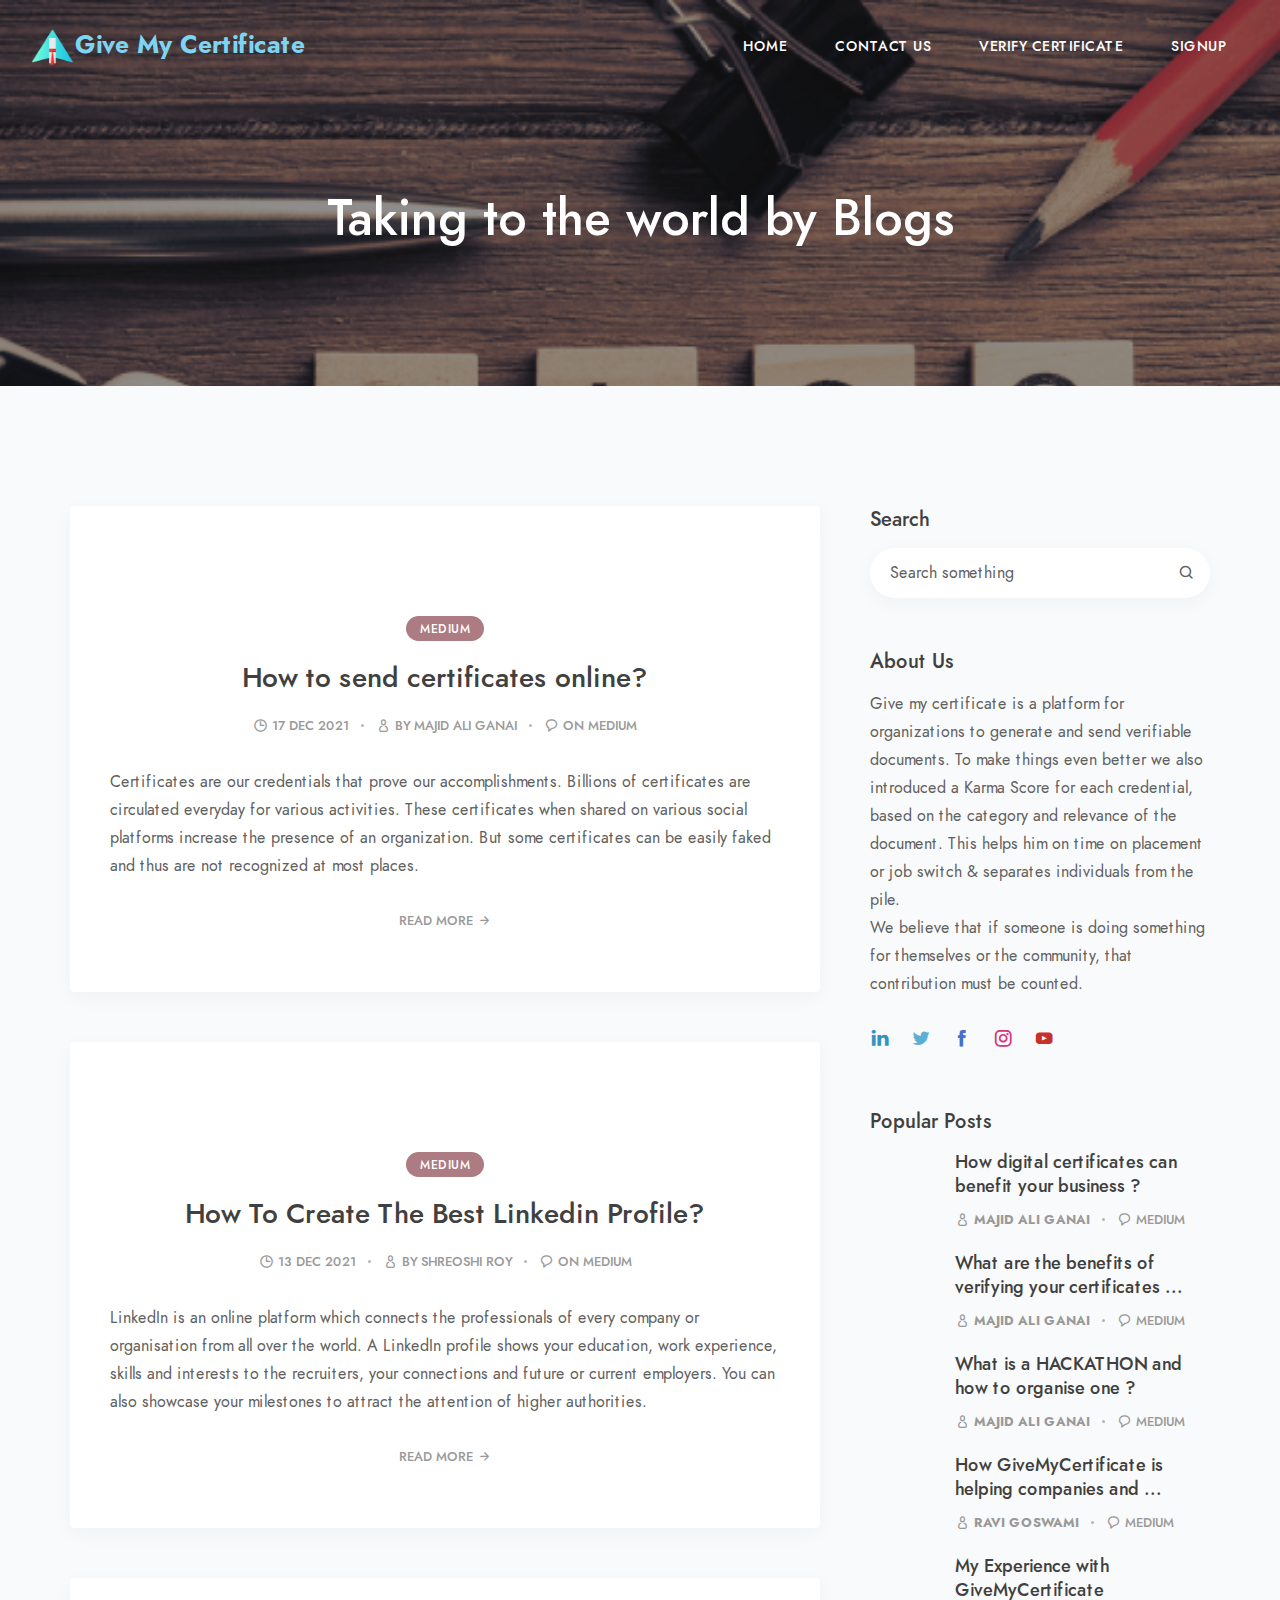
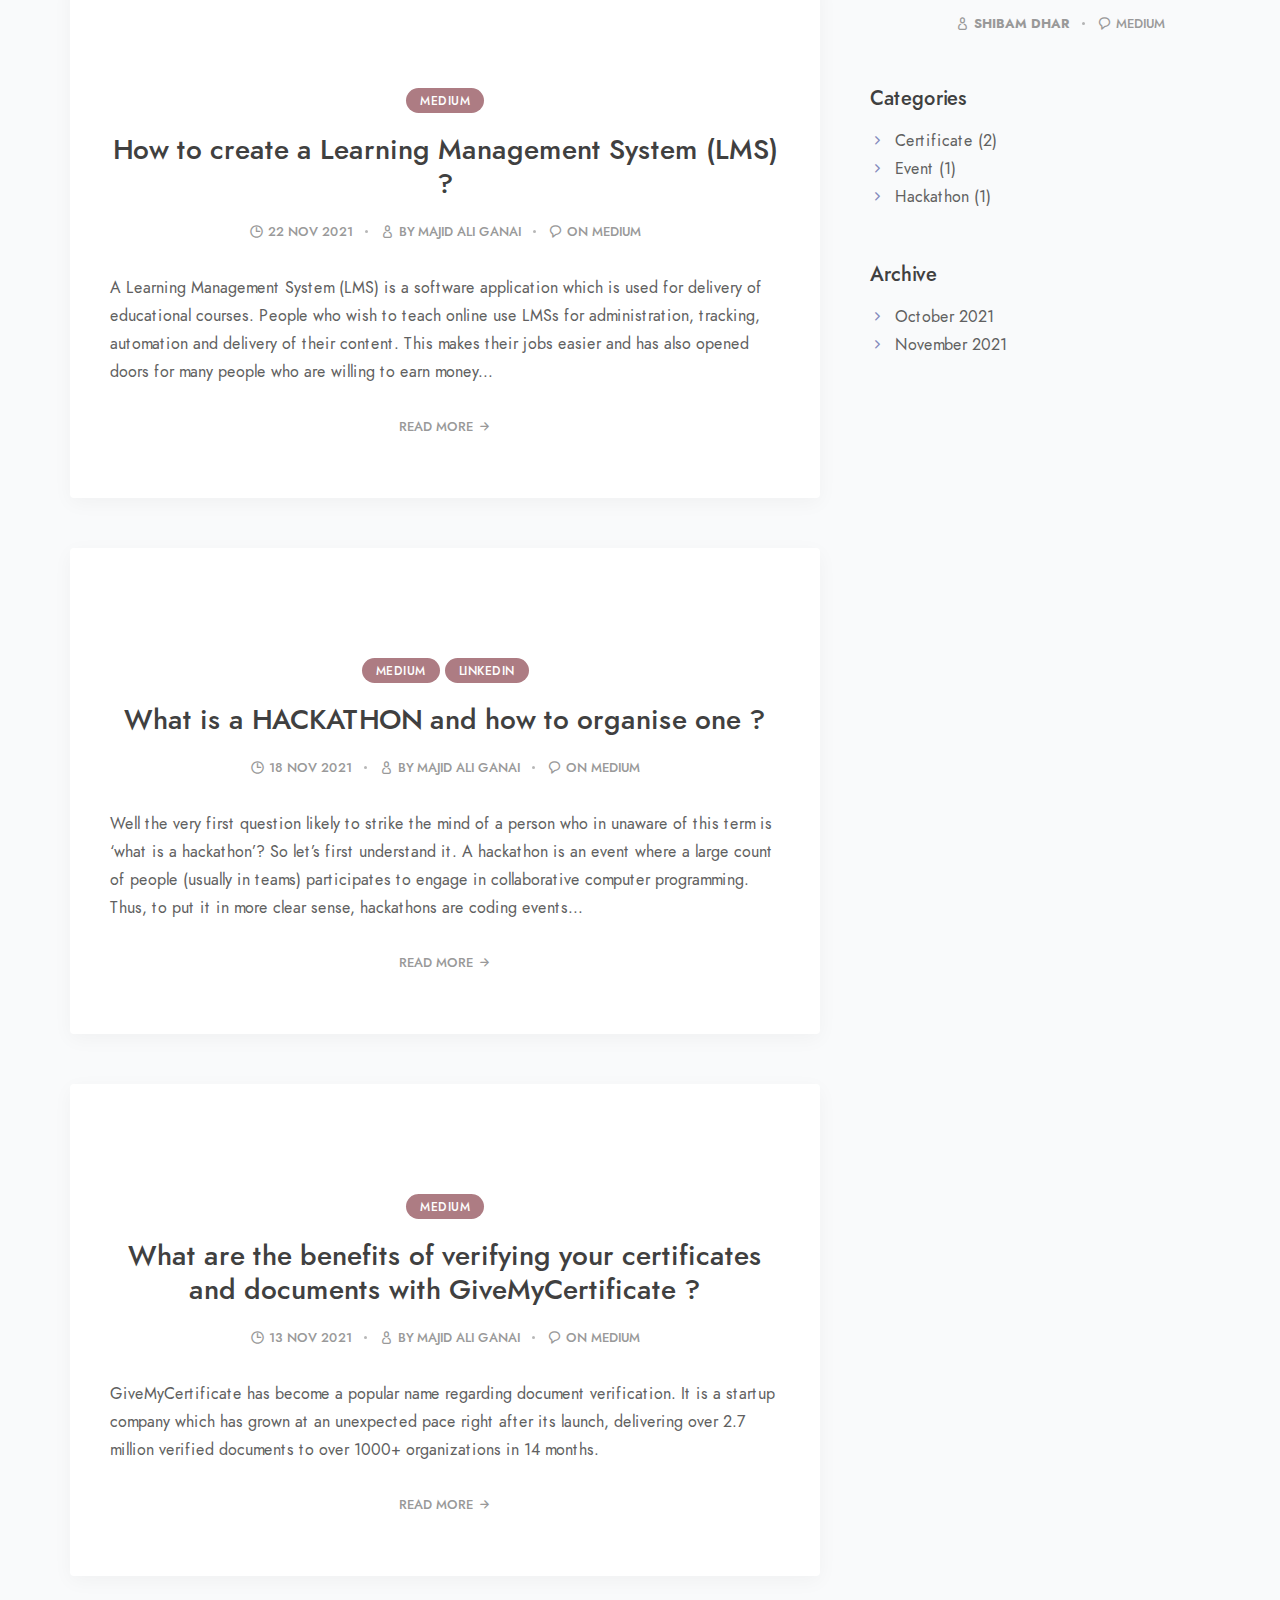
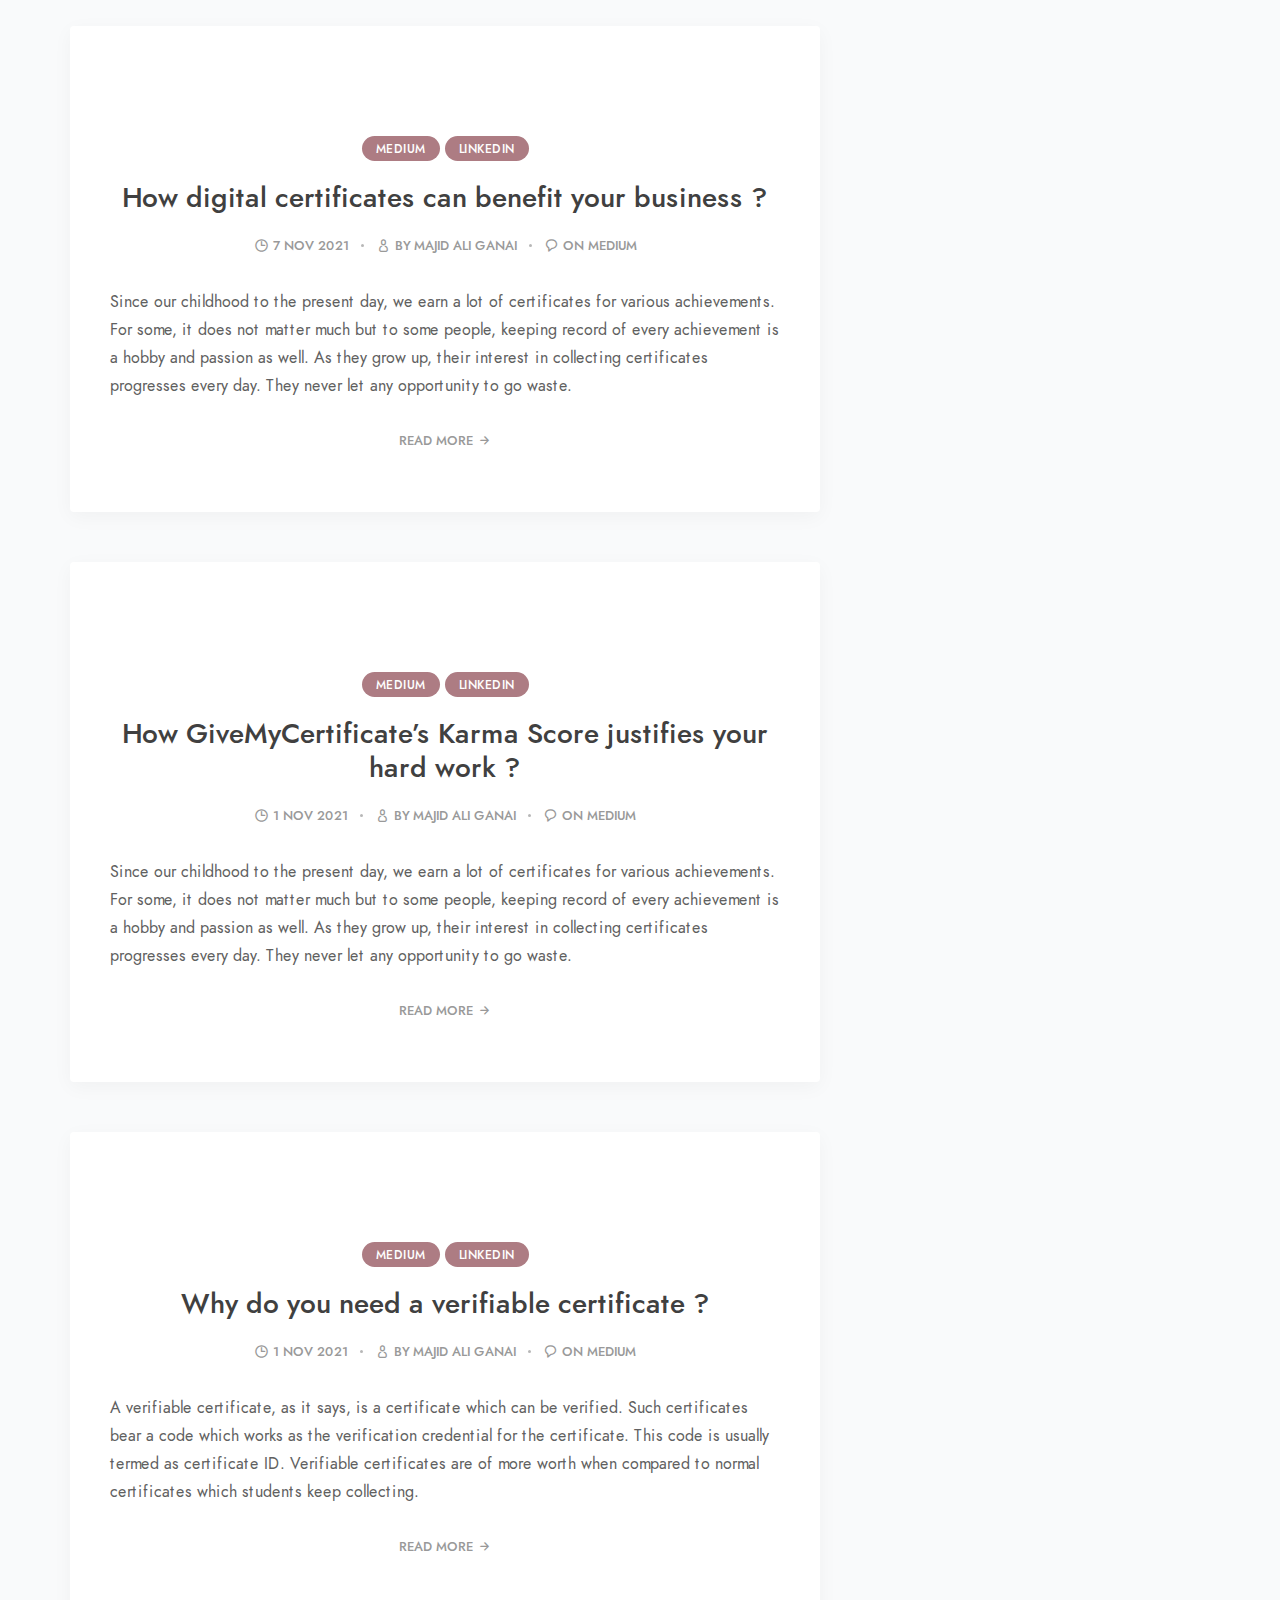
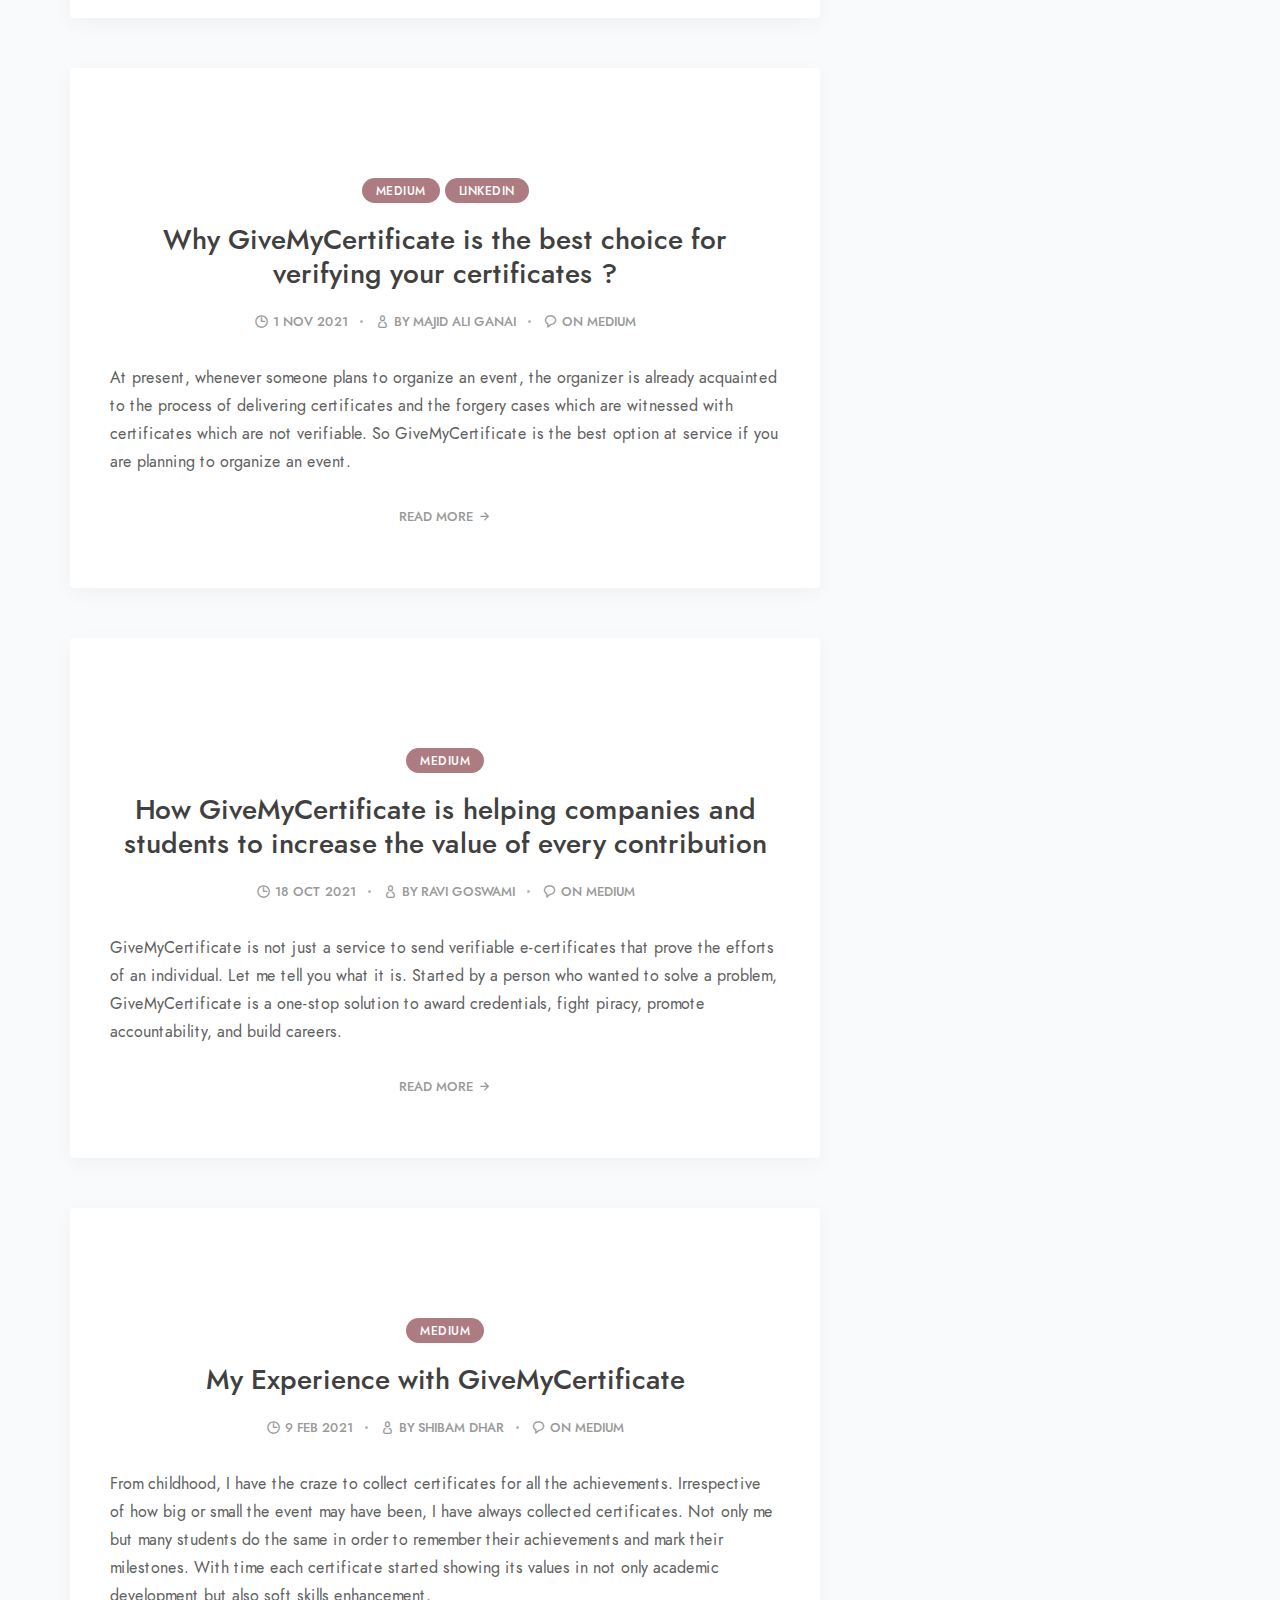
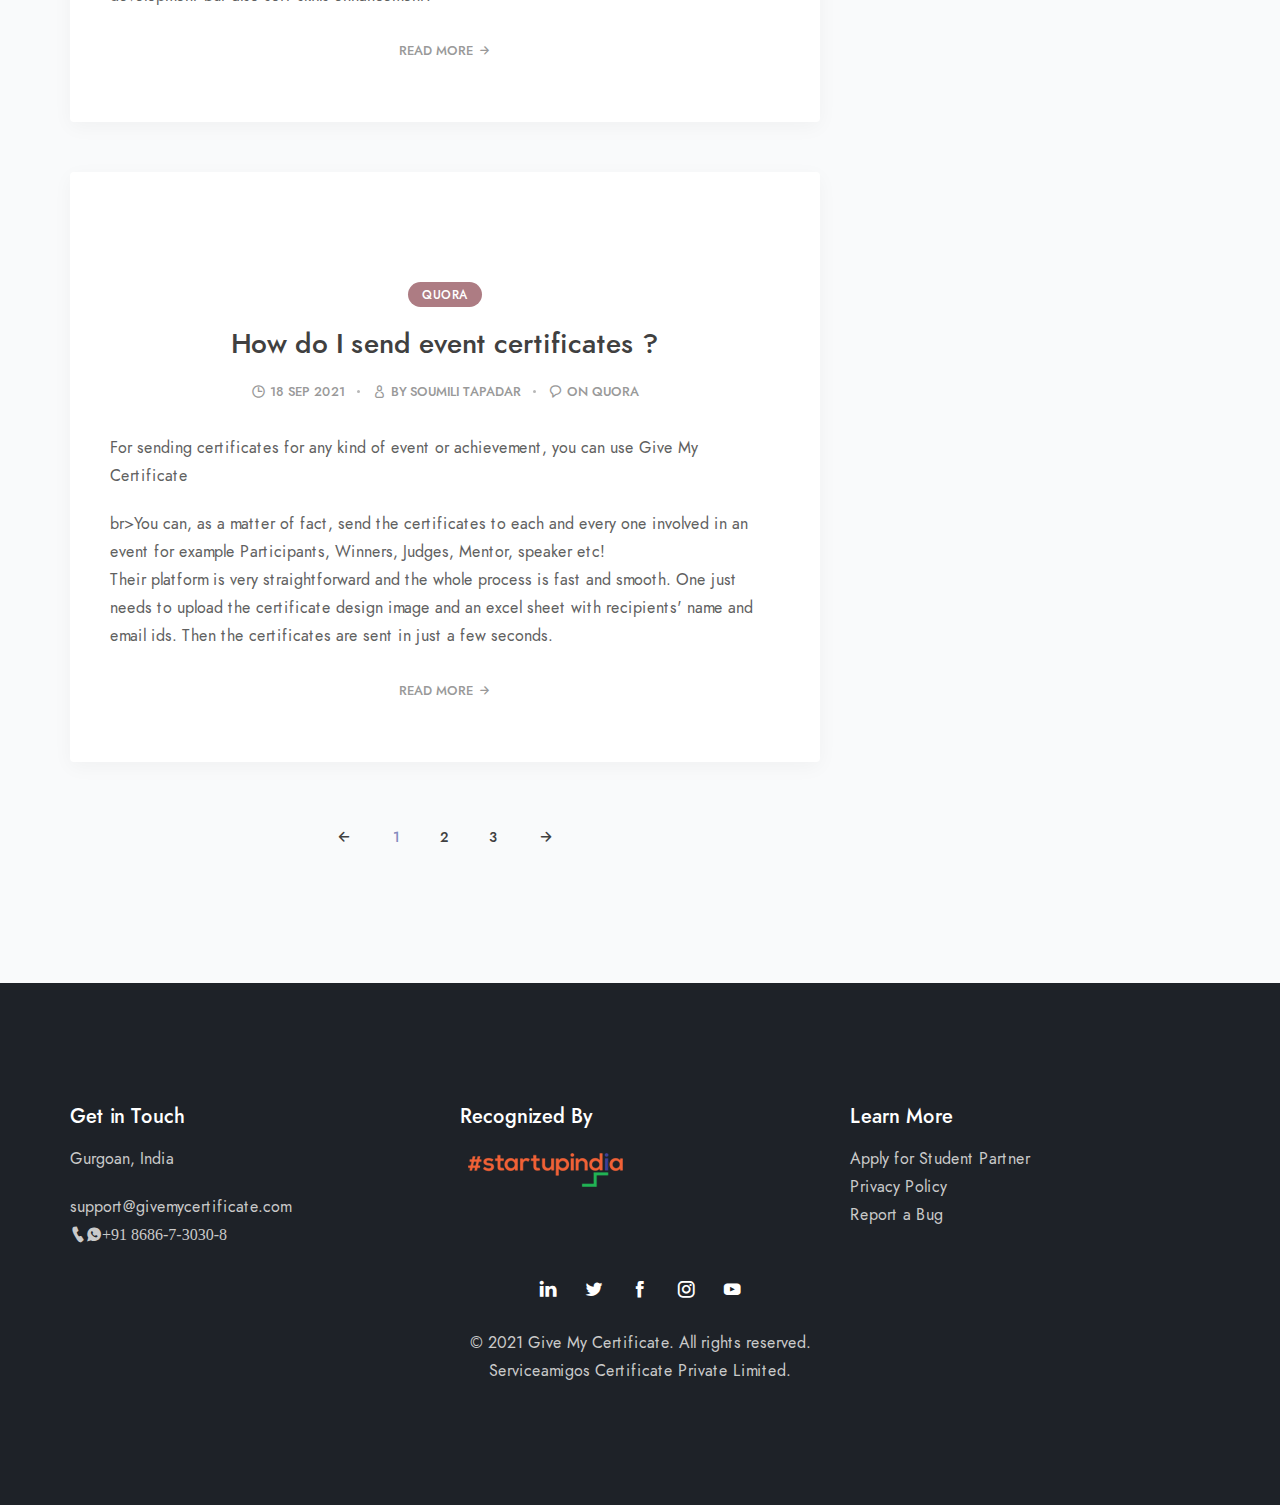
==== commit b915d2b0: "Add new blog" ====
--- a/index.html
+++ b/index.html
@@ -63,6 +63,27 @@
           <div class="col-lg-8">
             <div class="blog classic-view boxed">
 
+              <!-- post 12 -->
+              <div class="post">
+                <div class="box bg-white shadow">
+                <figure class="overlay overlay1 rounded"><a href="https://medium.com/@www.majidali2001/how-to-send-certificates-with-give-my-certificate-e4594dbcaec4" target="_blank"><img src="https://miro.medium.com/max/1400/1*CEZi-4g_-yShkSh9QuiksA.png" alt="" /></a>
+                  <figcaption>
+                    <h5 class="from-top mb-0">Read More</h5>
+                  </figcaption>
+                </figure>
+                <div class="space40"></div>
+                <div class="post-content">
+                  <div class="category text-center"><a href="https://medium.com/@www.majidali2001/how-to-send-certificates-with-give-my-certificate-e4594dbcaec4" class="badge badge-pill bg-hibiscus">Medium</a> </div>
+                  <h2 class="post-title text-center"><a href="https://medium.com/@www.majidali2001/how-to-send-certificates-with-give-my-certificate-e4594dbcaec4" target="_blank">How to send certificates online?</a></h2>
+                  <div class="meta text-center"><span class="date"><i class="jam jam-clock"></i>17 Dec 2021</span><span class="author"><i class="jam jam-user"></i><a href="#" target="_blank">By Majid Ali Ganai</a></span><span class="comments"><i class="jam jam-message-alt"></i><a href="#">on Medium</a></span></div>
+                  <p>Certificates are our credentials that prove our accomplishments. Billions of certificates are circulated everyday for various activities. These certificates when shared on various social platforms increase the presence of an organization. But some certificates can be easily faked and thus are not recognized at most places.</p>
+                  <div class="text-center"><a href="https://medium.com/@www.majidali2001/how-to-send-certificates-with-give-my-certificate-e4594dbcaec4" target="_blank" class="more">Read more</a></div>
+                </div>
+                </div>
+                <!-- /.post-content -->
+              </div>
+              <!-- /.post -->
+
 
               <!-- post 11 -->
               <div class="post">
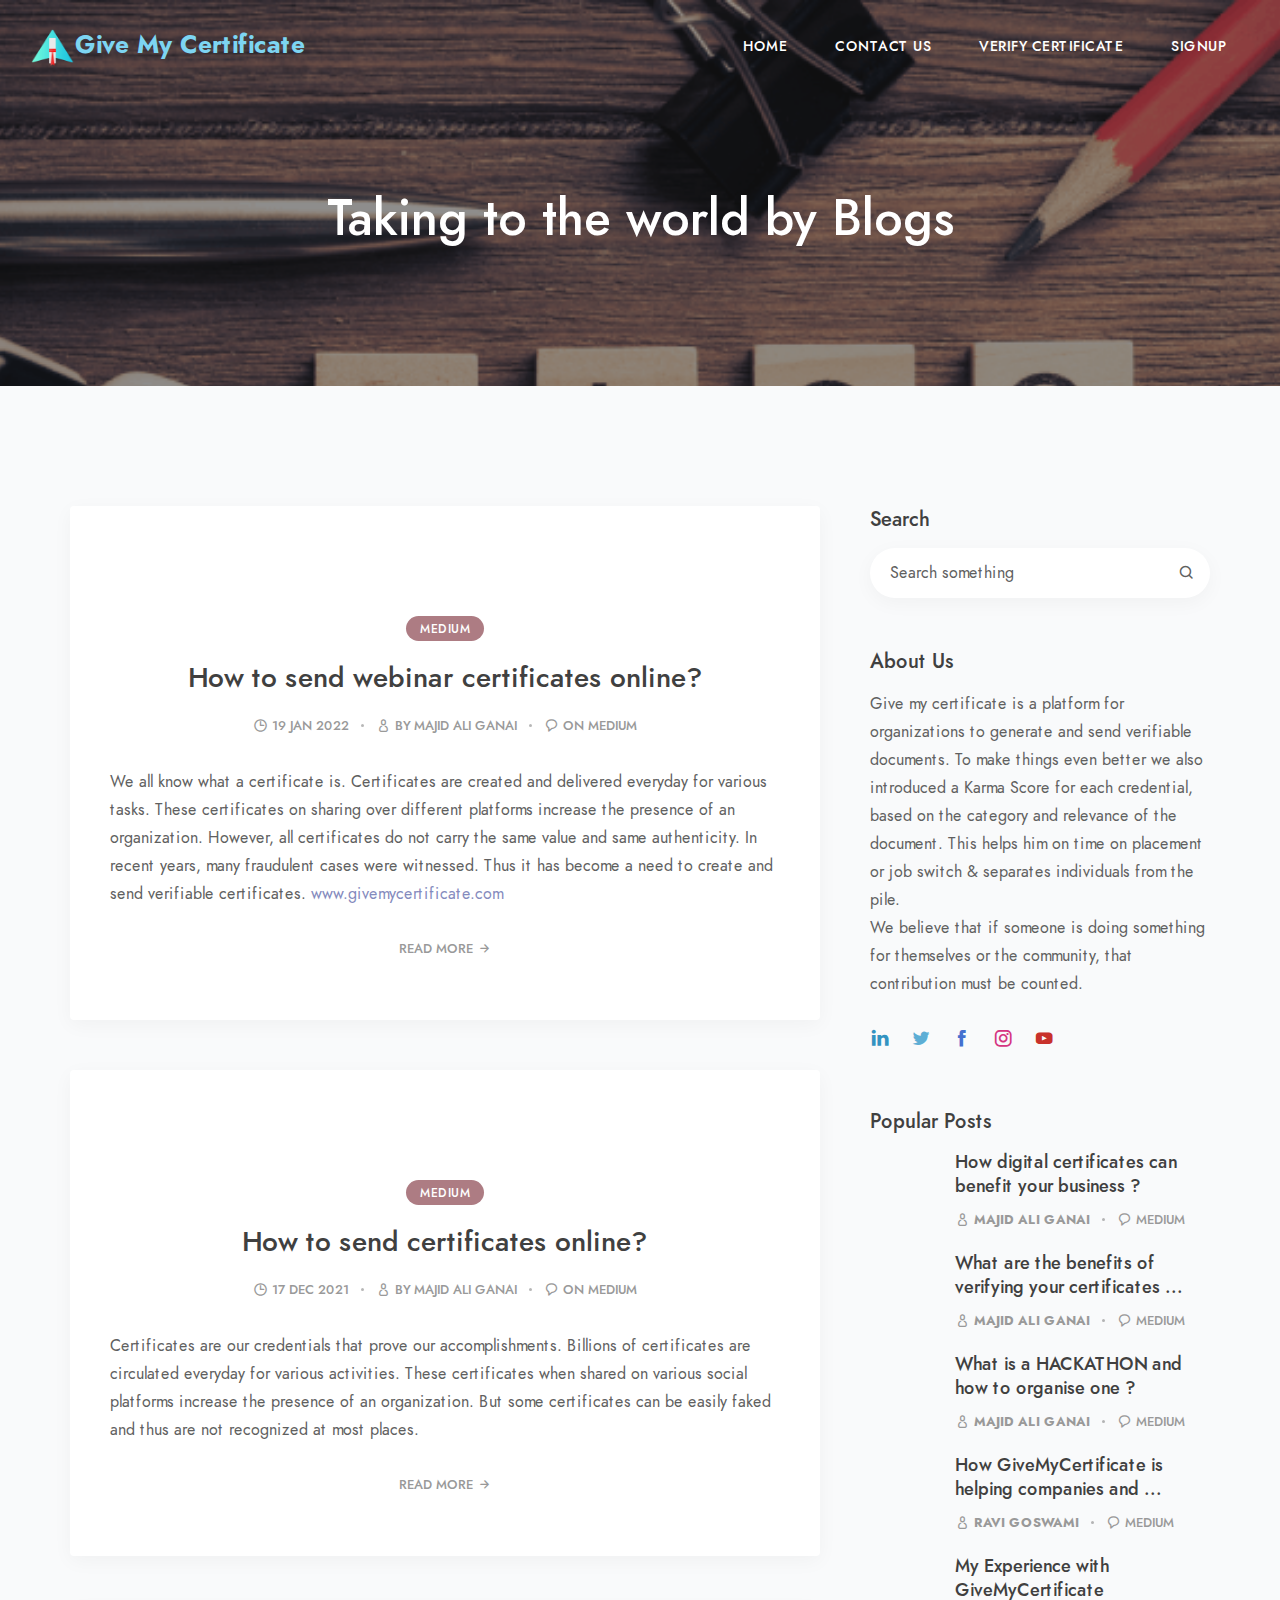
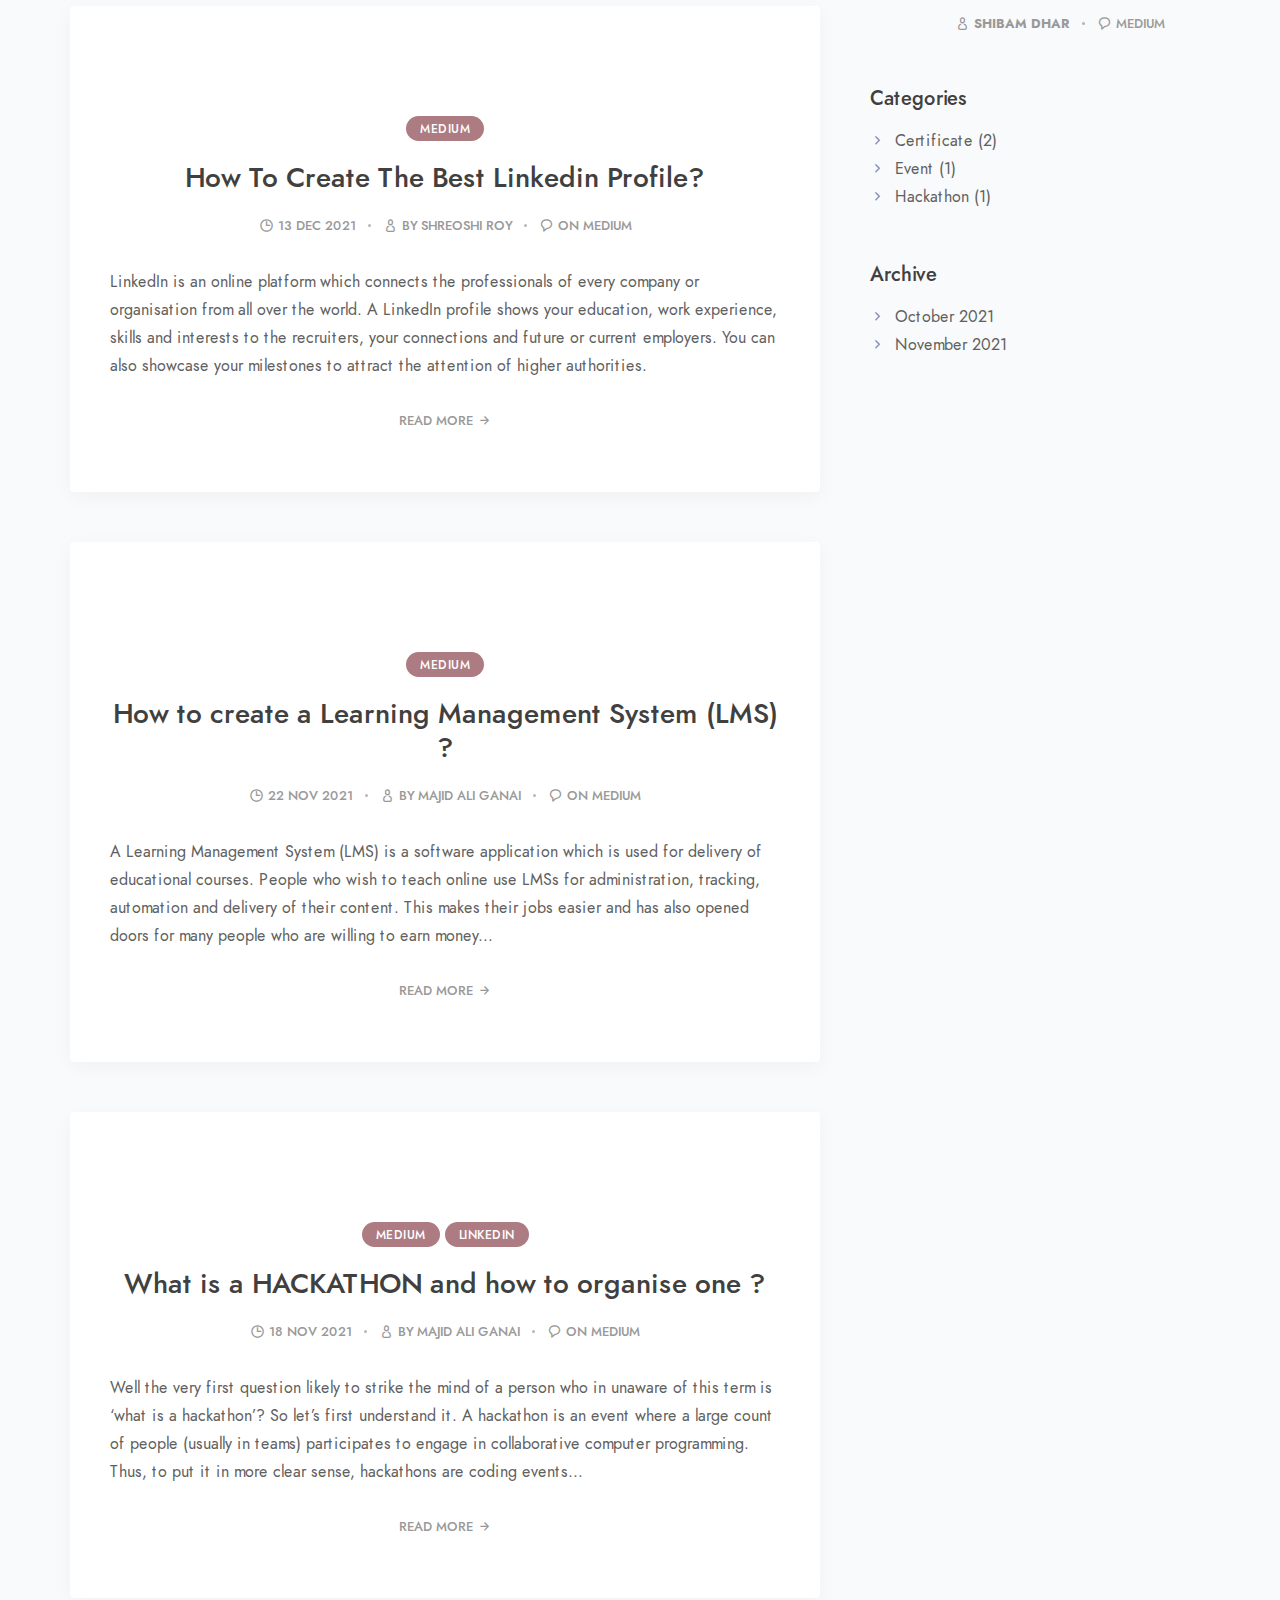
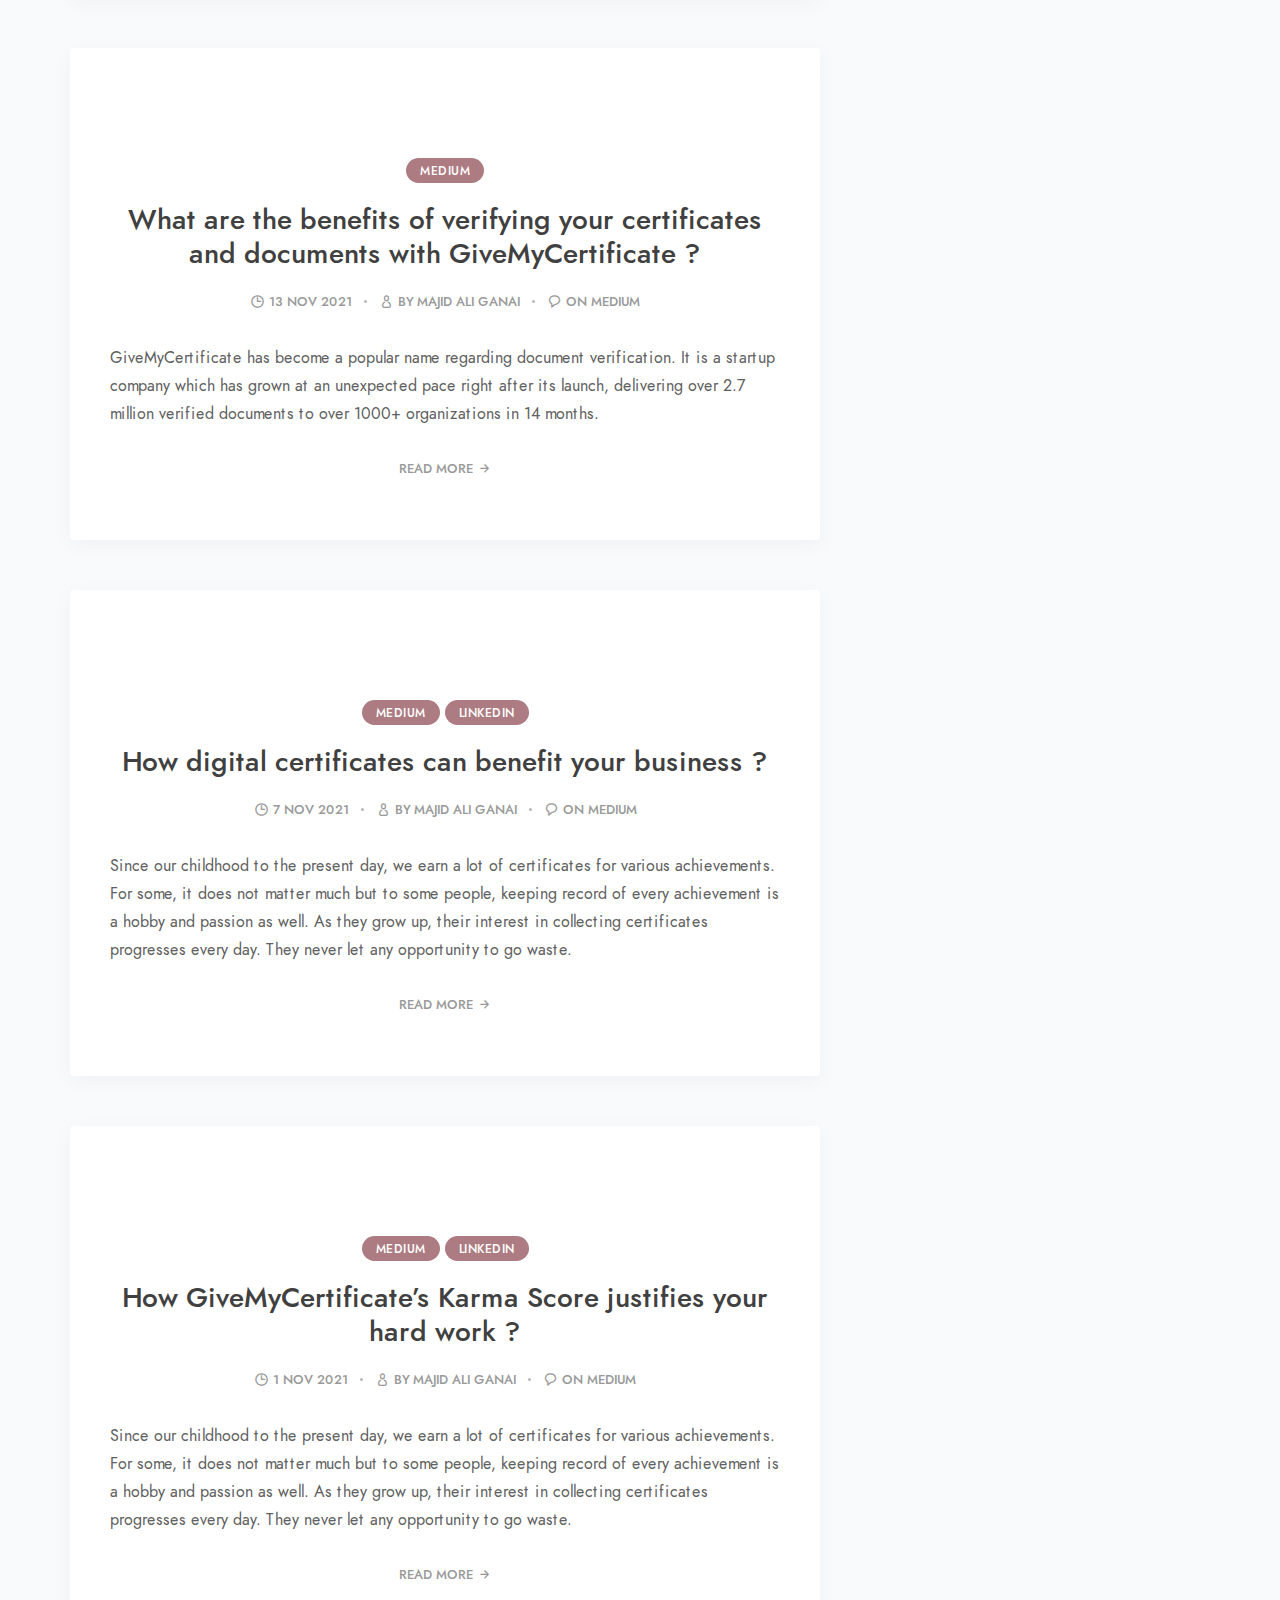
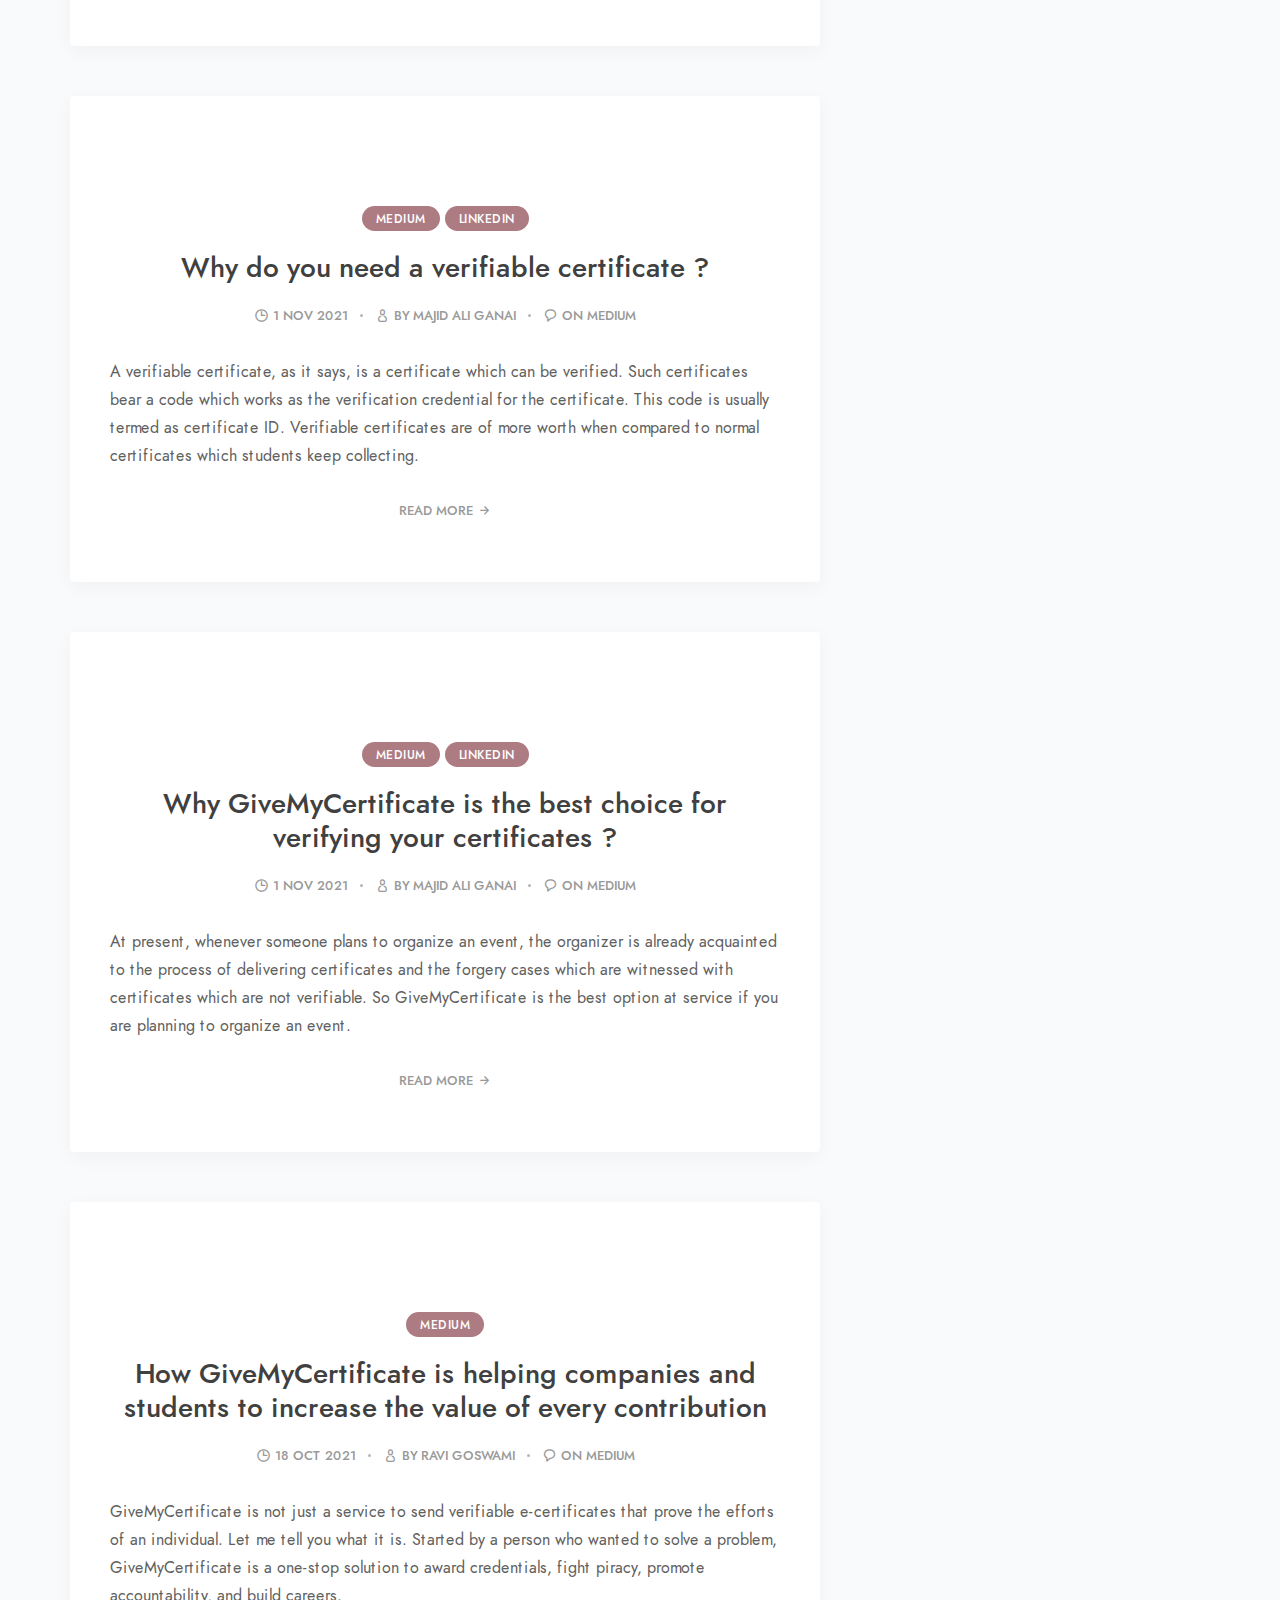
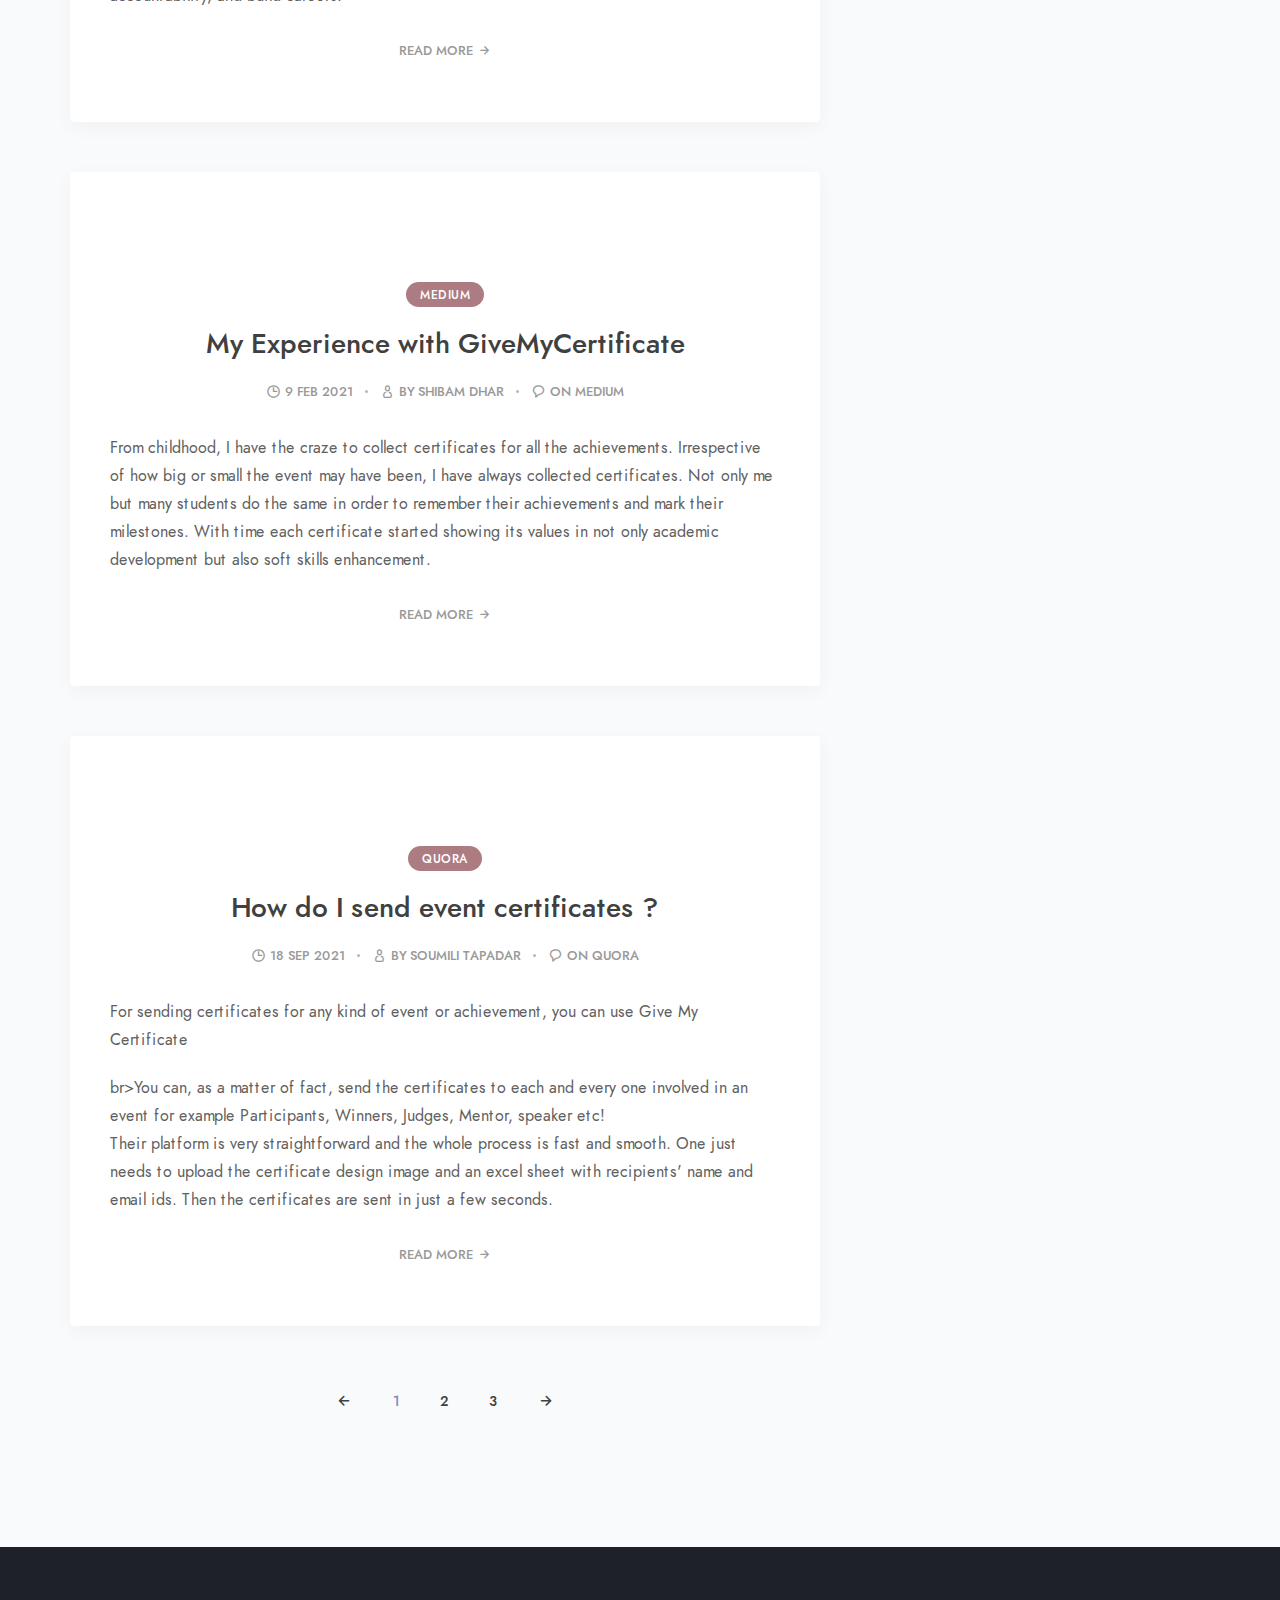
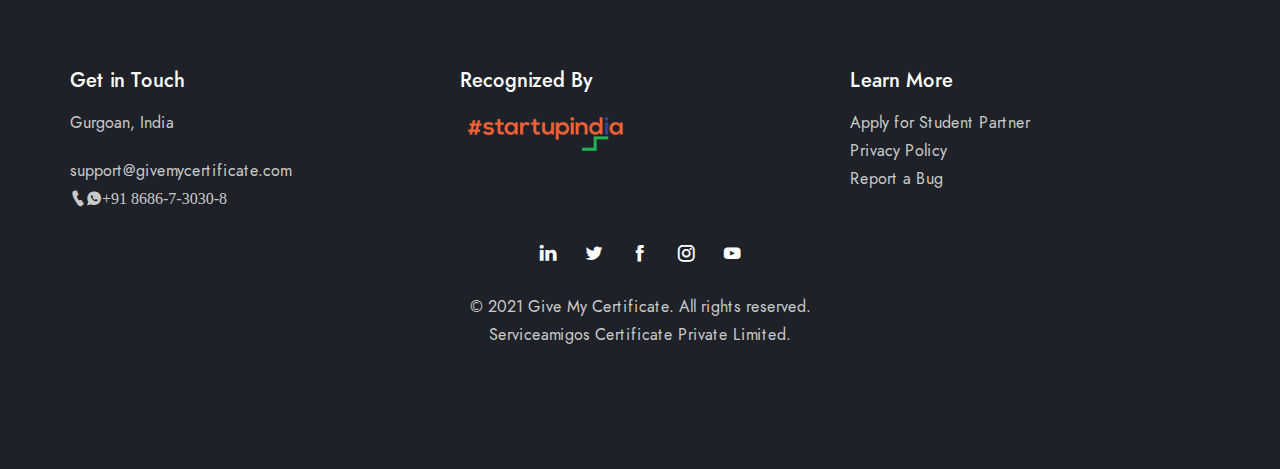
==== commit 3e8508ae: "Blog 13" ====
--- a/index.html
+++ b/index.html
@@ -63,6 +63,27 @@
           <div class="col-lg-8">
             <div class="blog classic-view boxed">
 
+              <!-- post 13 -->
+              <div class="post">
+                <div class="box bg-white shadow">
+                <figure class="overlay overlay1 rounded"><a href="https://medium.com/@www.majidali2001/how-to-send-webinar-certificates-online-5779a92e5dd8" target="_blank"><img src="https://miro.medium.com/max/1400/1*O0OtjqaixSuseDaSgCgIcA.png" alt="" /></a>
+                  <figcaption>
+                    <h5 class="from-top mb-0">Read More</h5>
+                  </figcaption>
+                </figure>
+                <div class="space40"></div>
+                <div class="post-content">
+                  <div class="category text-center"><a href="https://medium.com/@www.majidali2001/how-to-send-webinar-certificates-online-5779a92e5dd8" class="badge badge-pill bg-hibiscus">Medium</a> </div>
+                  <h2 class="post-title text-center"><a href="https://medium.com/@www.majidali2001/how-to-send-webinar-certificates-online-5779a92e5dd8" target="_blank">How to send webinar certificates online?</a></h2>
+                  <div class="meta text-center"><span class="date"><i class="jam jam-clock"></i>19 Jan 2022</span><span class="author"><i class="jam jam-user"></i><a href="#" target="_blank">By Majid Ali Ganai</a></span><span class="comments"><i class="jam jam-message-alt"></i><a href="#">on Medium</a></span></div>
+                  <p>We all know what a certificate is. Certificates are created and delivered everyday for various tasks. These certificates on sharing over different platforms increase the presence of an organization. However, all certificates do not carry the same value and same authenticity. In recent years, many fraudulent cases were witnessed. Thus it has become a need to create and send verifiable certificates. <a href="www.givemycertificate.com">www.givemycertificate.com</a></p>
+                  <div class="text-center"><a href="https://medium.com/@www.majidali2001/how-to-send-webinar-certificates-online-5779a92e5dd8" target="_blank" class="more">Read more</a></div>
+                </div>
+                </div>
+                <!-- /.post-content -->
+              </div>
+              <!-- /.post -->
+
               <!-- post 12 -->
               <div class="post">
                 <div class="box bg-white shadow">
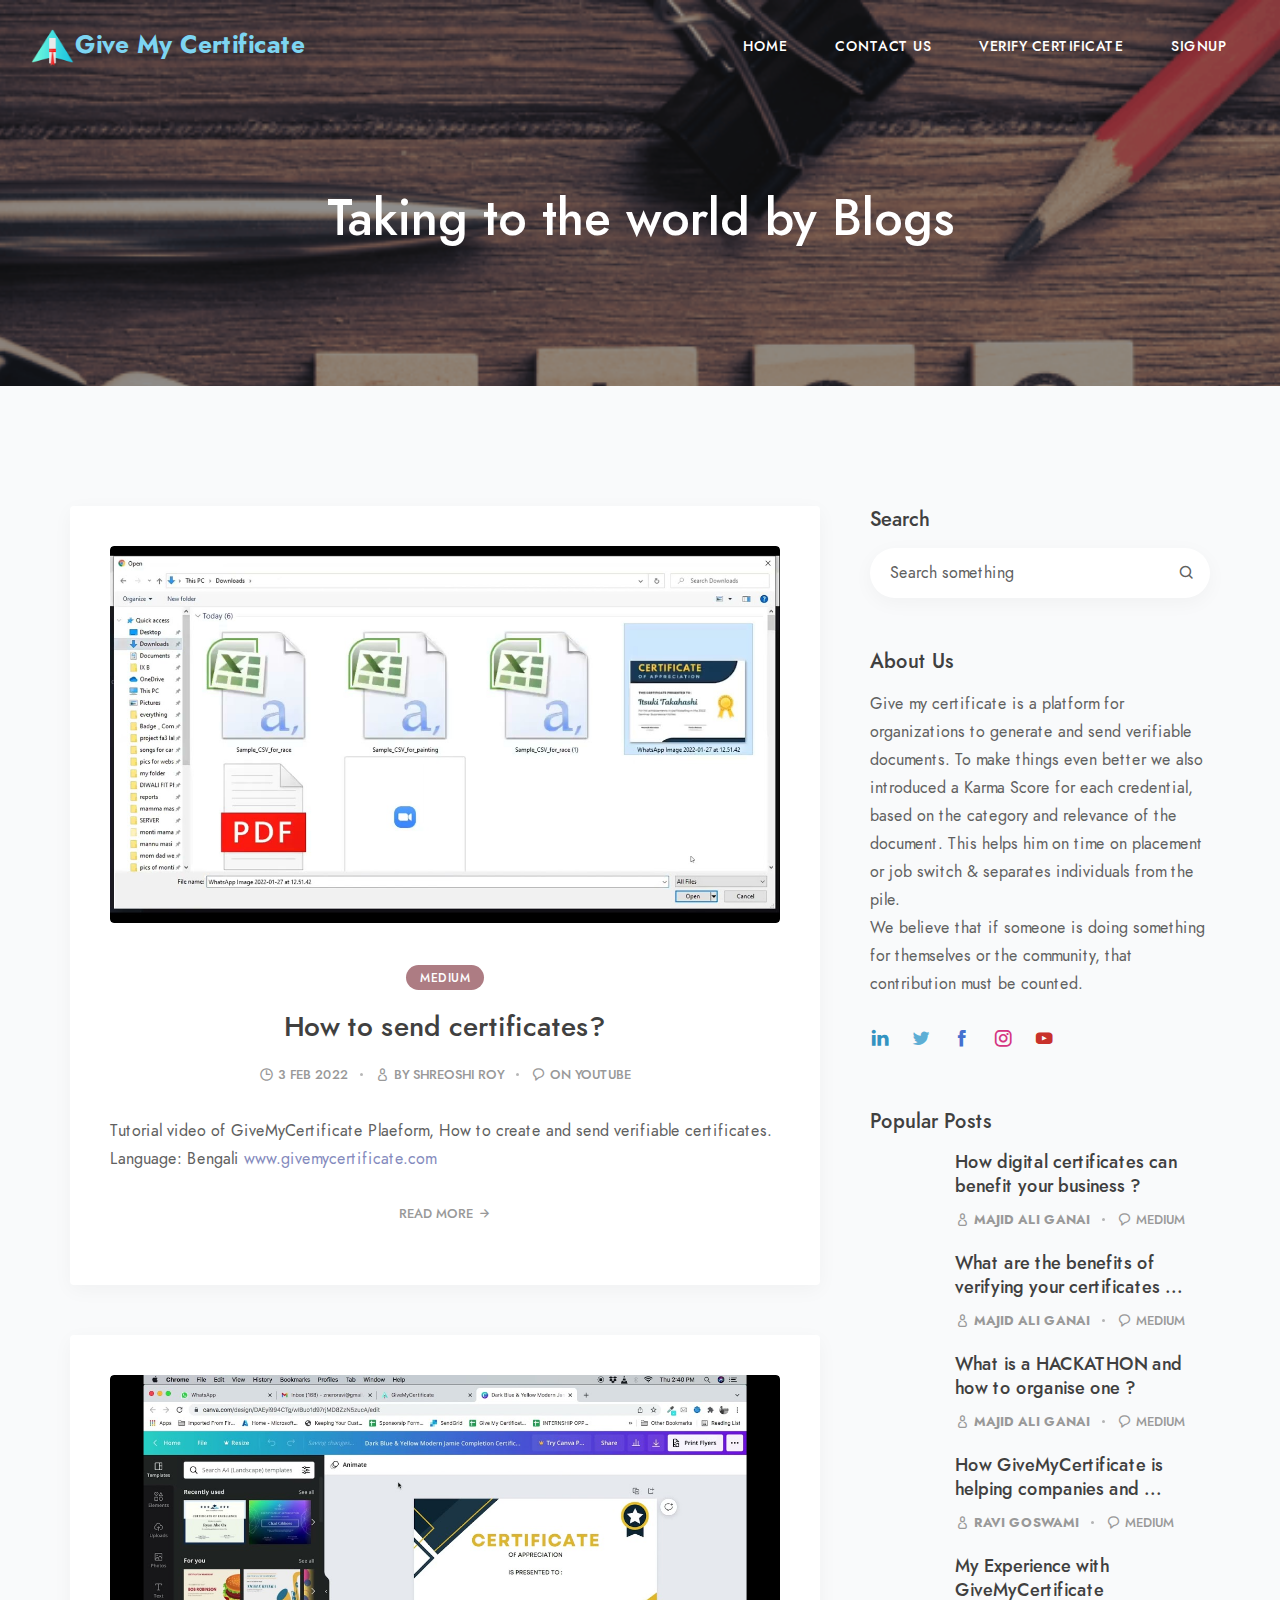
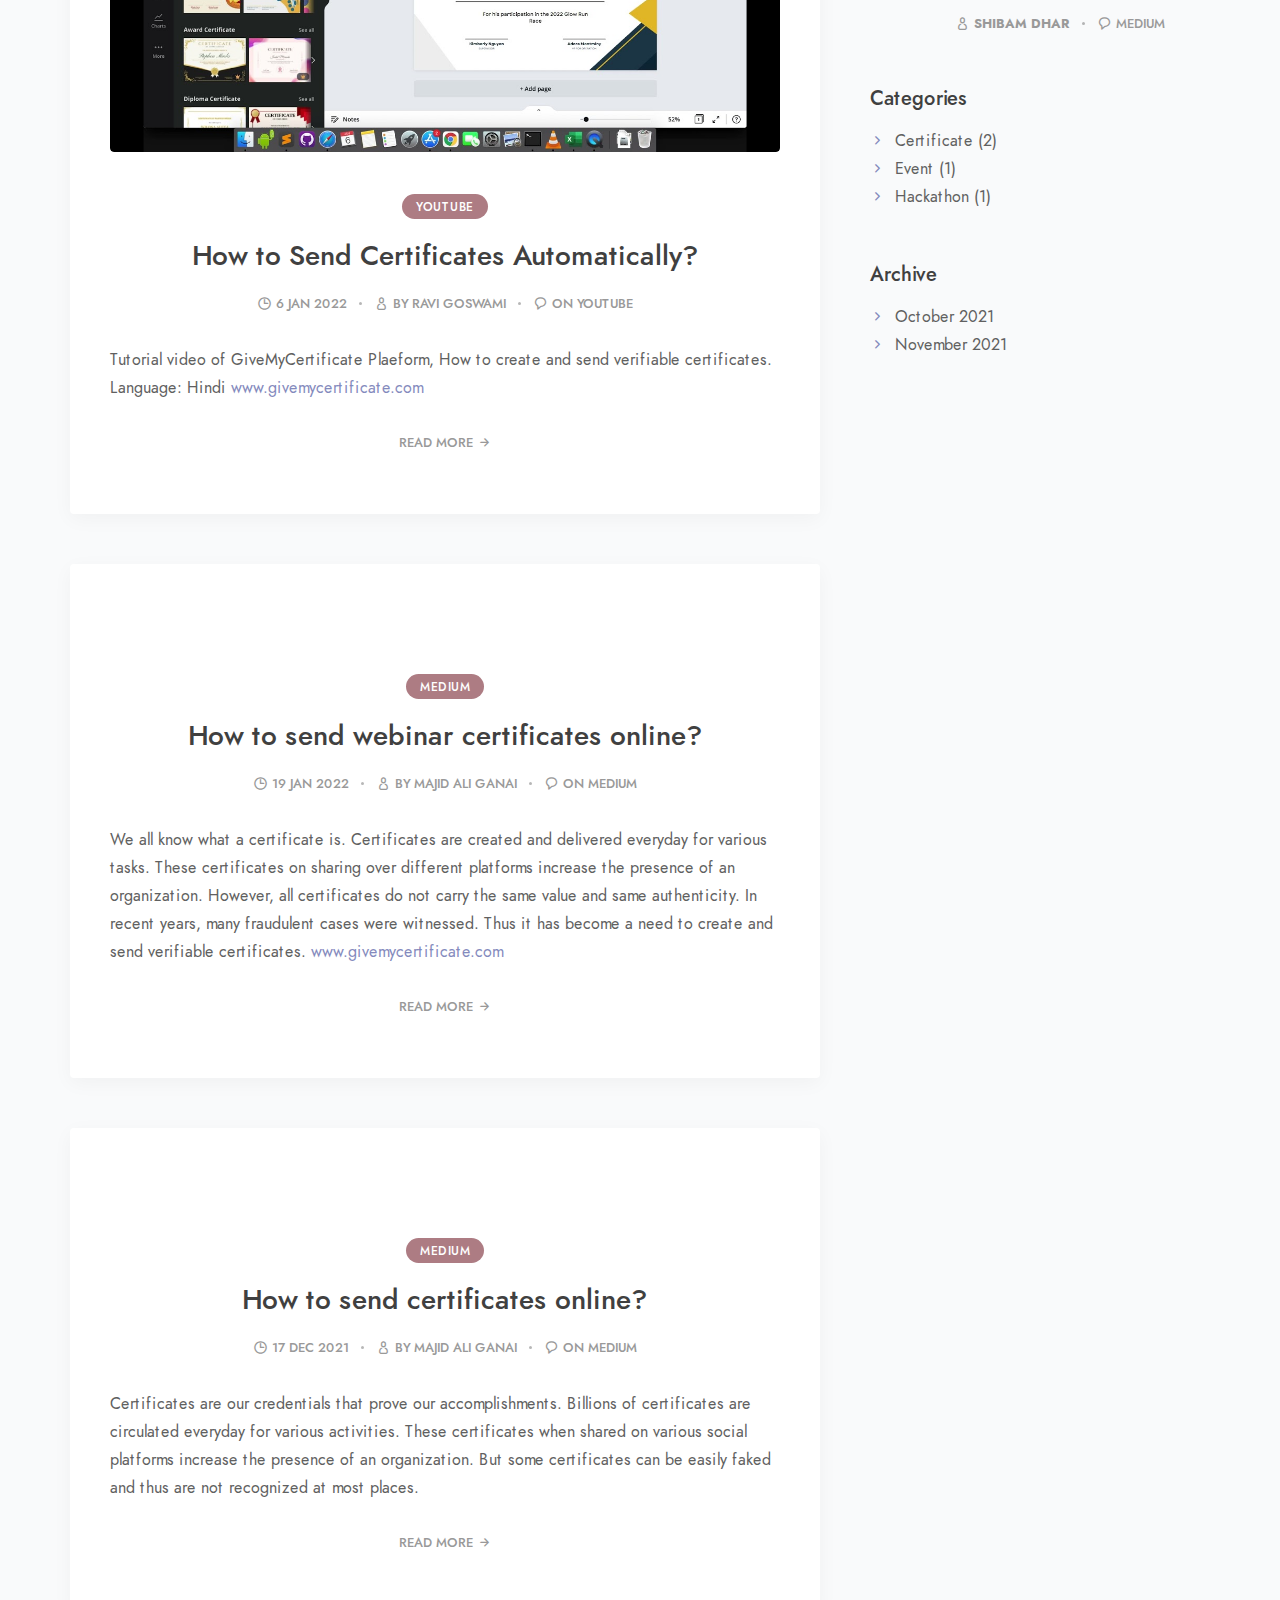
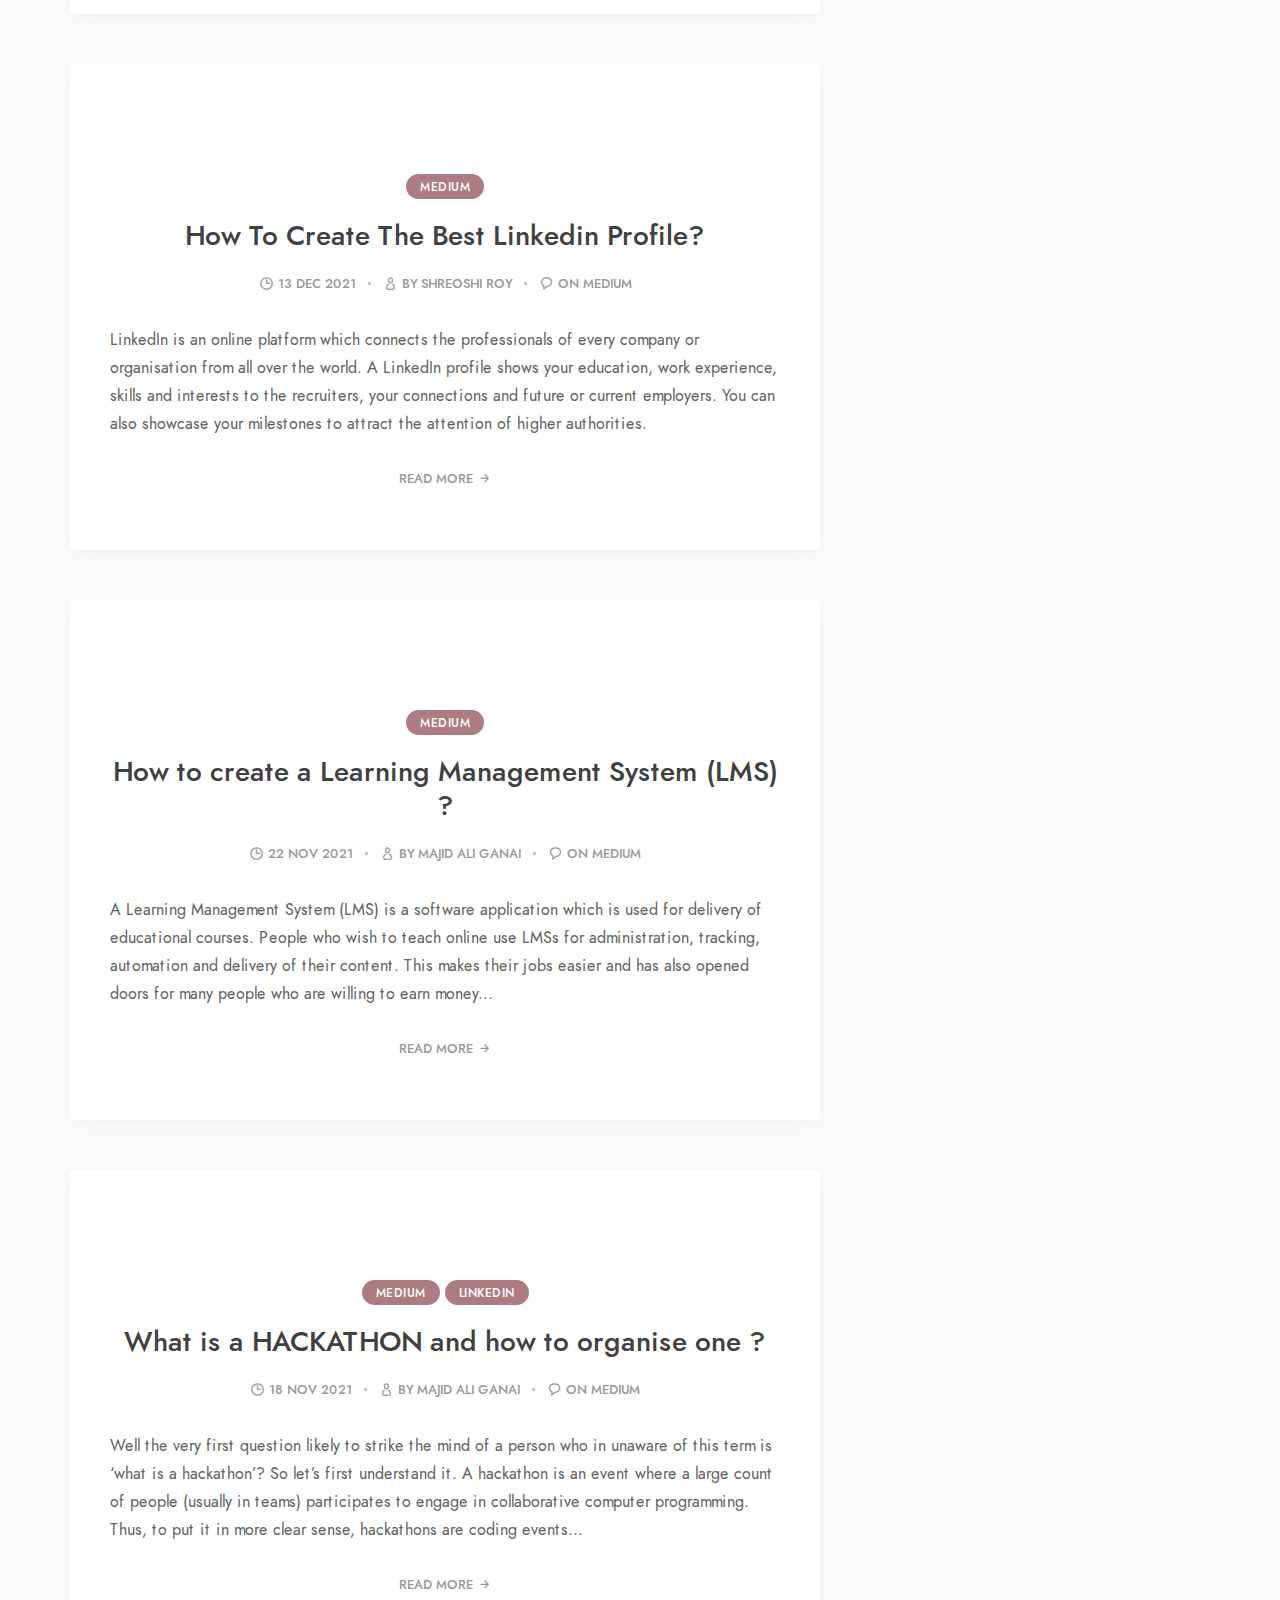
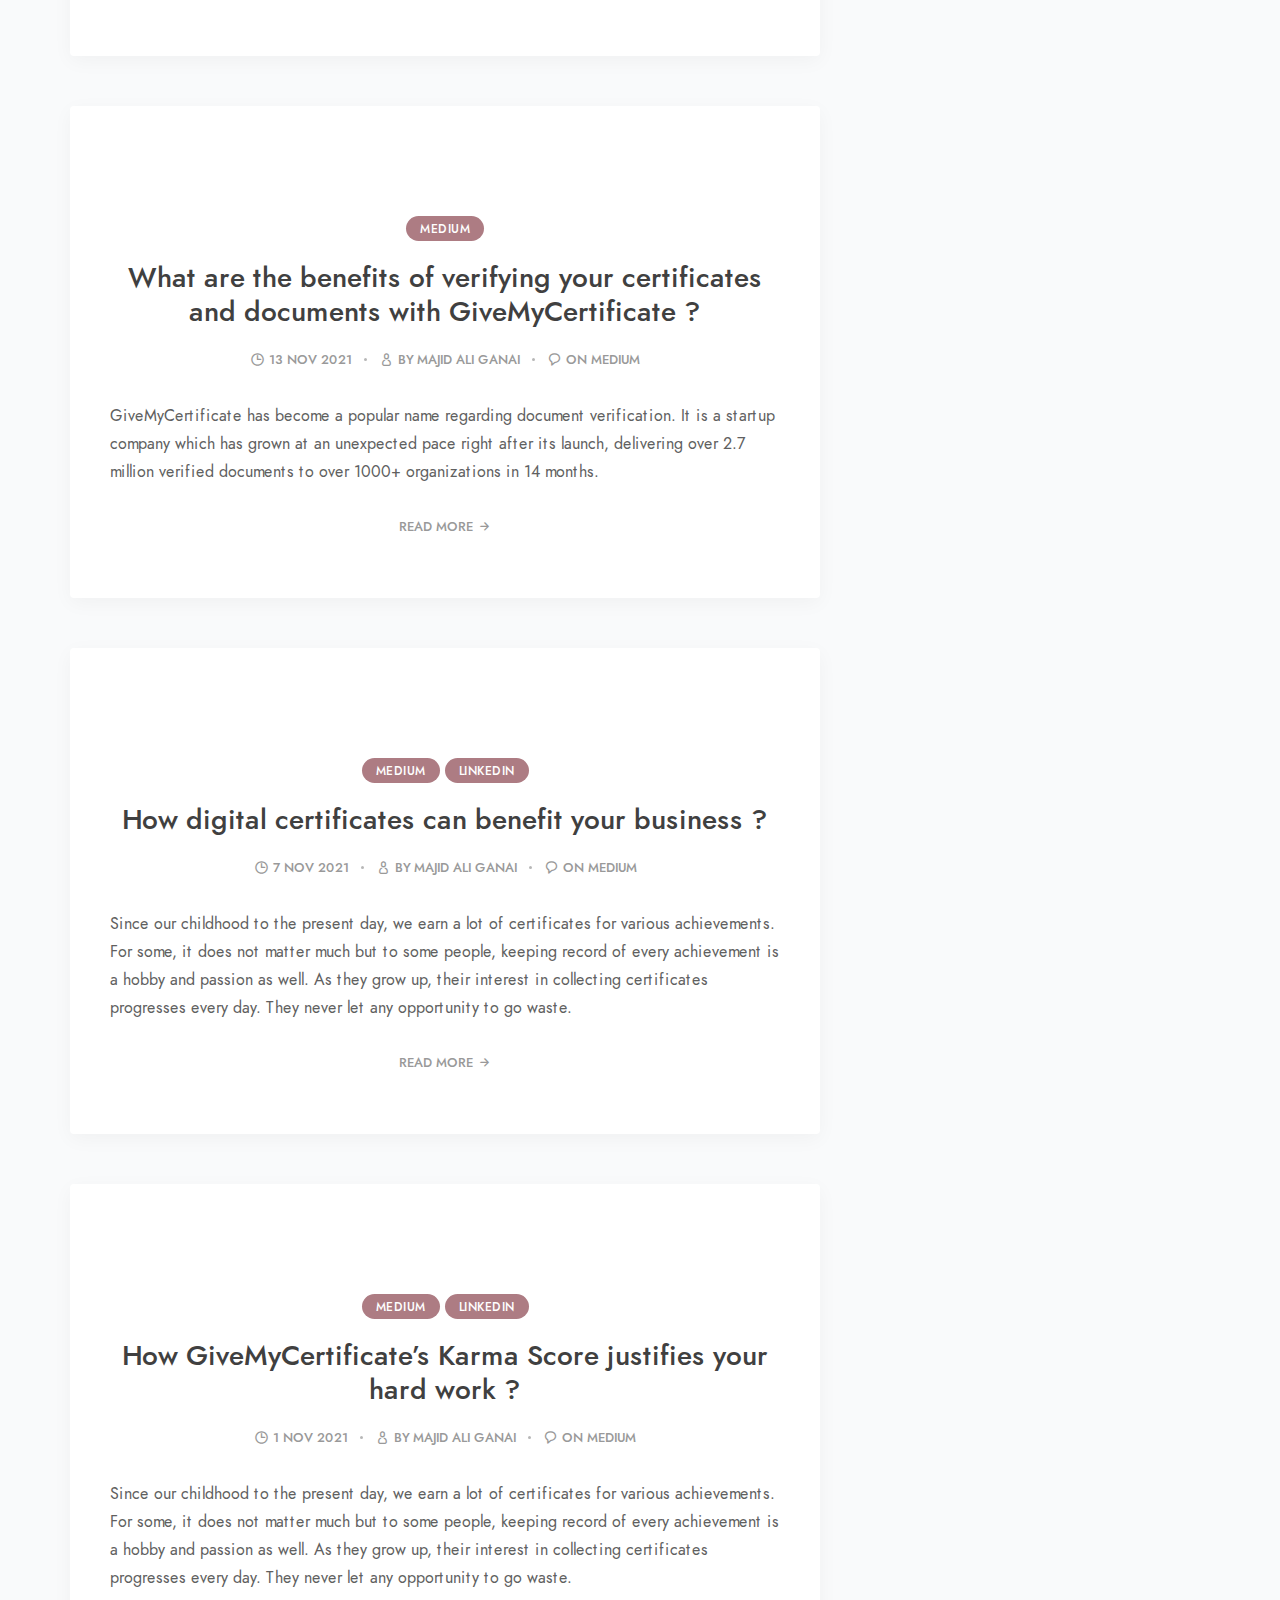
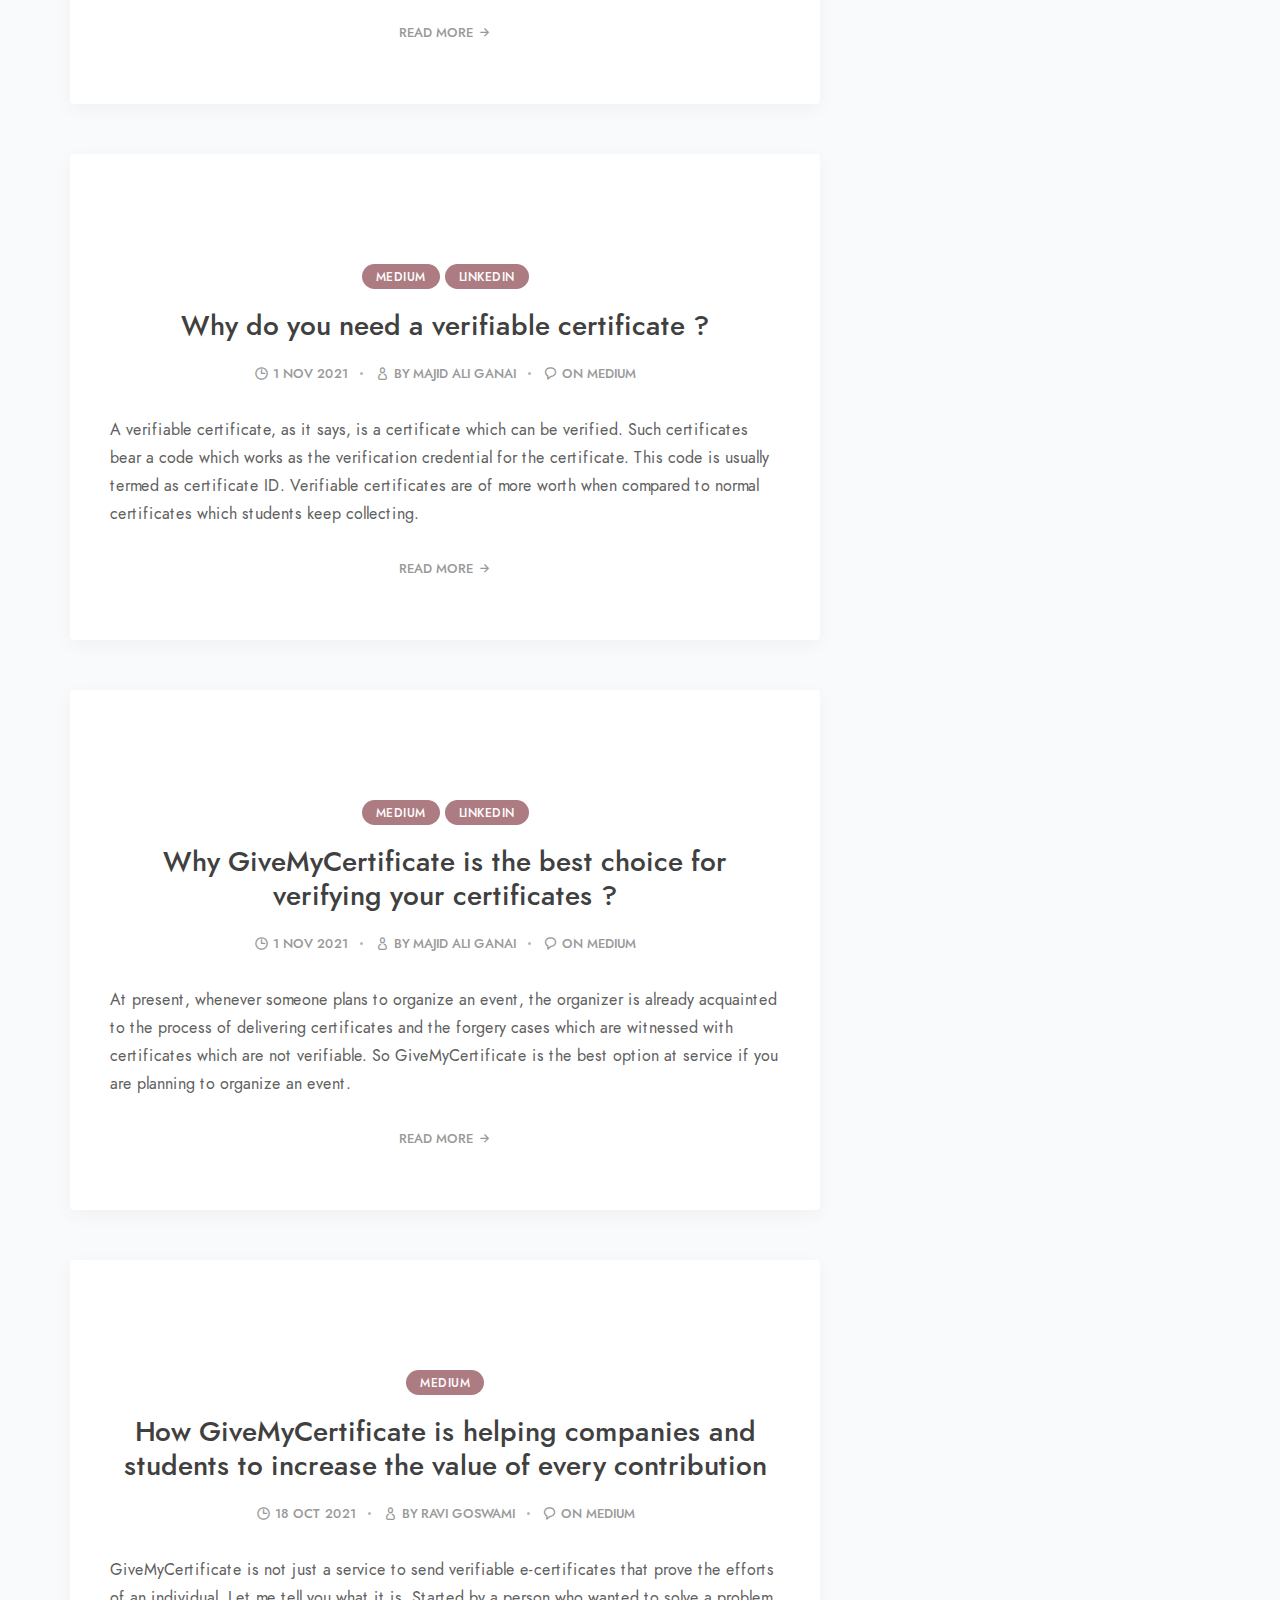
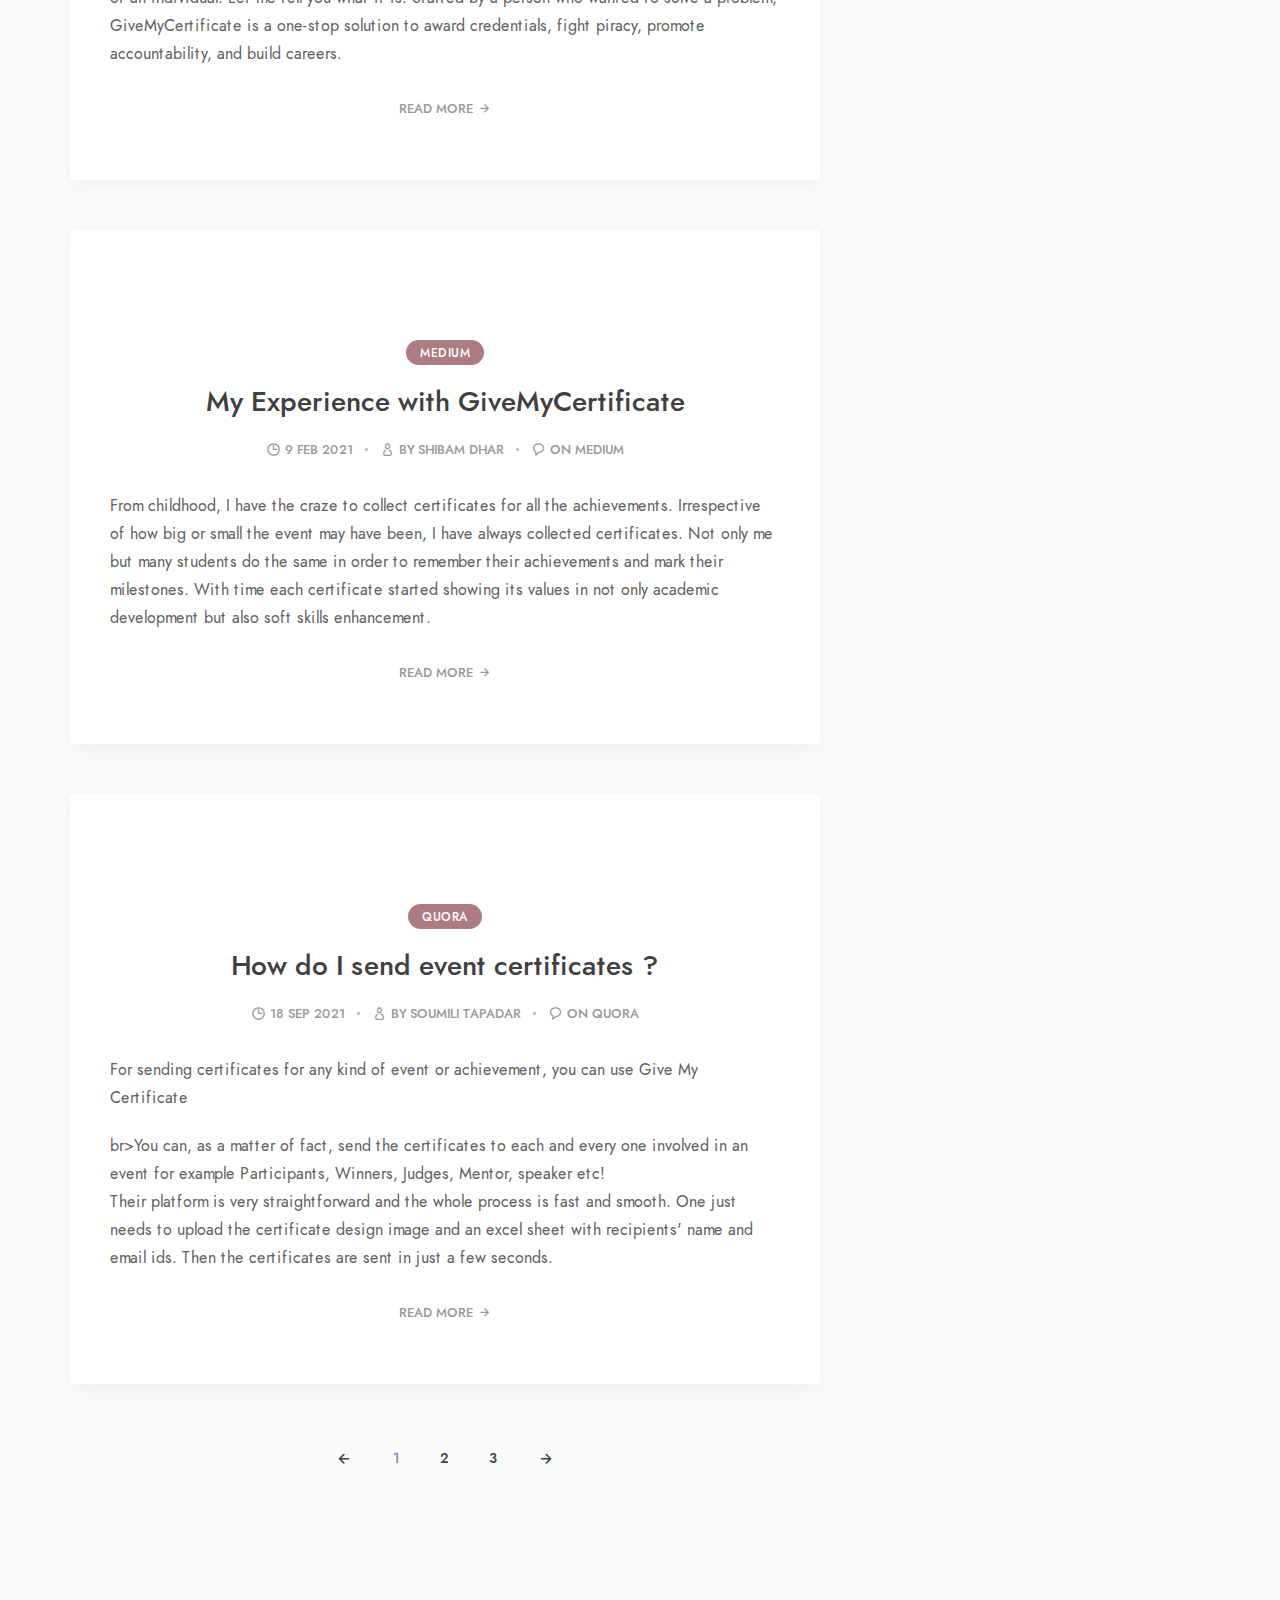
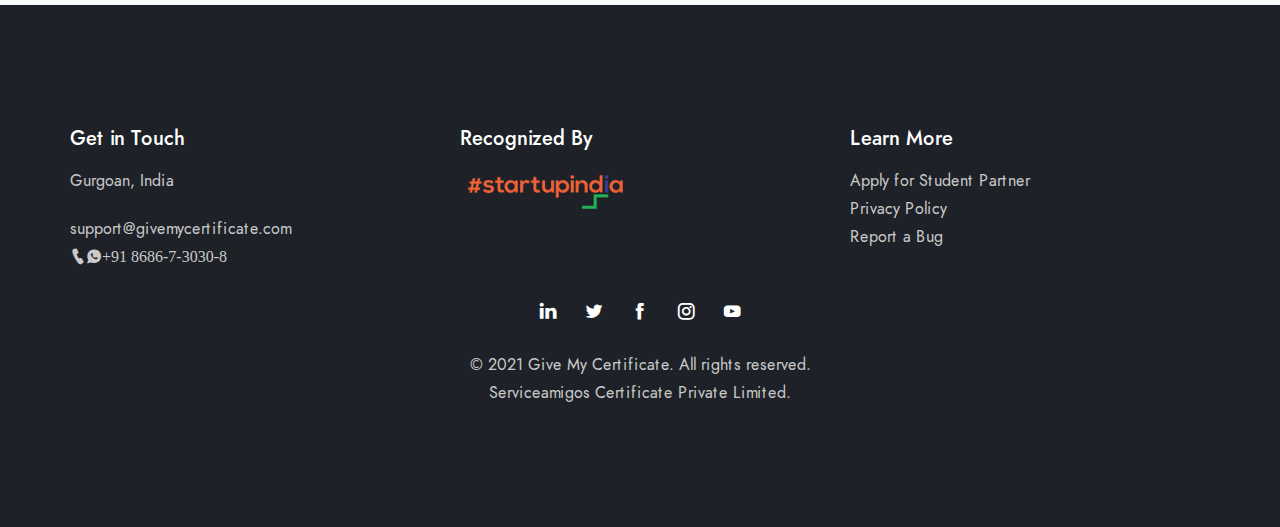
==== commit 5df380f5: "Post 14 and 15" ====
--- a/index.html
+++ b/index.html
@@ -63,6 +63,50 @@
           <div class="col-lg-8">
             <div class="blog classic-view boxed">
 
+
+              <!-- post 15 Youtube Video -->
+              <div class="post">
+                <div class="box bg-white shadow">
+                <figure class="overlay overlay1 rounded"><a href="https://www.youtube.com/watch?v=NT6oBSKhkfM" target="_blank"><img src="images/video/vd2.jpeg" alt="" /></a>
+                  <figcaption>
+                    <h5 class="from-top mb-0">Read More</h5>
+                  </figcaption>
+                </figure>
+                <div class="space40"></div>
+                <div class="post-content">
+                  <div class="category text-center"><a href="https://www.youtube.com/watch?v=NT6oBSKhkfM" class="badge badge-pill bg-hibiscus">Medium</a> </div>
+                  <h2 class="post-title text-center"><a href="https://www.youtube.com/watch?v=NT6oBSKhkfM" target="_blank">How to send certificates?</a></h2>
+                  <div class="meta text-center"><span class="date"><i class="jam jam-clock"></i>3 Feb 2022</span><span class="author"><i class="jam jam-user"></i><a href="#" target="_blank">By SHREOSHI ROY</a></span><span class="comments"><i class="jam jam-message-alt"></i><a href="#">on Youtube</a></span></div>
+                  <p>Tutorial video of GiveMyCertificate Plaeform, How to create and send verifiable certificates.<br>Language: Bengali <a href="www.givemycertificate.com">www.givemycertificate.com</a></p>
+                  <div class="text-center"><a href="https://www.youtube.com/watch?v=NT6oBSKhkfM" target="_blank" class="more">Read more</a></div>
+                </div>
+                </div>
+                <!-- /.post-content -->
+              </div>
+              <!-- /.post -->
+
+
+              <!-- post 14 Youtube Video -->
+              <div class="post">
+                <div class="box bg-white shadow">
+                <figure class="overlay overlay1 rounded"><a href="https://youtu.be/sCS0rIJCO-Q" target="_blank"><img src="images/video/vd1.jpeg" alt="" /></a>
+                  <figcaption>
+                    <h5 class="from-top mb-0">Read More</h5>
+                  </figcaption>
+                </figure>
+                <div class="space40"></div>
+                <div class="post-content">
+                  <div class="category text-center"><a href="https://youtu.be/sCS0rIJCO-Q" class="badge badge-pill bg-hibiscus">Youtube</a> </div>
+                  <h2 class="post-title text-center"><a href="https://www.youtube.com/watch?v=NT6oBSKhkfM" target="_blank">How to Send Certificates Automatically?</a></h2>
+                  <div class="meta text-center"><span class="date"><i class="jam jam-clock"></i>6 Jan 2022</span><span class="author"><i class="jam jam-user"></i><a href="#" target="_blank">By Ravi Goswami</a></span><span class="comments"><i class="jam jam-message-alt"></i><a href="#">on Youtube</a></span></div>
+                  <p>Tutorial video of GiveMyCertificate Plaeform, How to create and send verifiable certificates.<br>Language: Hindi <a href="www.givemycertificate.com">www.givemycertificate.com</a></p>
+                  <div class="text-center"><a href="https://youtu.be/sCS0rIJCO-Q" target="_blank" class="more">Read more</a></div>
+                </div>
+                </div>
+                <!-- /.post-content -->
+              </div>
+              <!-- /.post -->
+
               <!-- post 13 -->
               <div class="post">
                 <div class="box bg-white shadow">
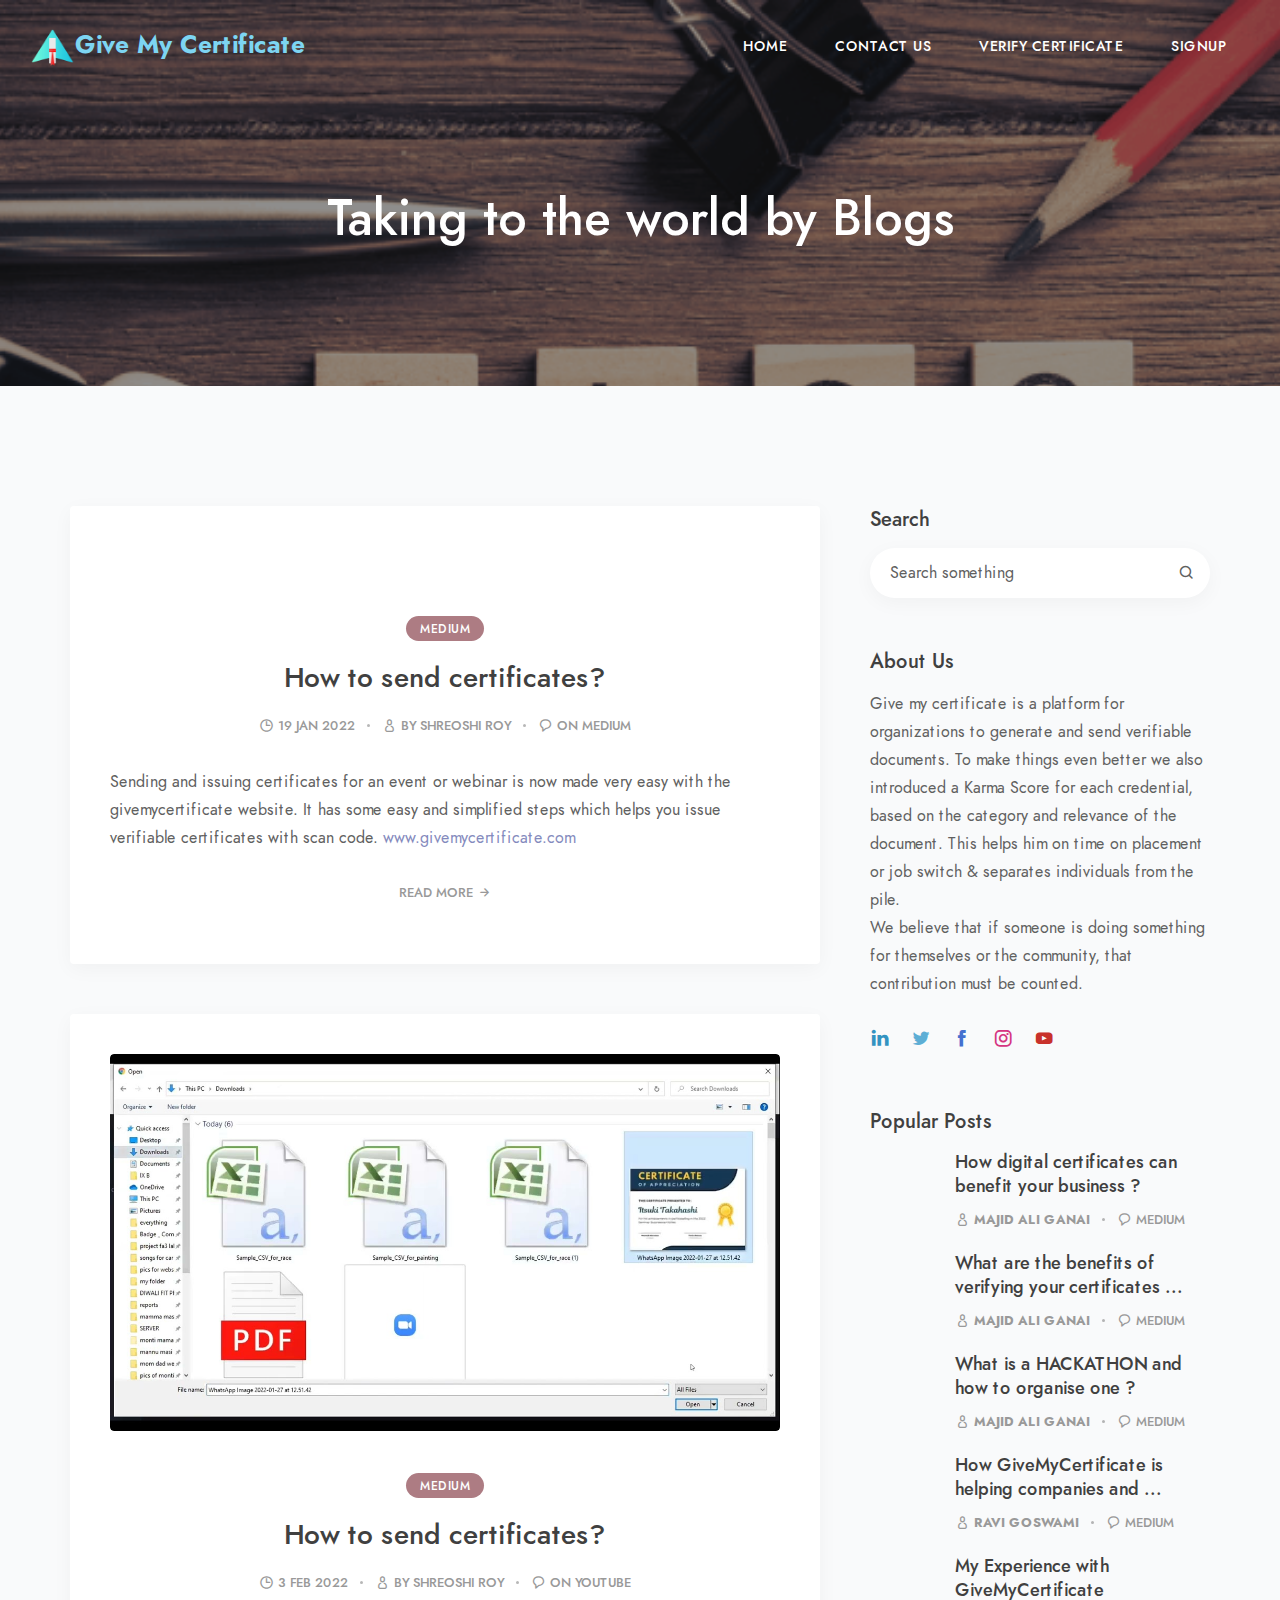
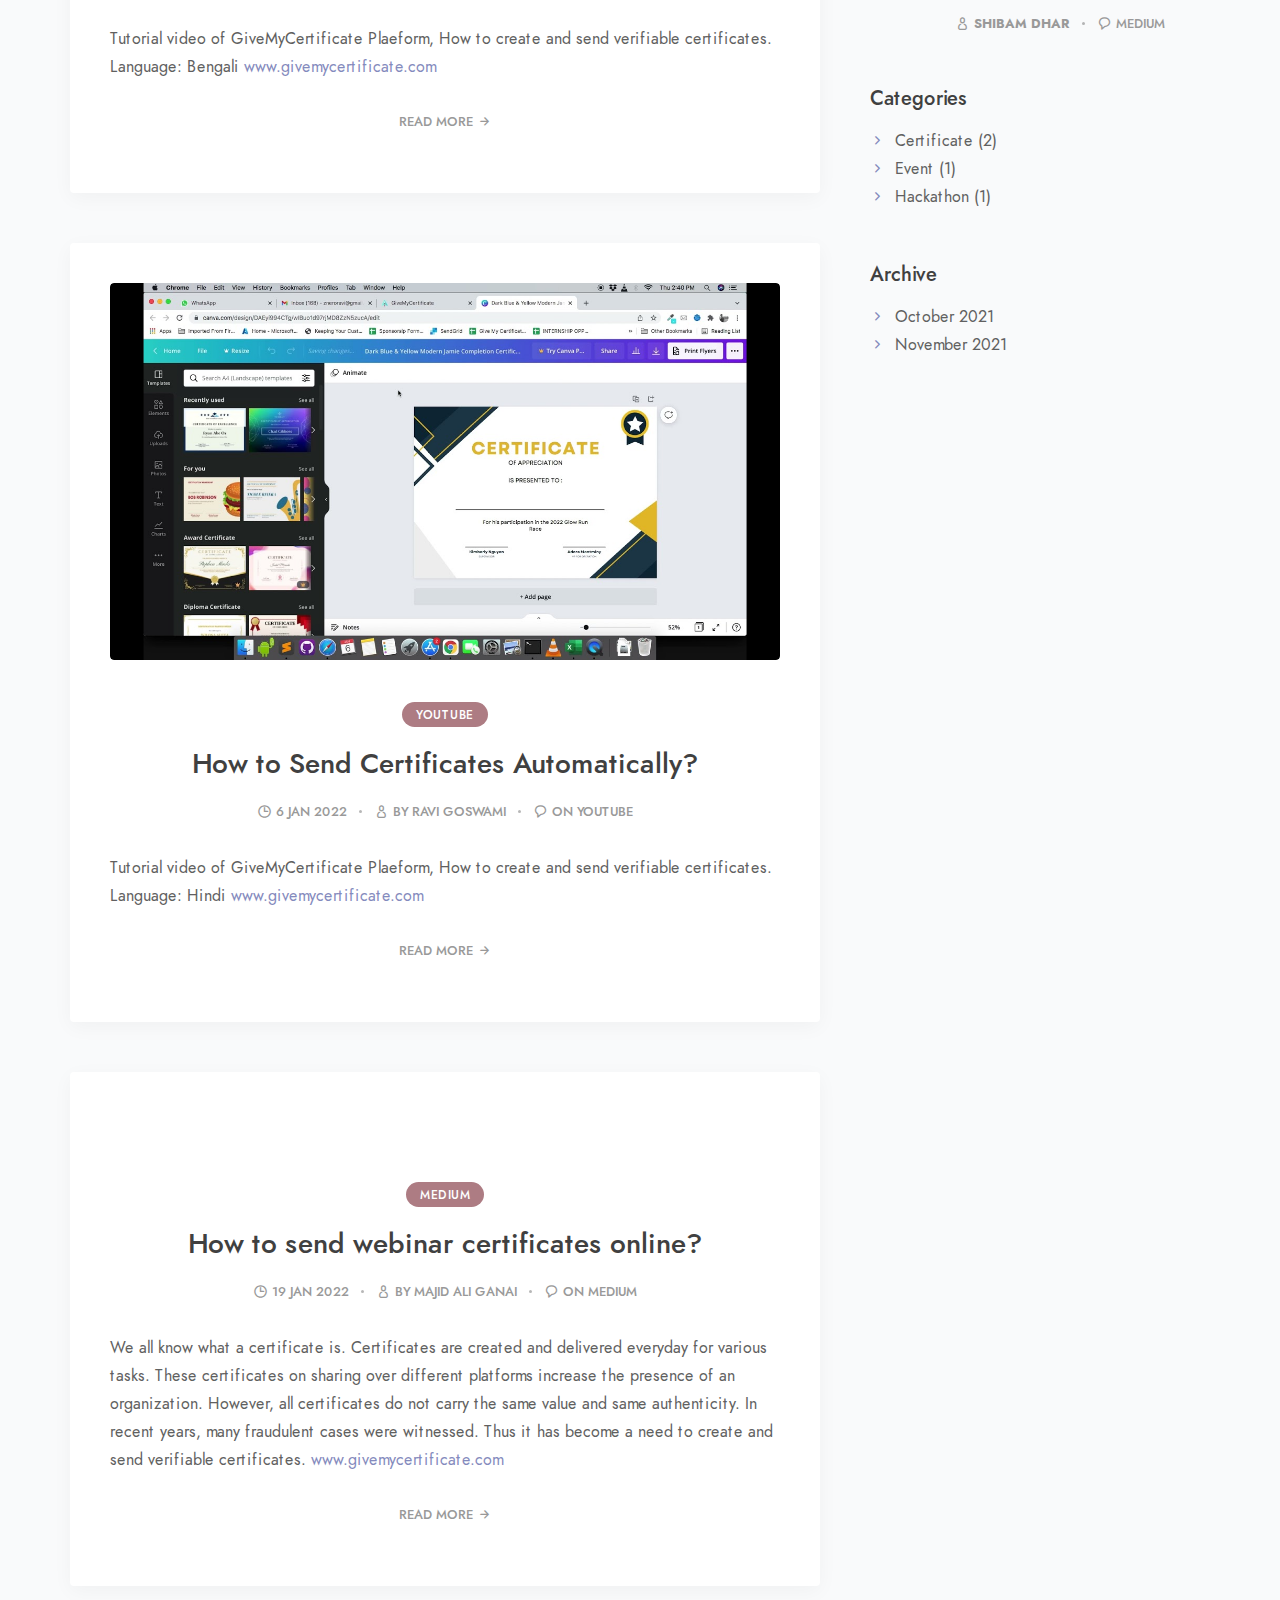
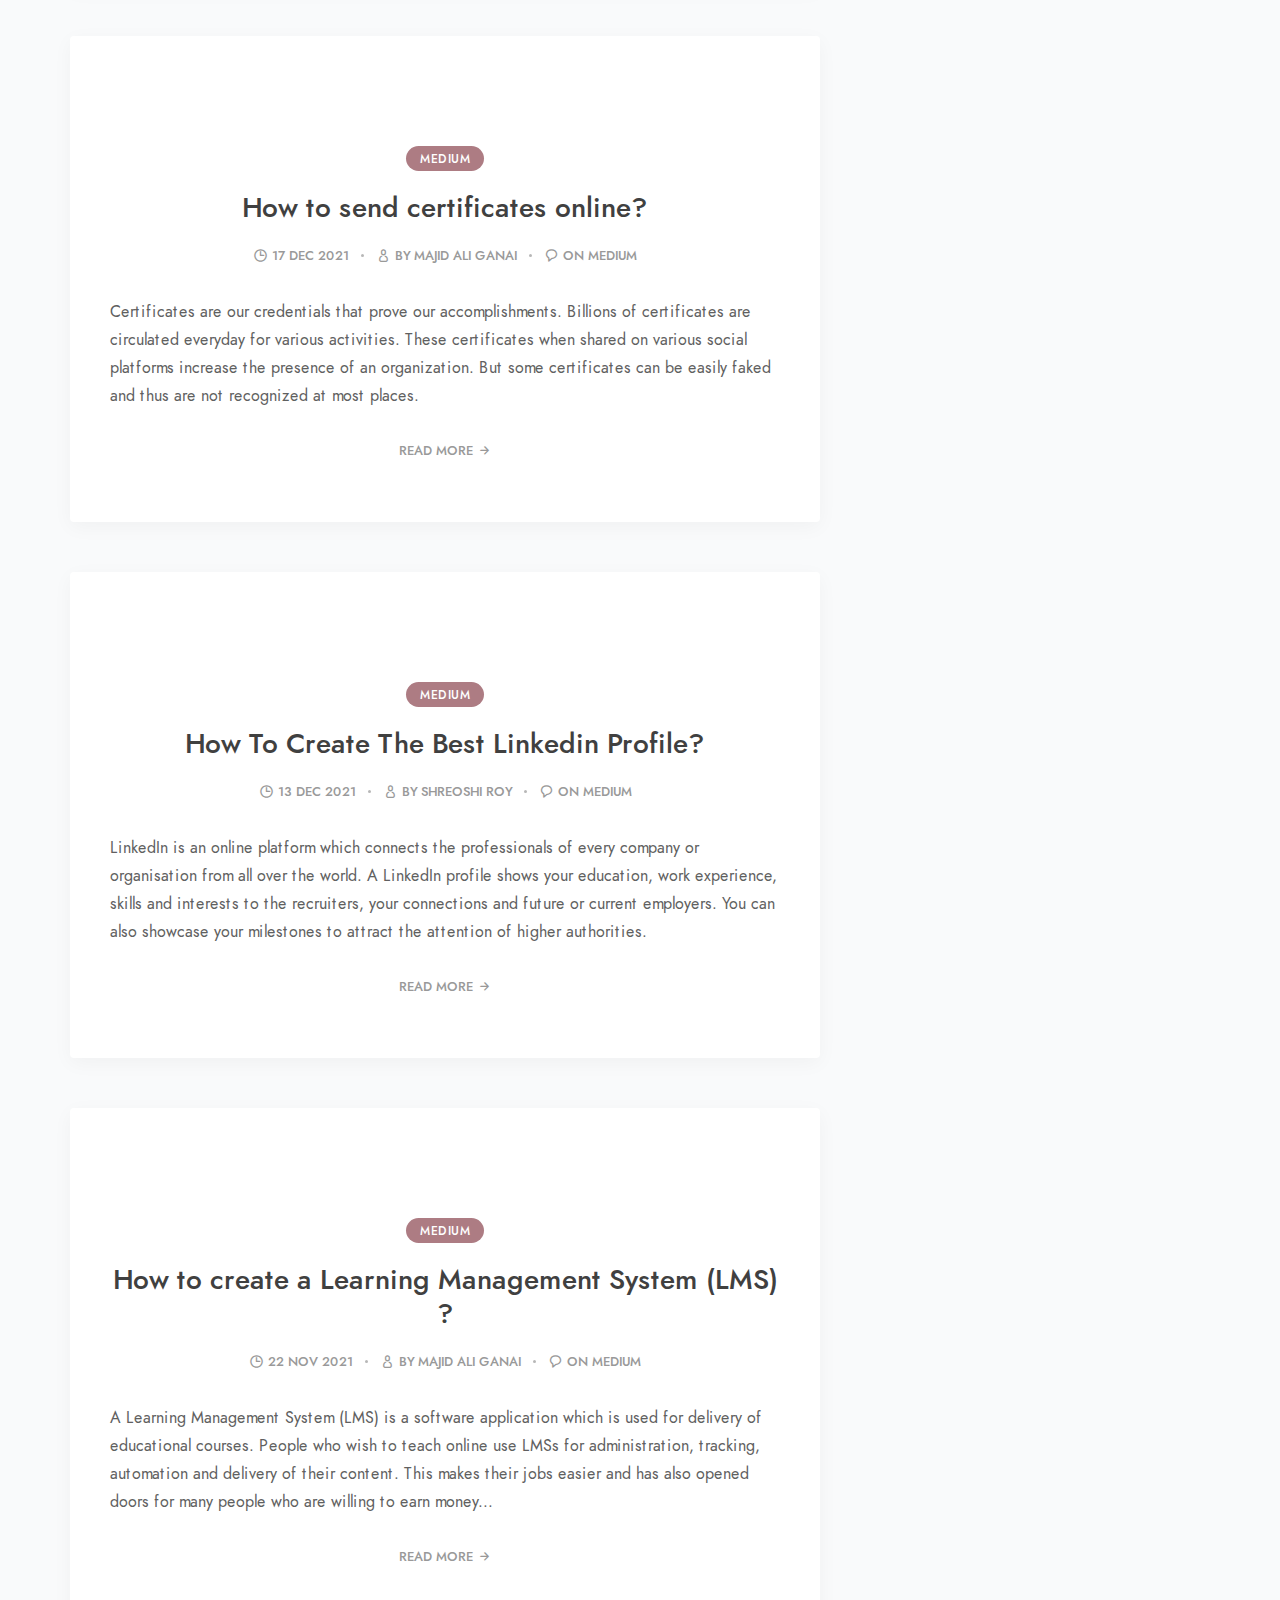
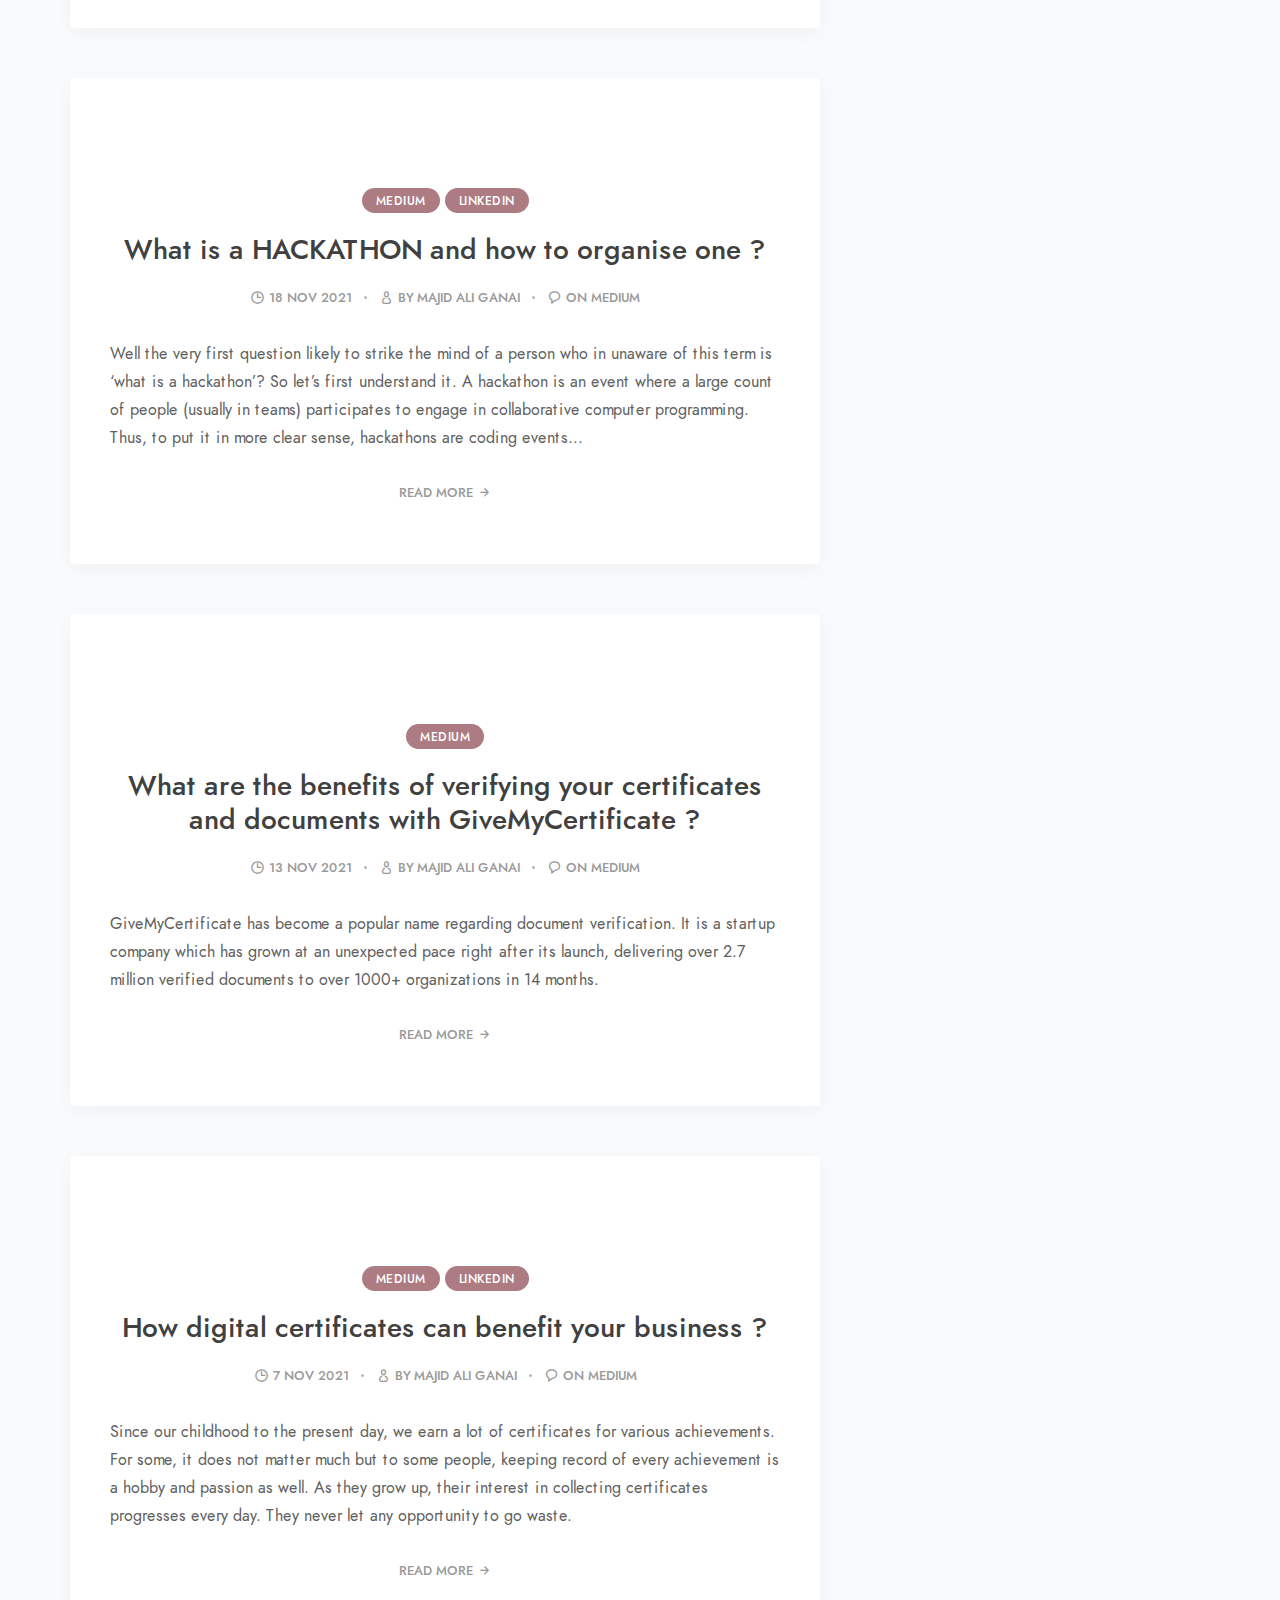
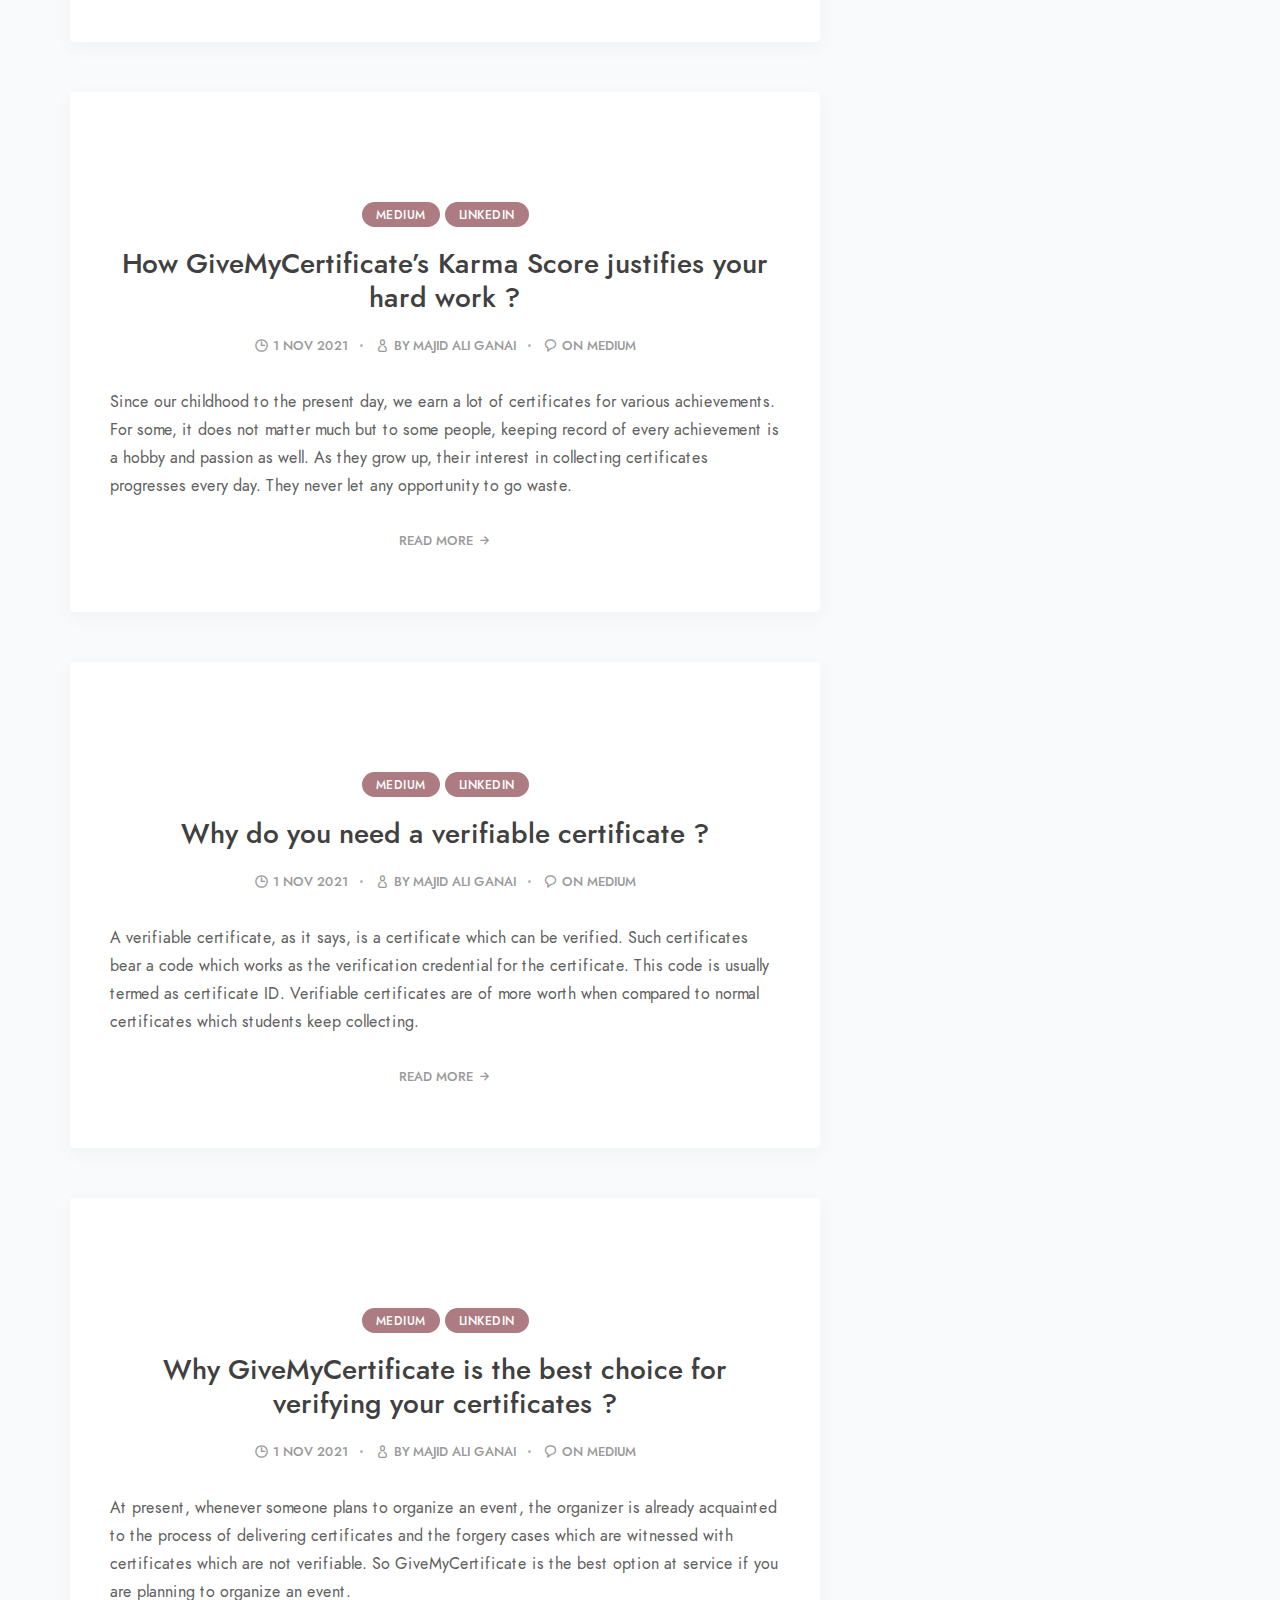
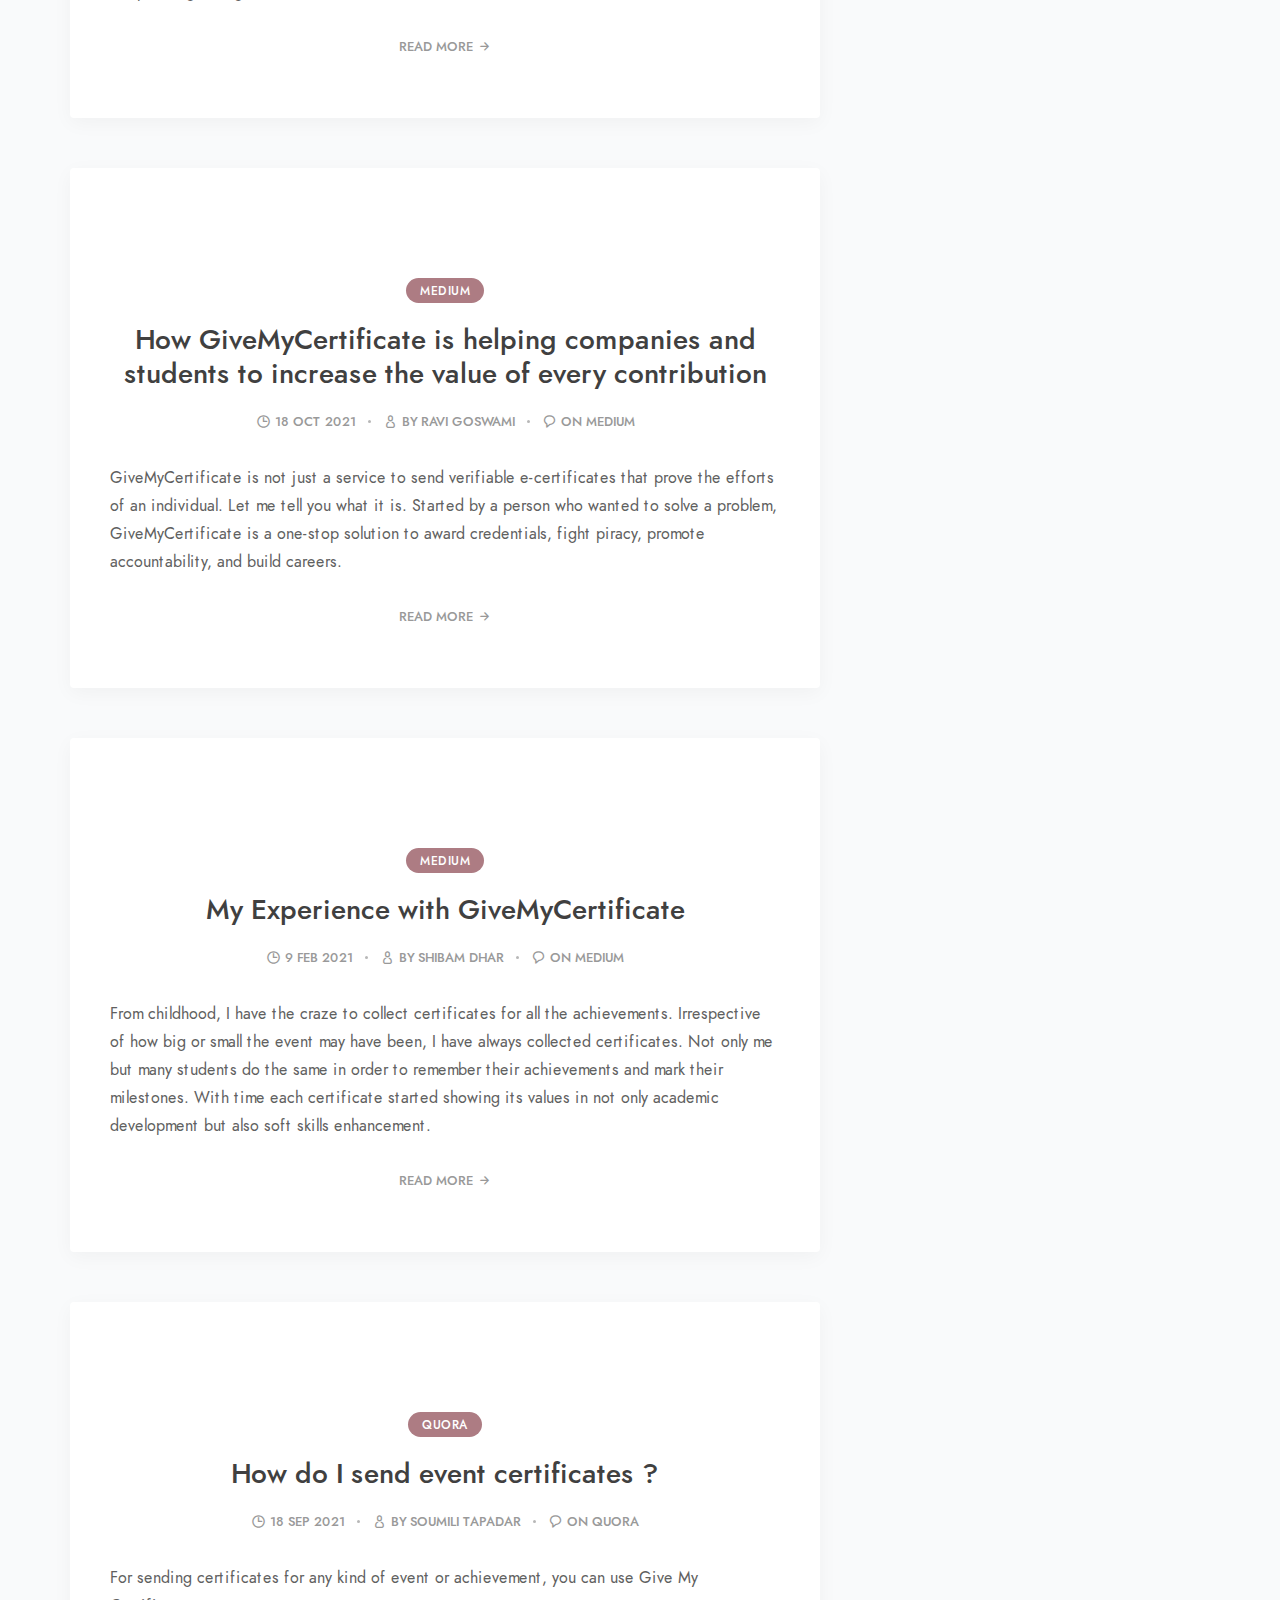
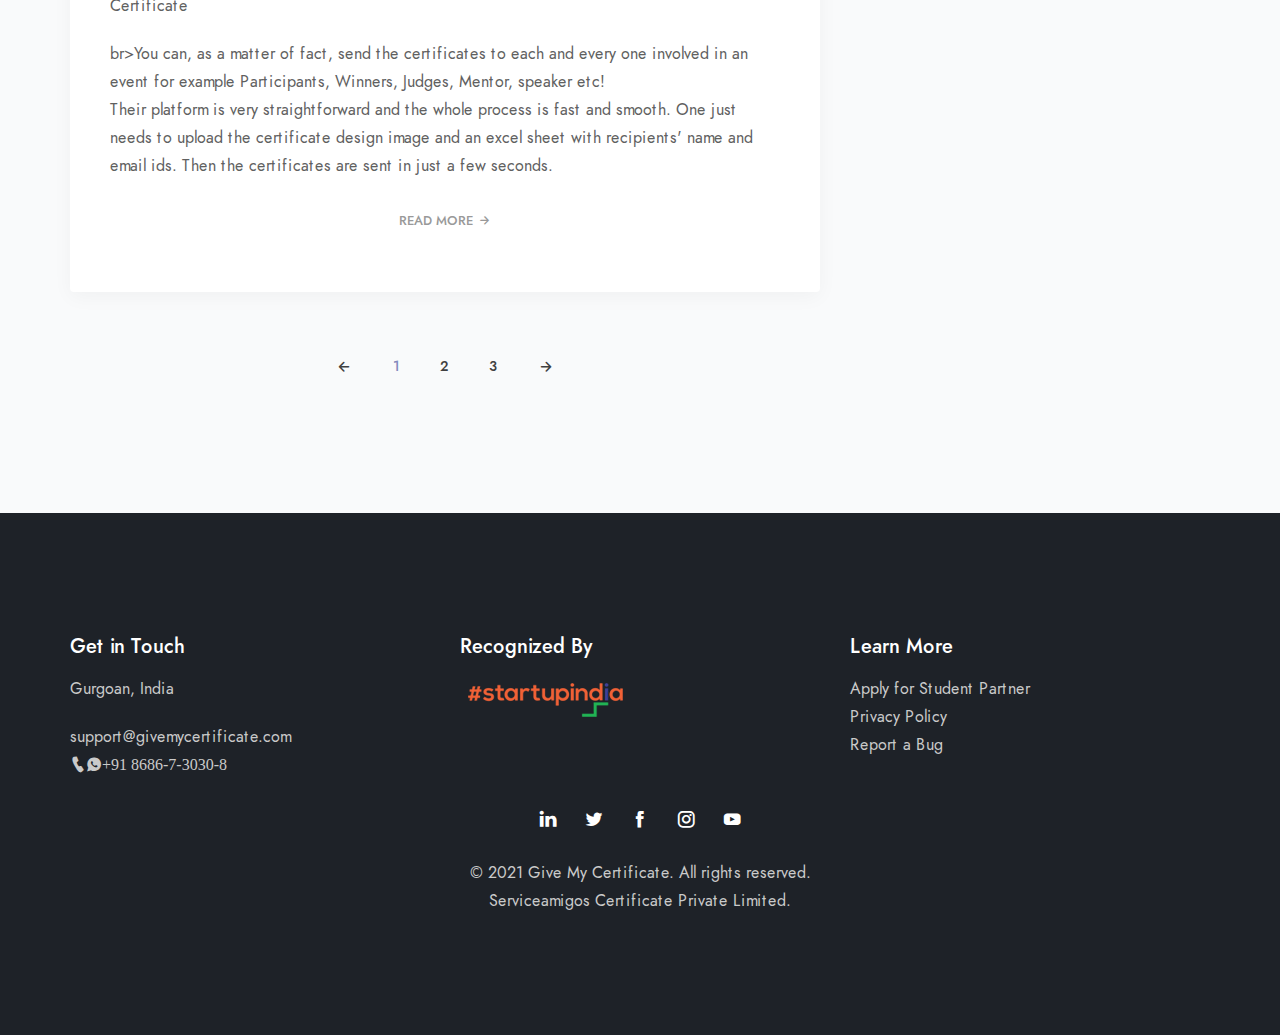
==== commit f37c6f77: "Blog Post 16" ====
--- a/index.html
+++ b/index.html
@@ -64,6 +64,28 @@
             <div class="blog classic-view boxed">
 
 
+              <!-- post 16 -->
+              <div class="post">
+                <div class="box bg-white shadow">
+                <figure class="overlay overlay1 rounded"><a href="https://medium.com/@shreoshi63/how-to-send-certificates-3c92e42747ea" target="_blank"><img src="https://miro.medium.com/max/1400/1*8AM8LAX5KTeoEjBqc1ppPg.jpeg" alt="" /></a>
+                  <figcaption>
+                    <h5 class="from-top mb-0">Read More</h5>
+                  </figcaption>
+                </figure>
+                <div class="space40"></div>
+                <div class="post-content">
+                  <div class="category text-center"><a href="https://medium.com/@shreoshi63/how-to-send-certificates-3c92e42747ea" class="badge badge-pill bg-hibiscus">Medium</a> </div>
+                  <h2 class="post-title text-center"><a href="https://medium.com/@shreoshi63/how-to-send-certificates-3c92e42747ea" target="_blank">How to send certificates?</a></h2>
+                  <div class="meta text-center"><span class="date"><i class="jam jam-clock"></i>19 Jan 2022</span><span class="author"><i class="jam jam-user"></i><a href="#" target="_blank">By Shreoshi Roy</a></span><span class="comments"><i class="jam jam-message-alt"></i><a href="#">on Medium</a></span></div>
+                  <p>Sending and issuing certificates for an event or webinar is now made very easy with the givemycertificate website. It has some easy and simplified steps which helps you issue verifiable certificates with scan code. <a href="www.givemycertificate.com">www.givemycertificate.com</a></p>
+                  <div class="text-center"><a href="https://medium.com/@shreoshi63/how-to-send-certificates-3c92e42747ea" target="_blank" class="more">Read more</a></div>
+                </div>
+                </div>
+                <!-- /.post-content -->
+              </div>
+              <!-- /.post -->
+
+
               <!-- post 15 Youtube Video -->
               <div class="post">
                 <div class="box bg-white shadow">
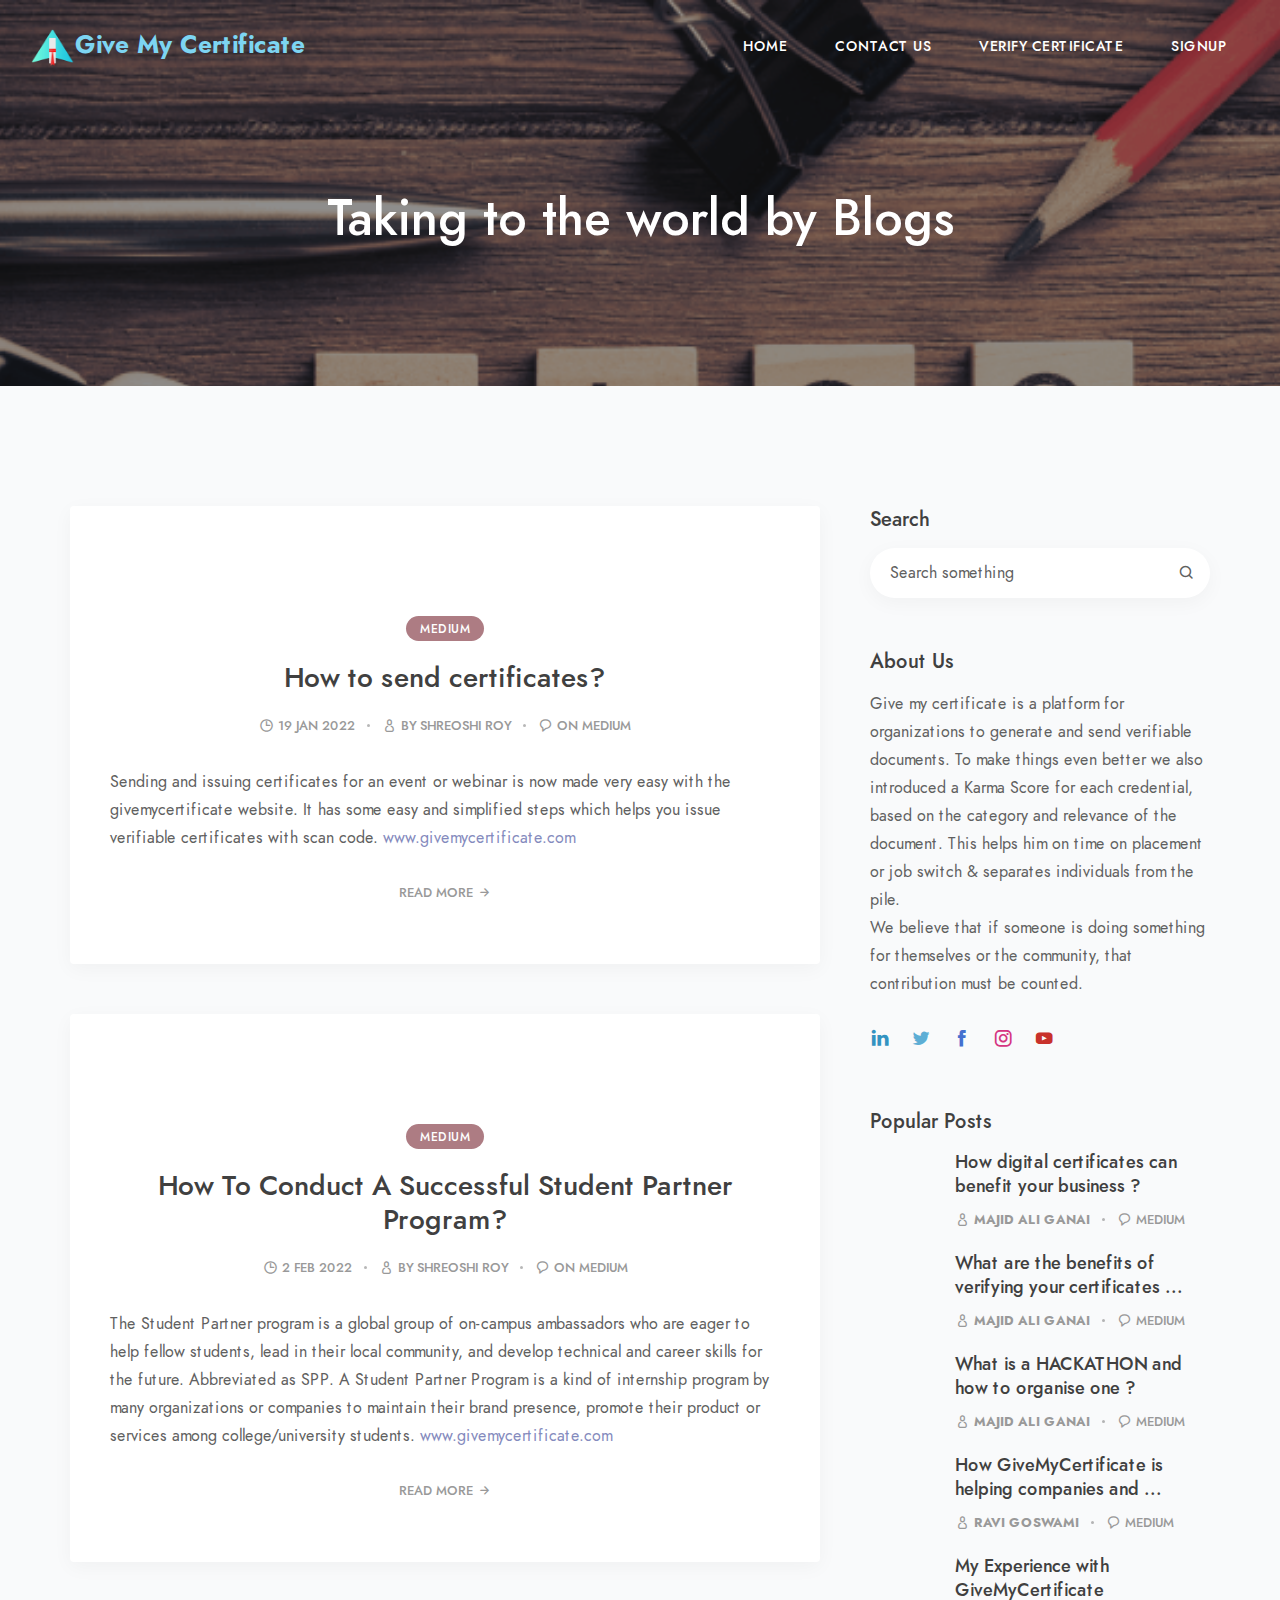
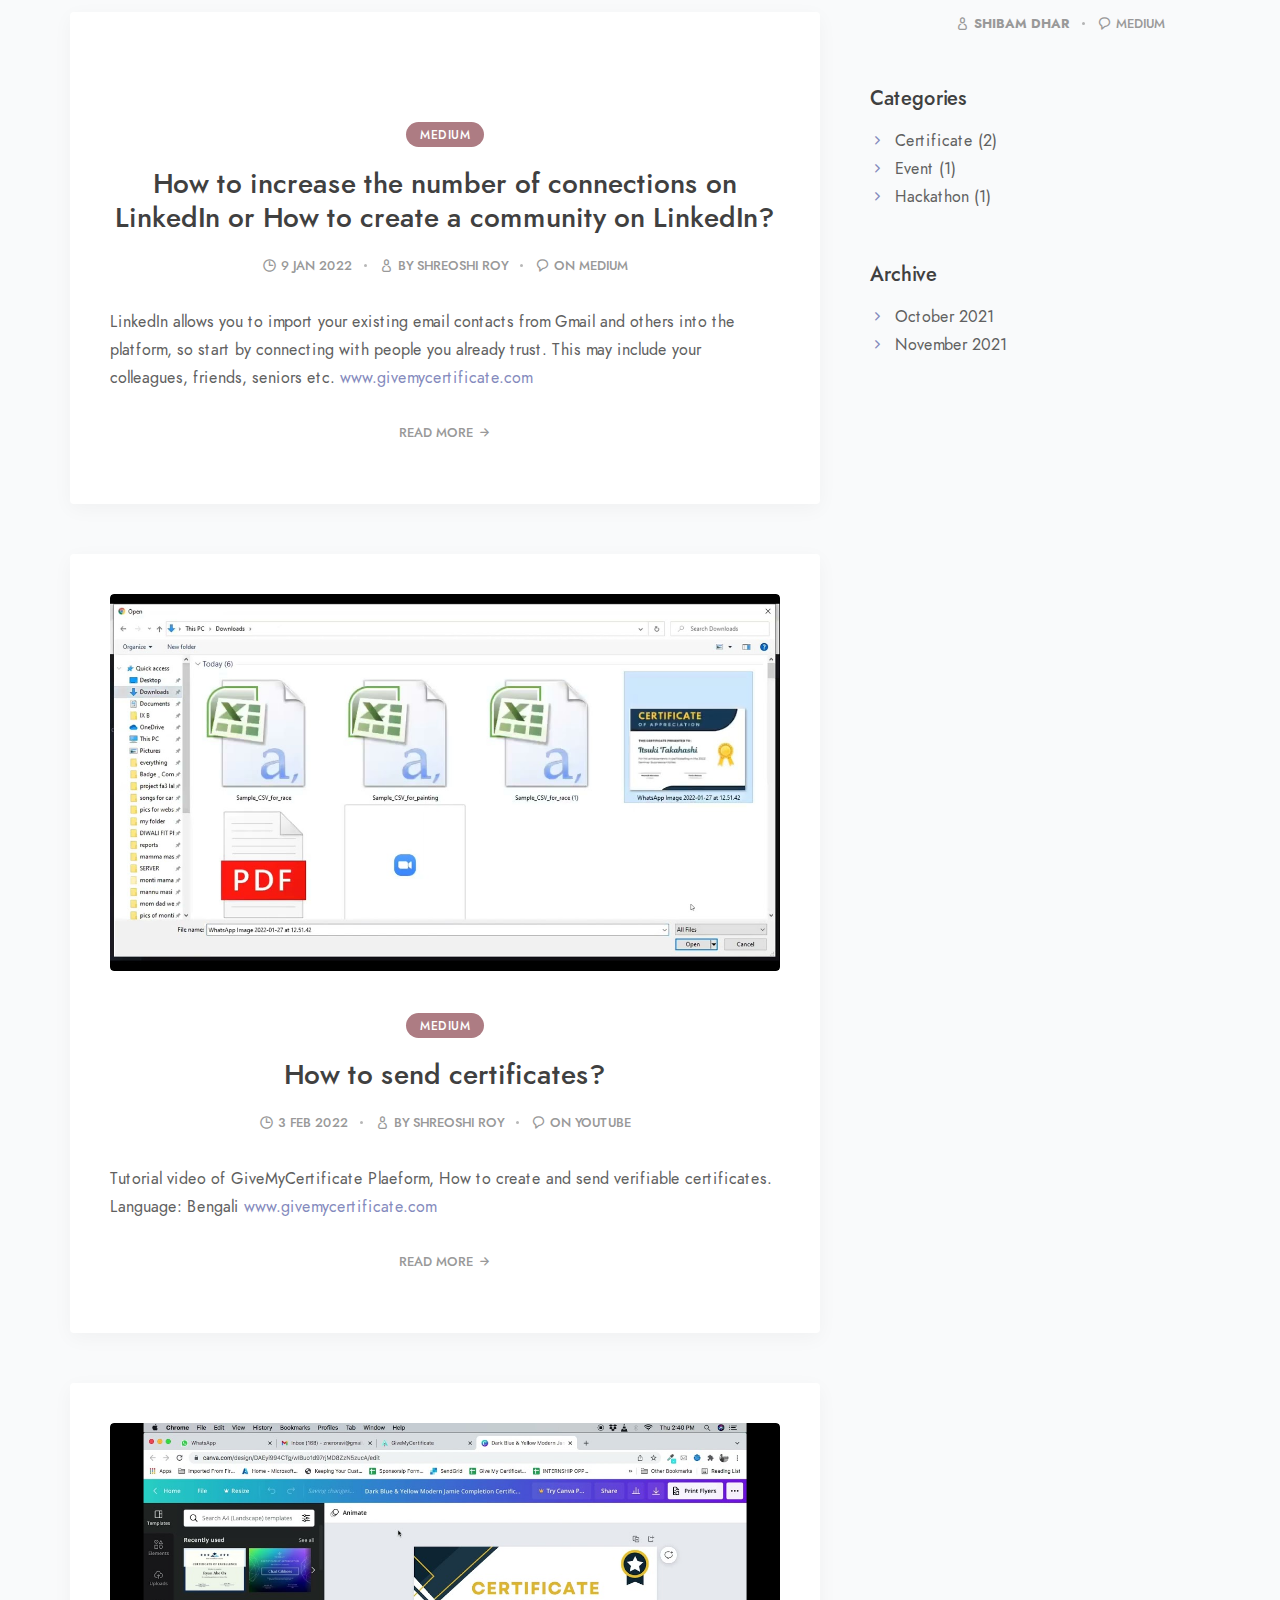
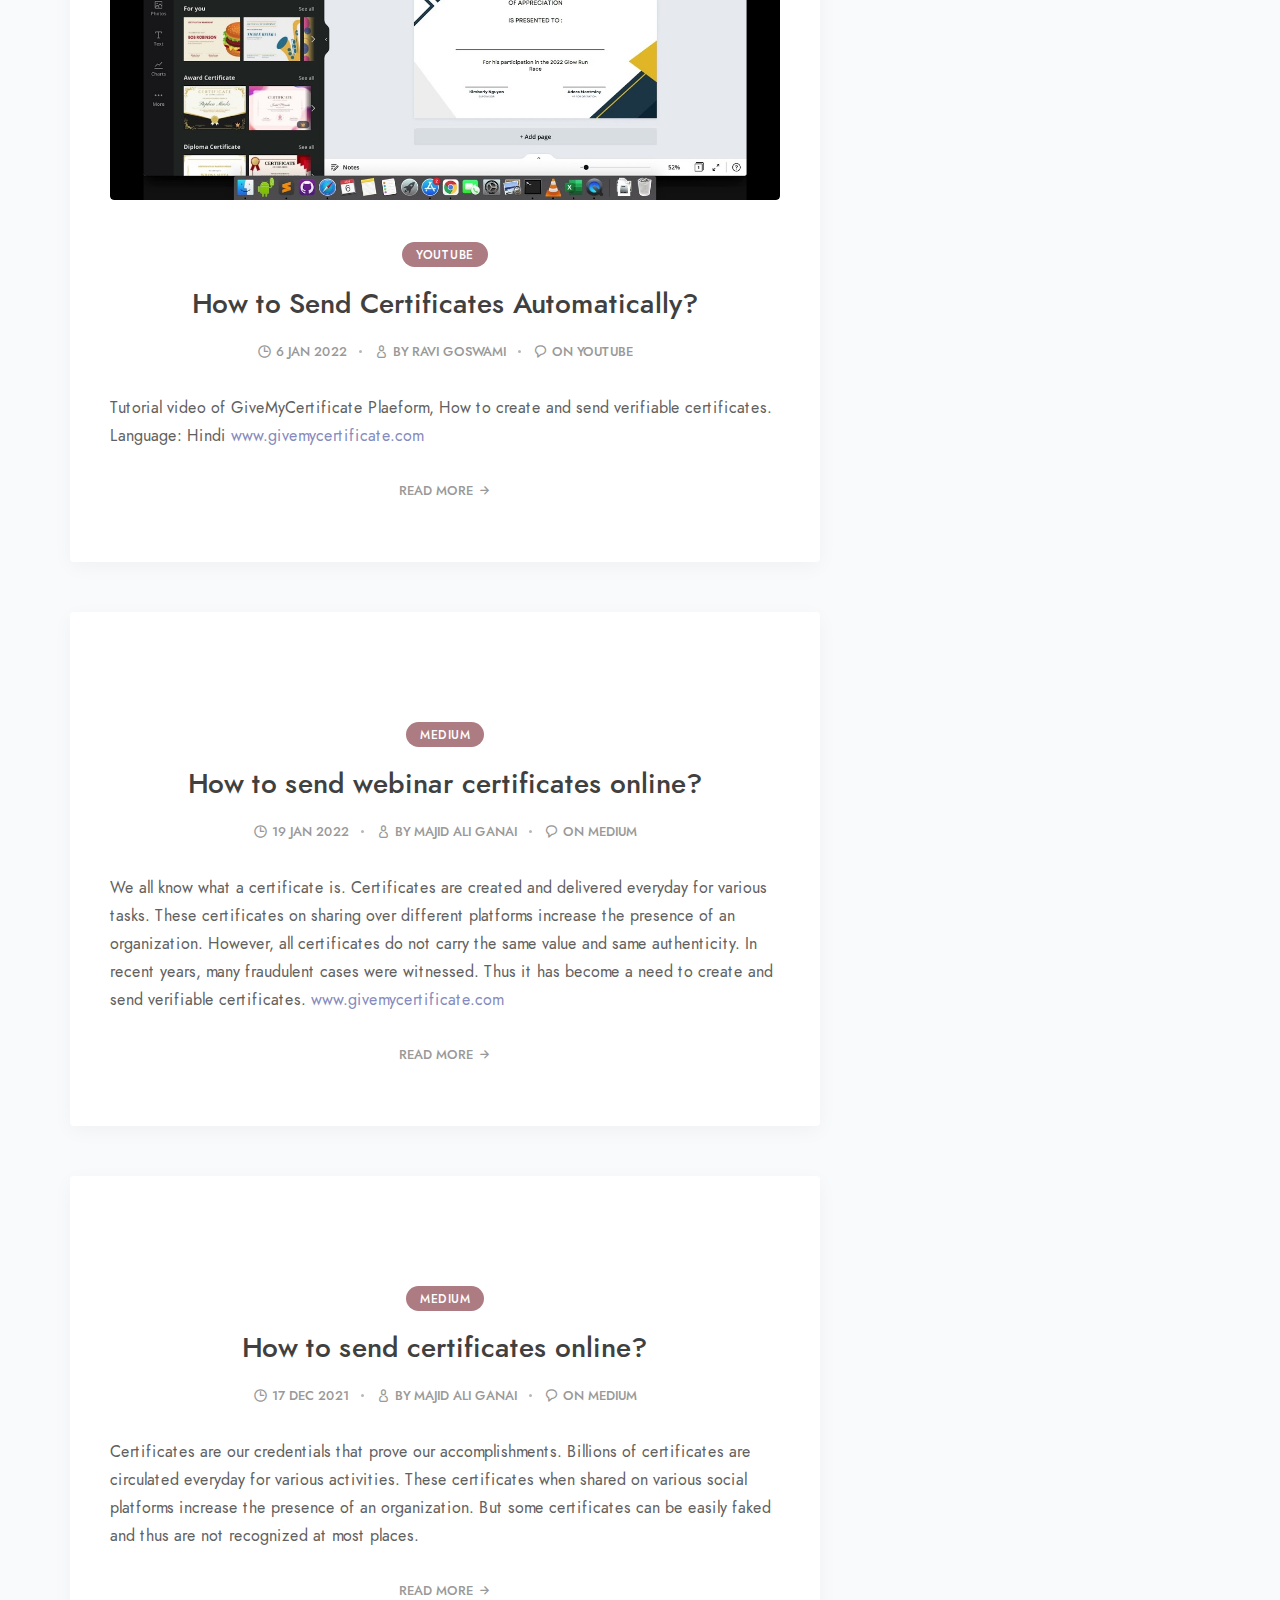
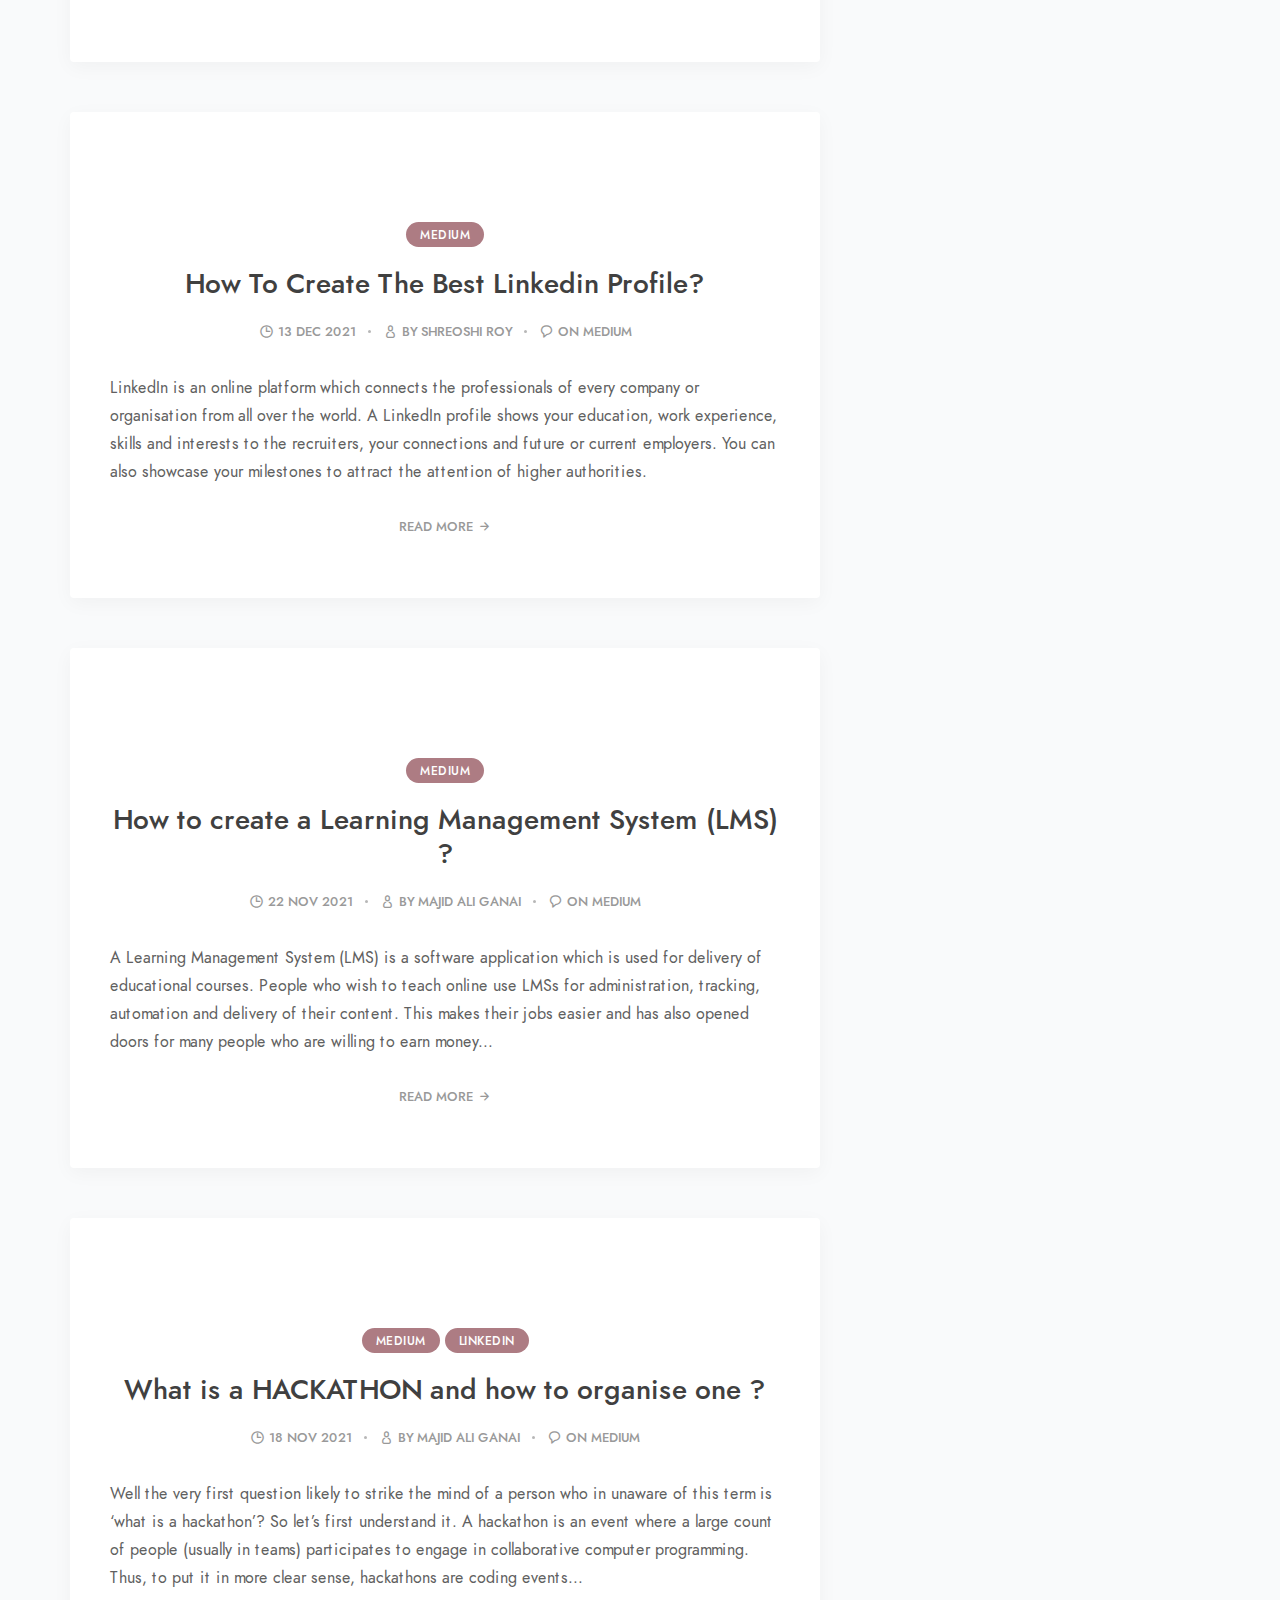
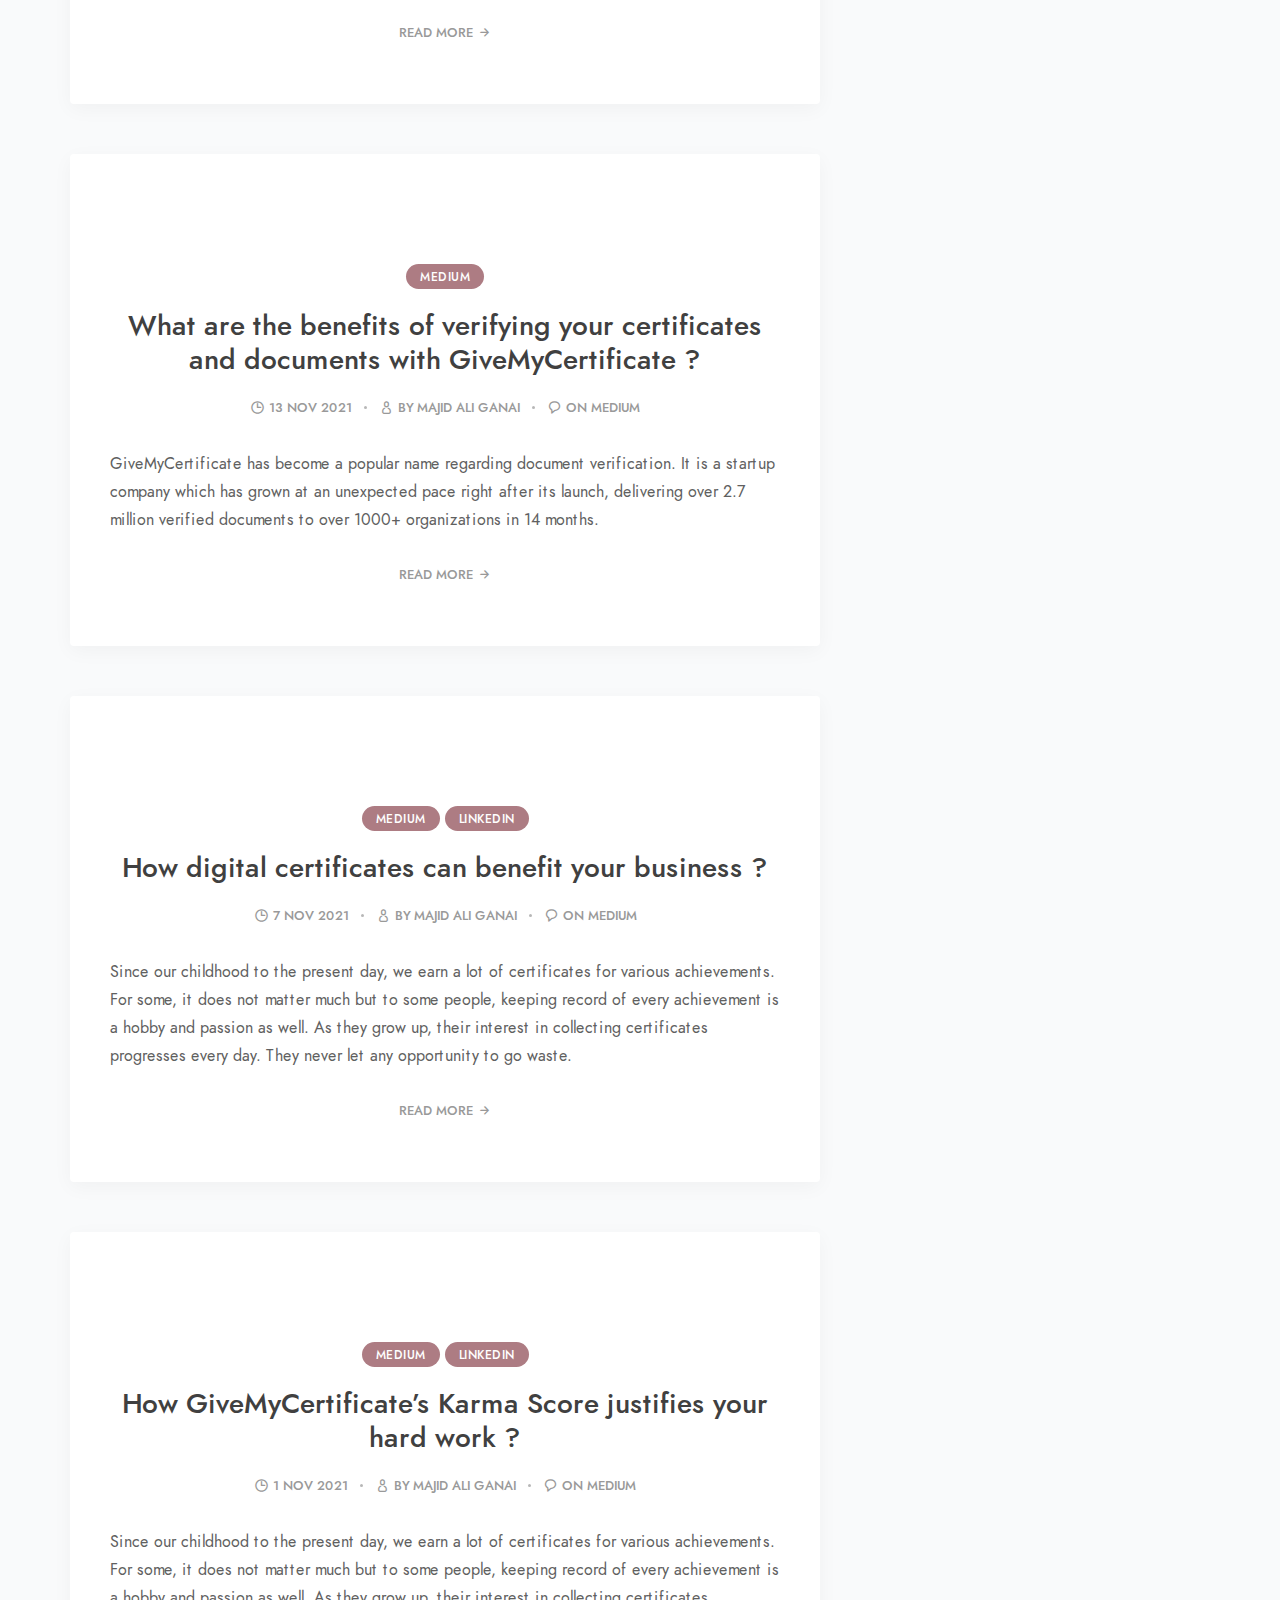
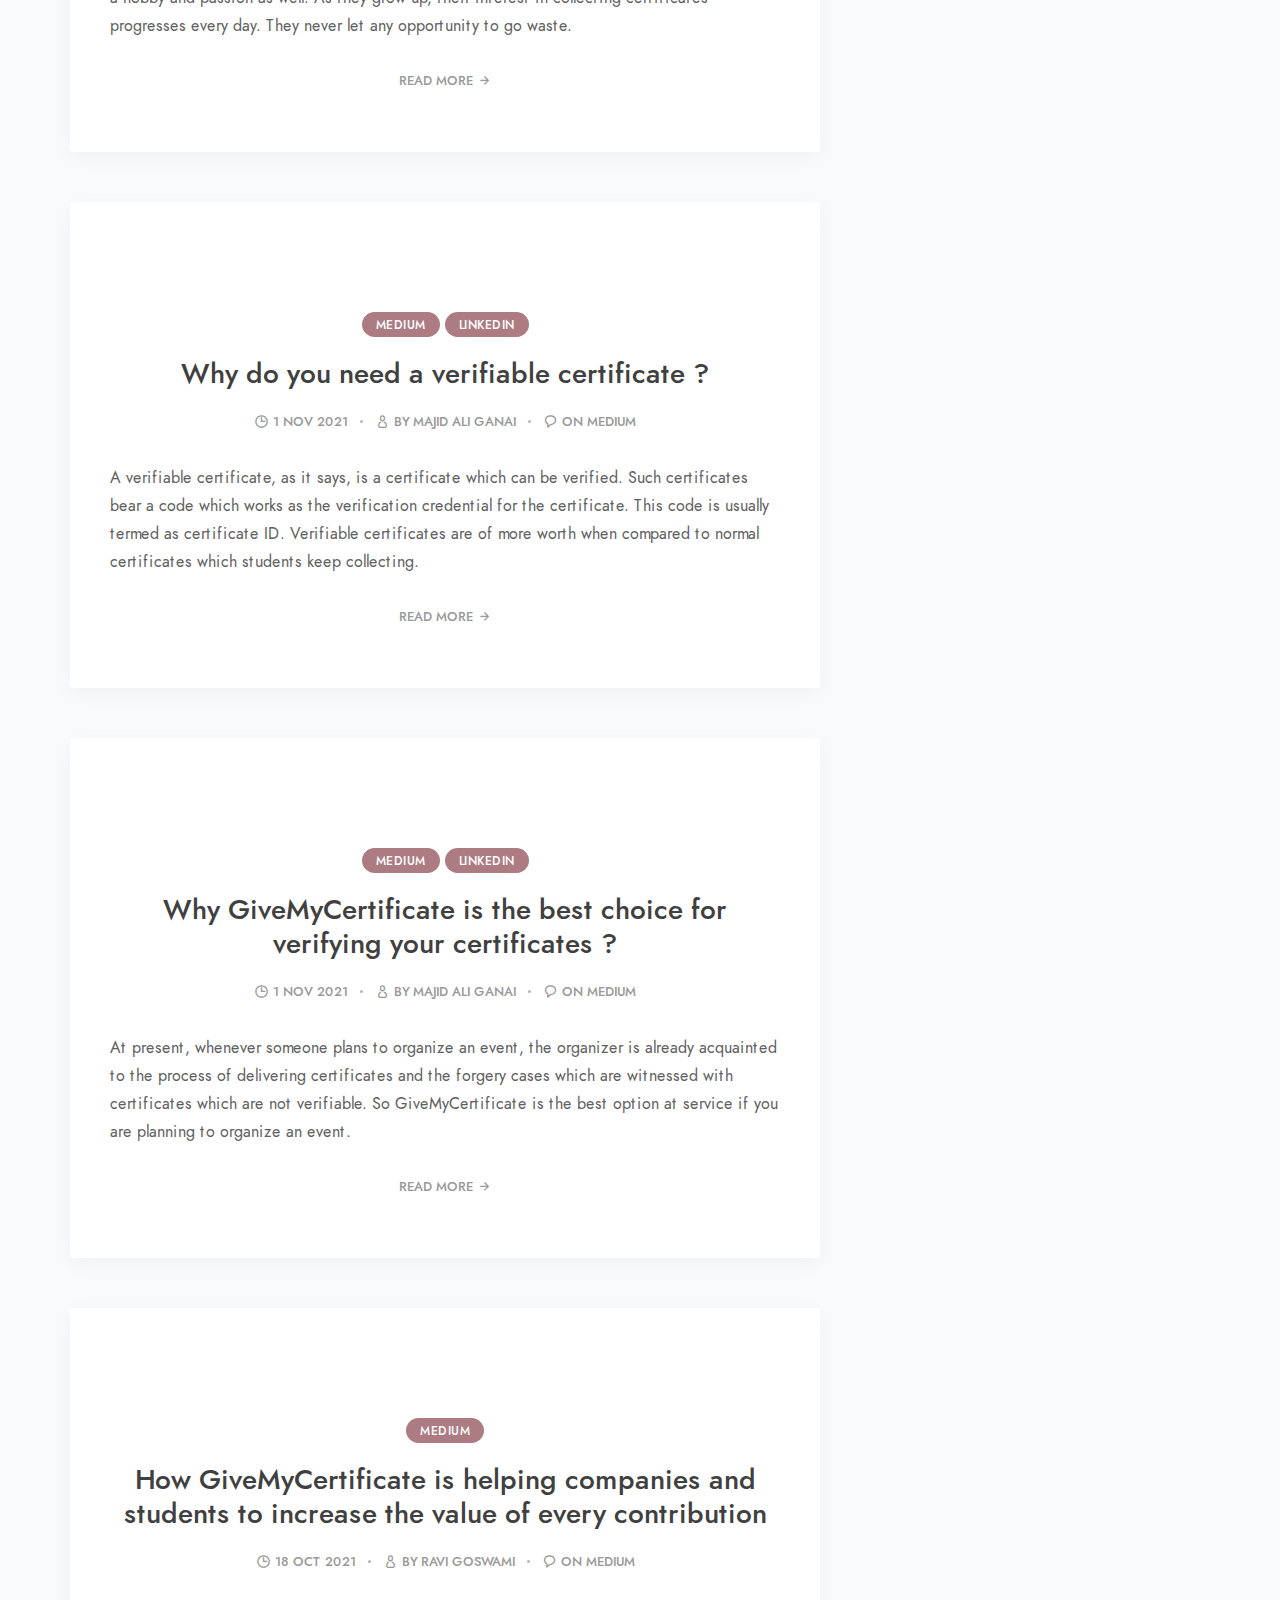
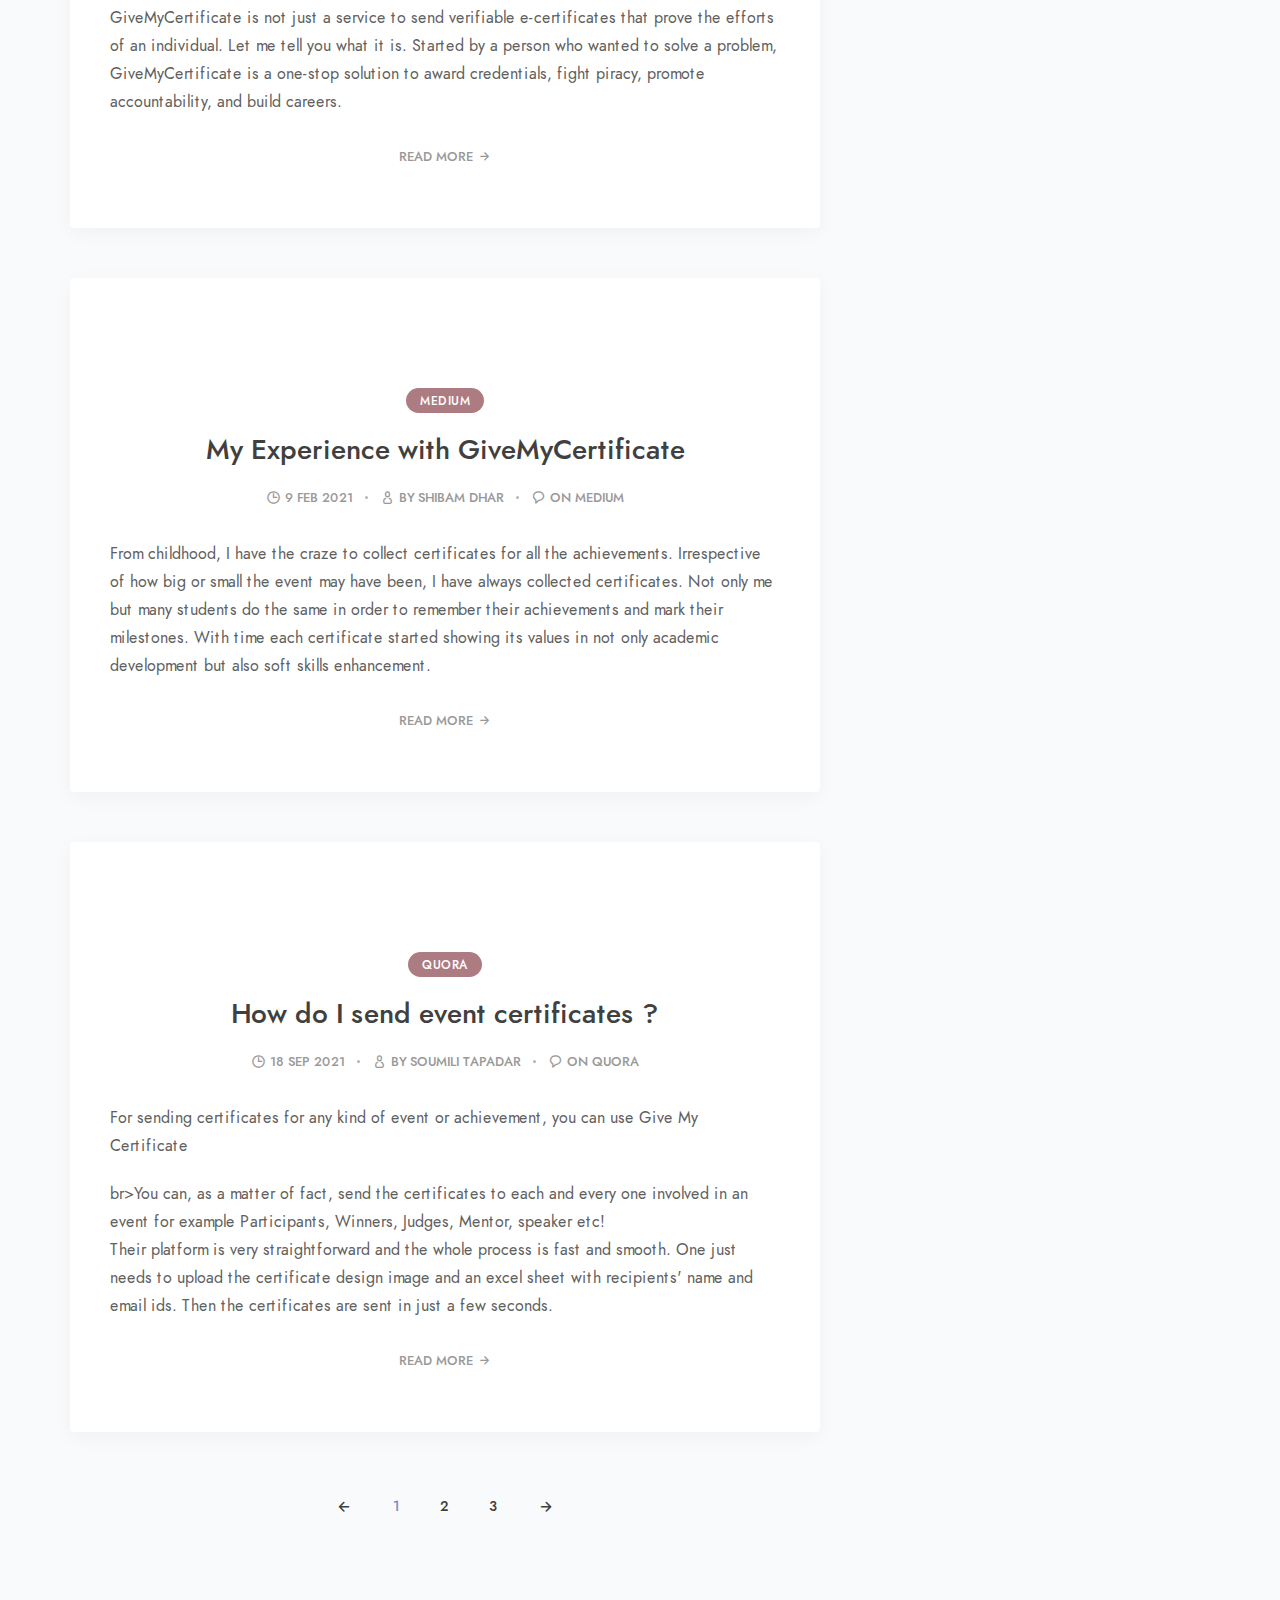
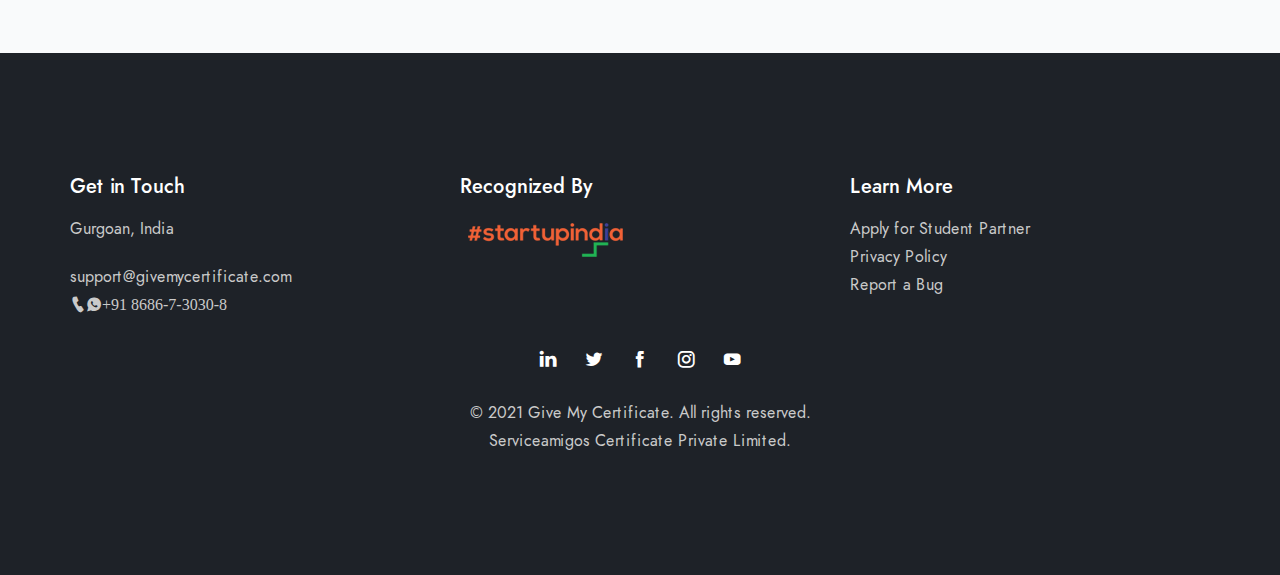
==== commit 6fa9a8f2: "Blog 17 18" ====
--- a/index.html
+++ b/index.html
@@ -64,7 +64,7 @@
             <div class="blog classic-view boxed">
 
 
-              <!-- post 16 -->
+              <!-- post 18 -->
               <div class="post">
                 <div class="box bg-white shadow">
                 <figure class="overlay overlay1 rounded"><a href="https://medium.com/@shreoshi63/how-to-send-certificates-3c92e42747ea" target="_blank"><img src="https://miro.medium.com/max/1400/1*8AM8LAX5KTeoEjBqc1ppPg.jpeg" alt="" /></a>
@@ -79,6 +79,49 @@
                   <div class="meta text-center"><span class="date"><i class="jam jam-clock"></i>19 Jan 2022</span><span class="author"><i class="jam jam-user"></i><a href="#" target="_blank">By Shreoshi Roy</a></span><span class="comments"><i class="jam jam-message-alt"></i><a href="#">on Medium</a></span></div>
                   <p>Sending and issuing certificates for an event or webinar is now made very easy with the givemycertificate website. It has some easy and simplified steps which helps you issue verifiable certificates with scan code. <a href="www.givemycertificate.com">www.givemycertificate.com</a></p>
                   <div class="text-center"><a href="https://medium.com/@shreoshi63/how-to-send-certificates-3c92e42747ea" target="_blank" class="more">Read more</a></div>
+                </div>
+                </div>
+                <!-- /.post-content -->
+              </div>
+              <!-- /.post -->
+
+
+              <!-- post 17 -->
+              <div class="post">
+                <div class="box bg-white shadow">
+                <figure class="overlay overlay1 rounded"><a href="https://medium.com/@shreoshi63/how-to-conduct-a-successful-student-partner-program-64bd82307b2f" target="_blank"><img src="https://miro.medium.com/max/1400/1*Z06cvkLm-umZq4OowR4YyA.png" alt="" /></a>
+                  <figcaption>
+                    <h5 class="from-top mb-0">Read More</h5>
+                  </figcaption>
+                </figure>
+                <div class="space40"></div>
+                <div class="post-content">
+                  <div class="category text-center"><a href="https://medium.com/@shreoshi63/how-to-conduct-a-successful-student-partner-program-64bd82307b2f" class="badge badge-pill bg-hibiscus">Medium</a> </div>
+                  <h2 class="post-title text-center"><a href="https://medium.com/@shreoshi63/how-to-conduct-a-successful-student-partner-program-64bd82307b2f" target="_blank">How To Conduct A Successful Student Partner Program?</a></h2>
+                  <div class="meta text-center"><span class="date"><i class="jam jam-clock"></i>2 Feb 2022</span><span class="author"><i class="jam jam-user"></i><a href="#" target="_blank">By Shreoshi Roy</a></span><span class="comments"><i class="jam jam-message-alt"></i><a href="#">on Medium</a></span></div>
+                  <p>The Student Partner program is a global group of on-campus ambassadors who are eager to help fellow students, lead in their local community, and develop technical and career skills for the future. Abbreviated as SPP. A Student Partner Program is a kind of internship program by many organizations or companies to maintain their brand presence, promote their product or services among college/university students. <a href="www.givemycertificate.com">www.givemycertificate.com</a></p>
+                  <div class="text-center"><a href="https://medium.com/@shreoshi63/how-to-conduct-a-successful-student-partner-program-64bd82307b2f" target="_blank" class="more">Read more</a></div>
+                </div>
+                </div>
+                <!-- /.post-content -->
+              </div>
+              <!-- /.post -->
+
+              <!-- post 16 -->
+              <div class="post">
+                <div class="box bg-white shadow">
+                <figure class="overlay overlay1 rounded"><a href="https://medium.com/@shreoshi63/how-to-send-certificates-3c92e42747ea" target="_blank"><img src="https://miro.medium.com/max/1400/1*gUZ-OQrQyxYRHsV3A6iJfQ.png" alt="" /></a>
+                  <figcaption>
+                    <h5 class="from-top mb-0">Read More</h5>
+                  </figcaption>
+                </figure>
+                <div class="space40"></div>
+                <div class="post-content">
+                  <div class="category text-center"><a href="https://medium.com/@shreoshi63/-915a704b5fae" class="badge badge-pill bg-hibiscus">Medium</a> </div>
+                  <h2 class="post-title text-center"><a href="https://medium.com/@shreoshi63/-915a704b5fae" target="_blank">How to increase the number of connections on LinkedIn or How to create a community on LinkedIn?</a></h2>
+                  <div class="meta text-center"><span class="date"><i class="jam jam-clock"></i>9 Jan 2022</span><span class="author"><i class="jam jam-user"></i><a href="#" target="_blank">By Shreoshi Roy</a></span><span class="comments"><i class="jam jam-message-alt"></i><a href="#">on Medium</a></span></div>
+                  <p>LinkedIn allows you to import your existing email contacts from Gmail and others into the platform, so start by connecting with people you already trust. This may include your colleagues, friends, seniors etc. <a href="www.givemycertificate.com">www.givemycertificate.com</a></p>
+                  <div class="text-center"><a href="https://medium.com/@shreoshi63/-915a704b5fae" target="_blank" class="more">Read more</a></div>
                 </div>
                 </div>
                 <!-- /.post-content -->
